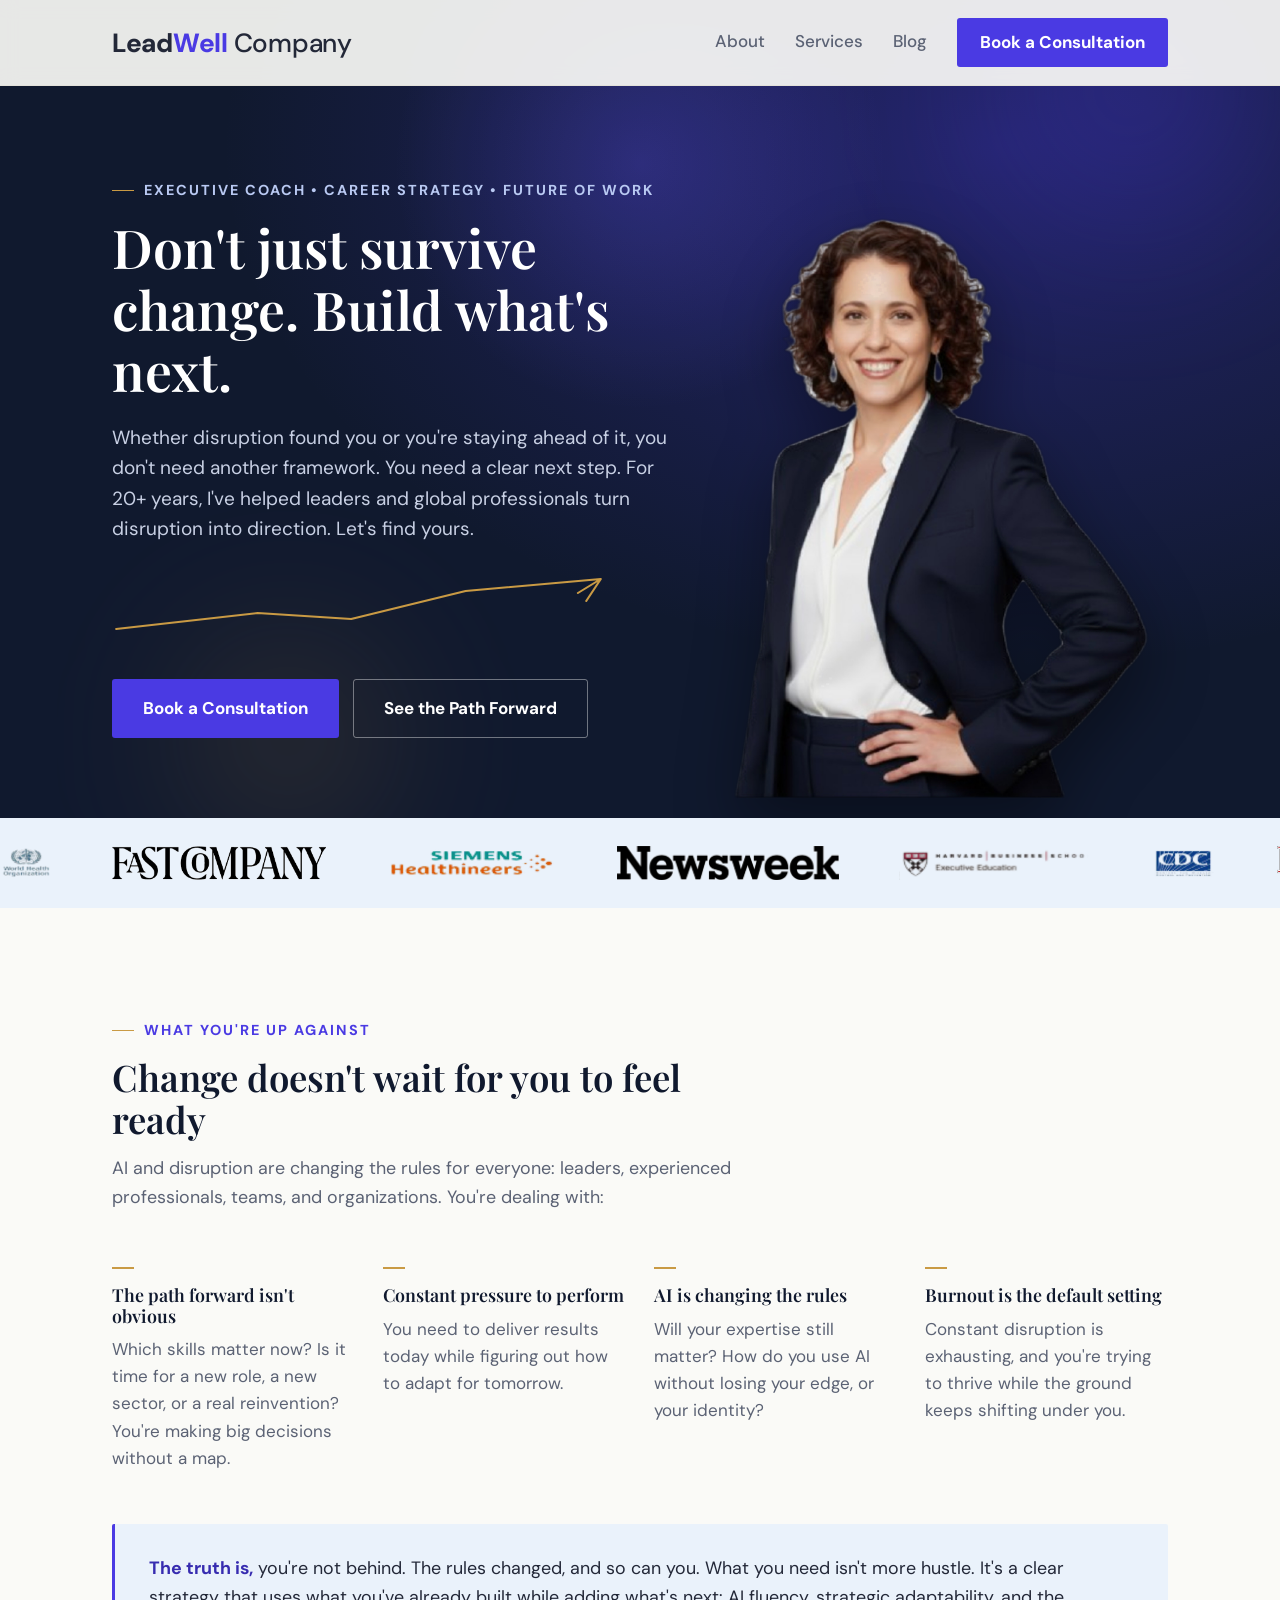
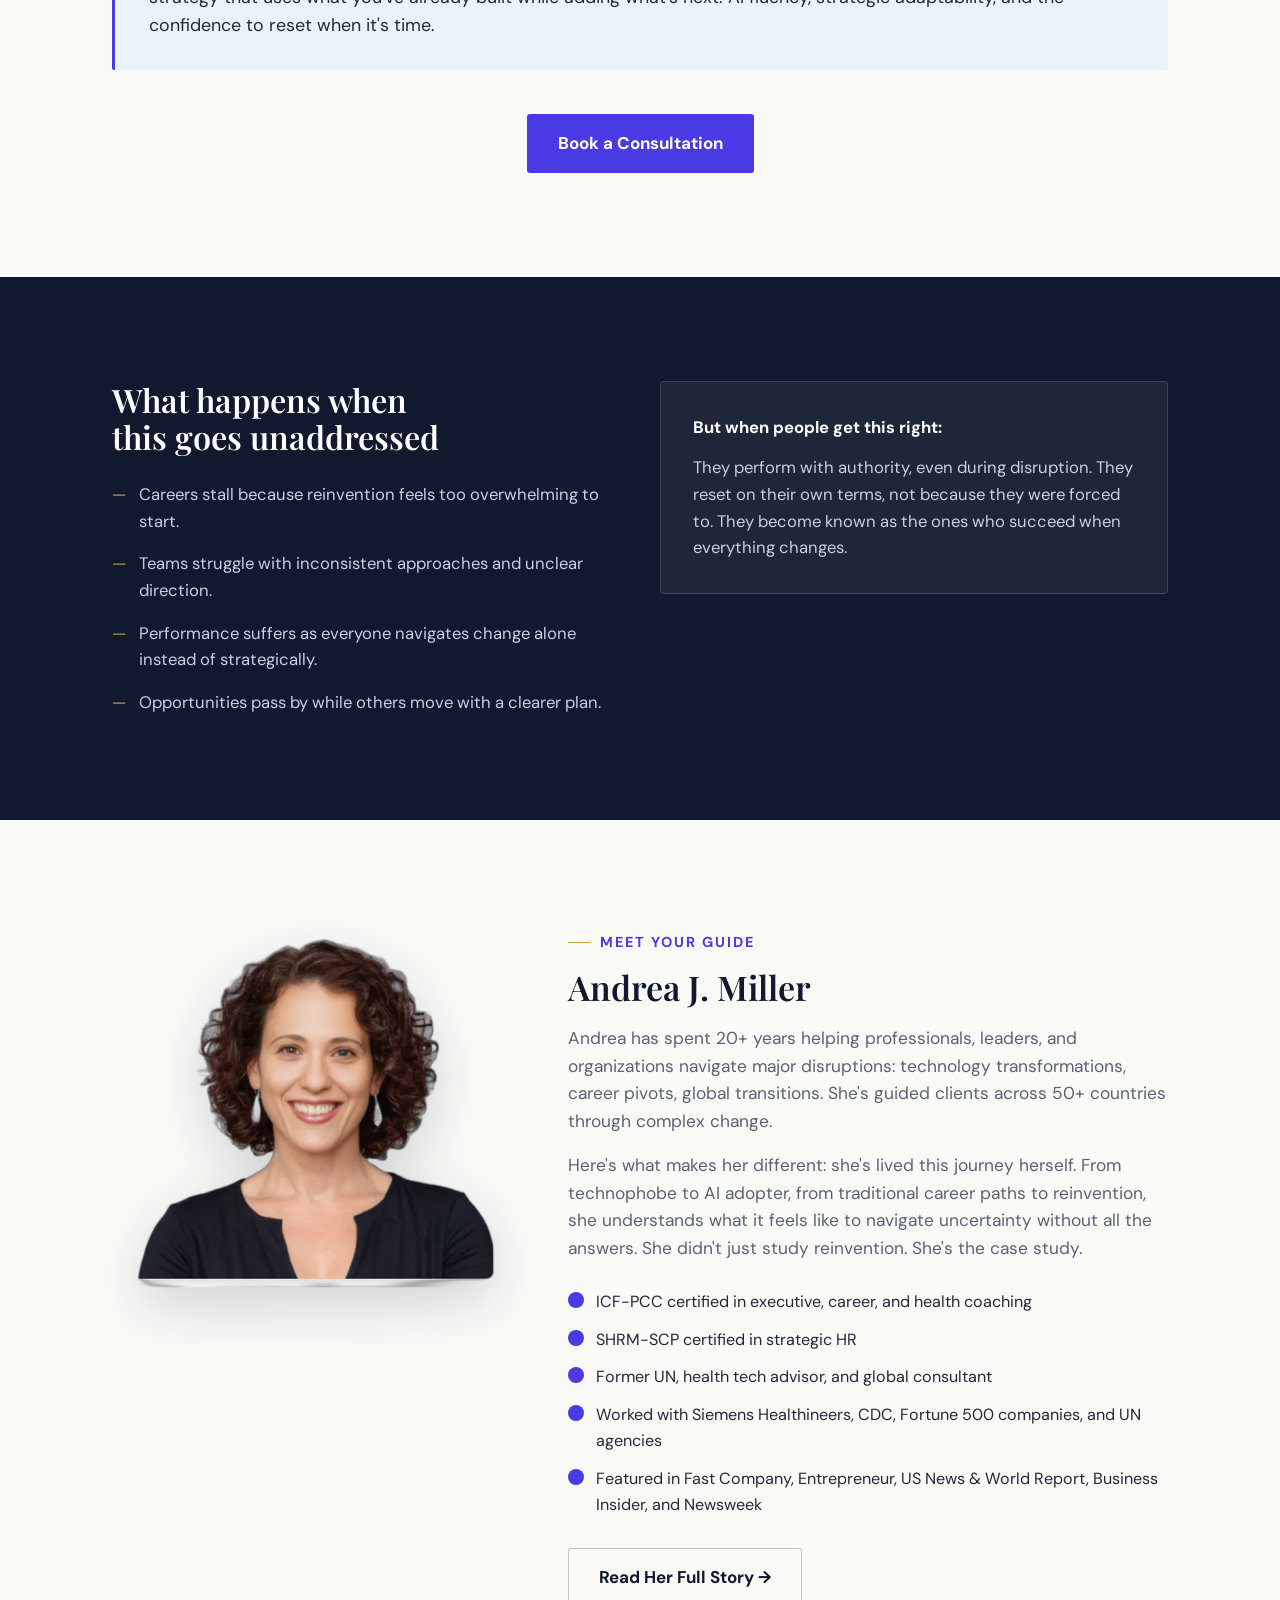
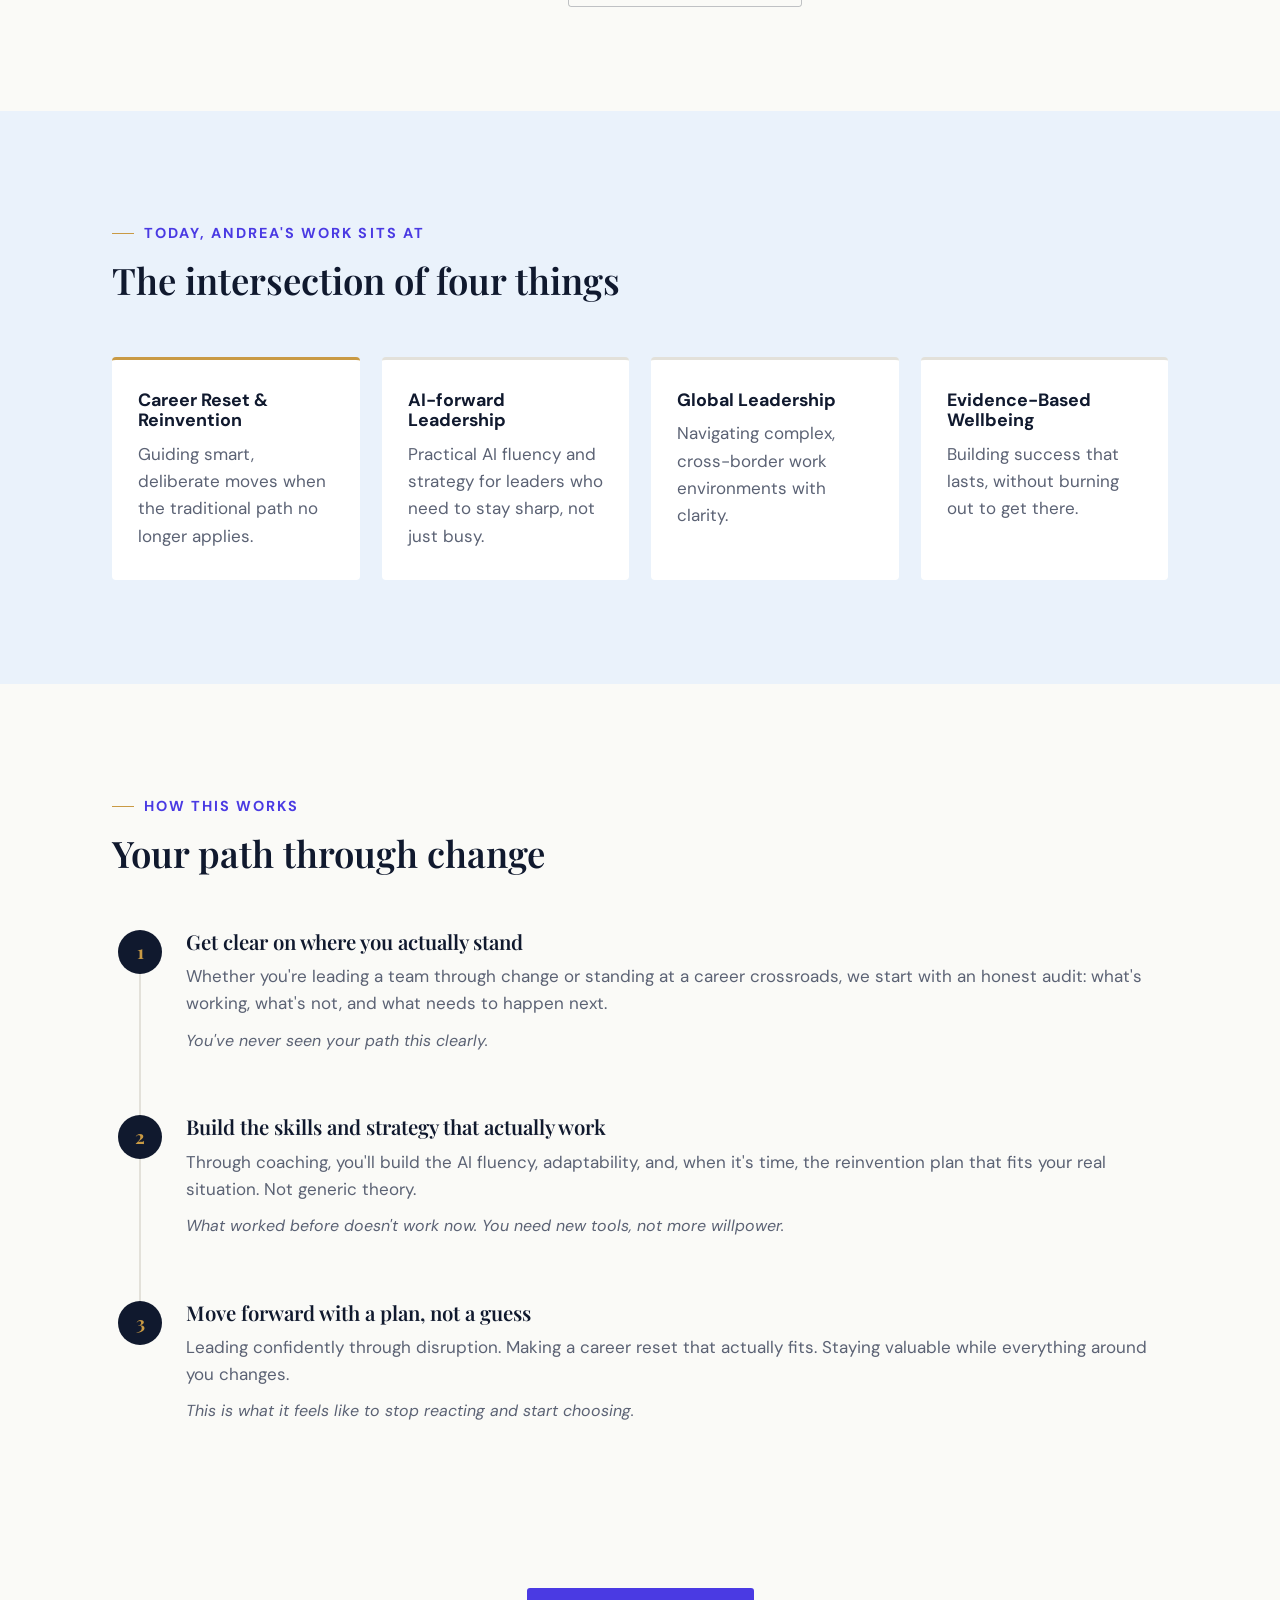
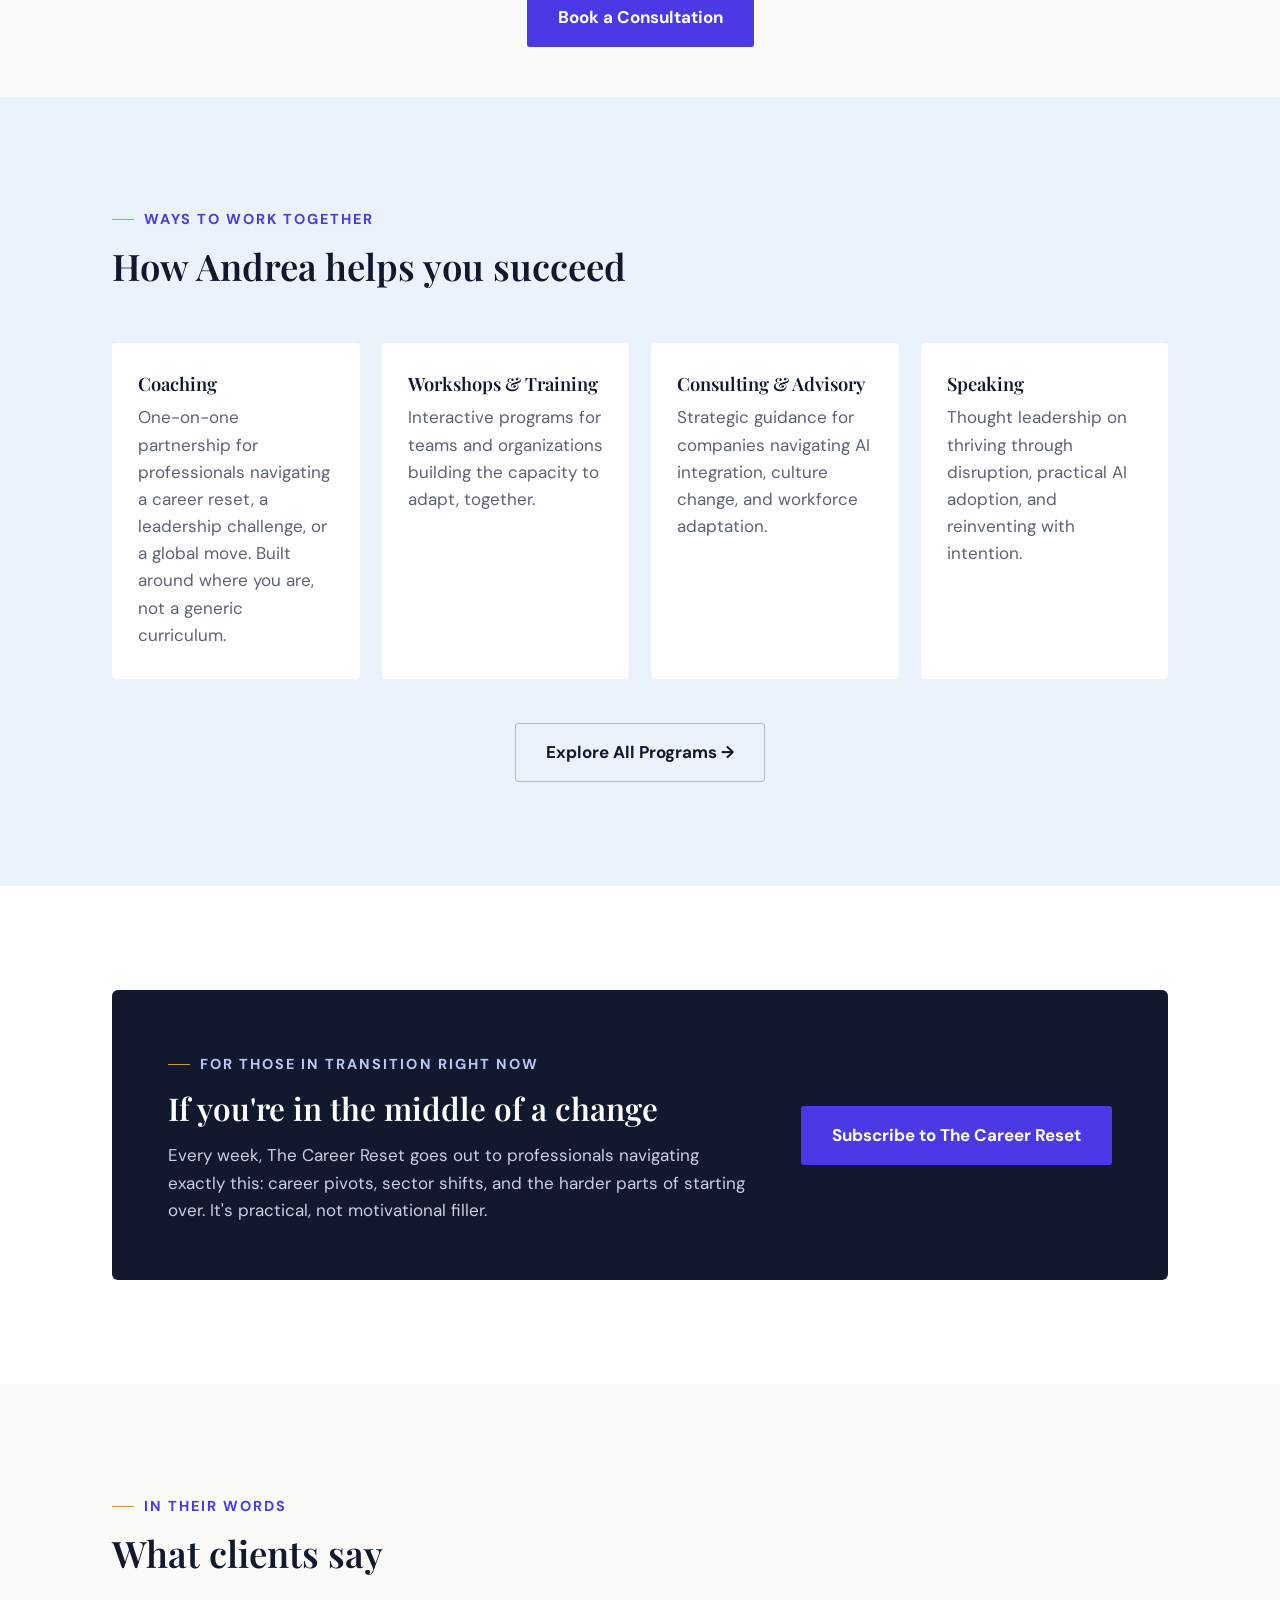
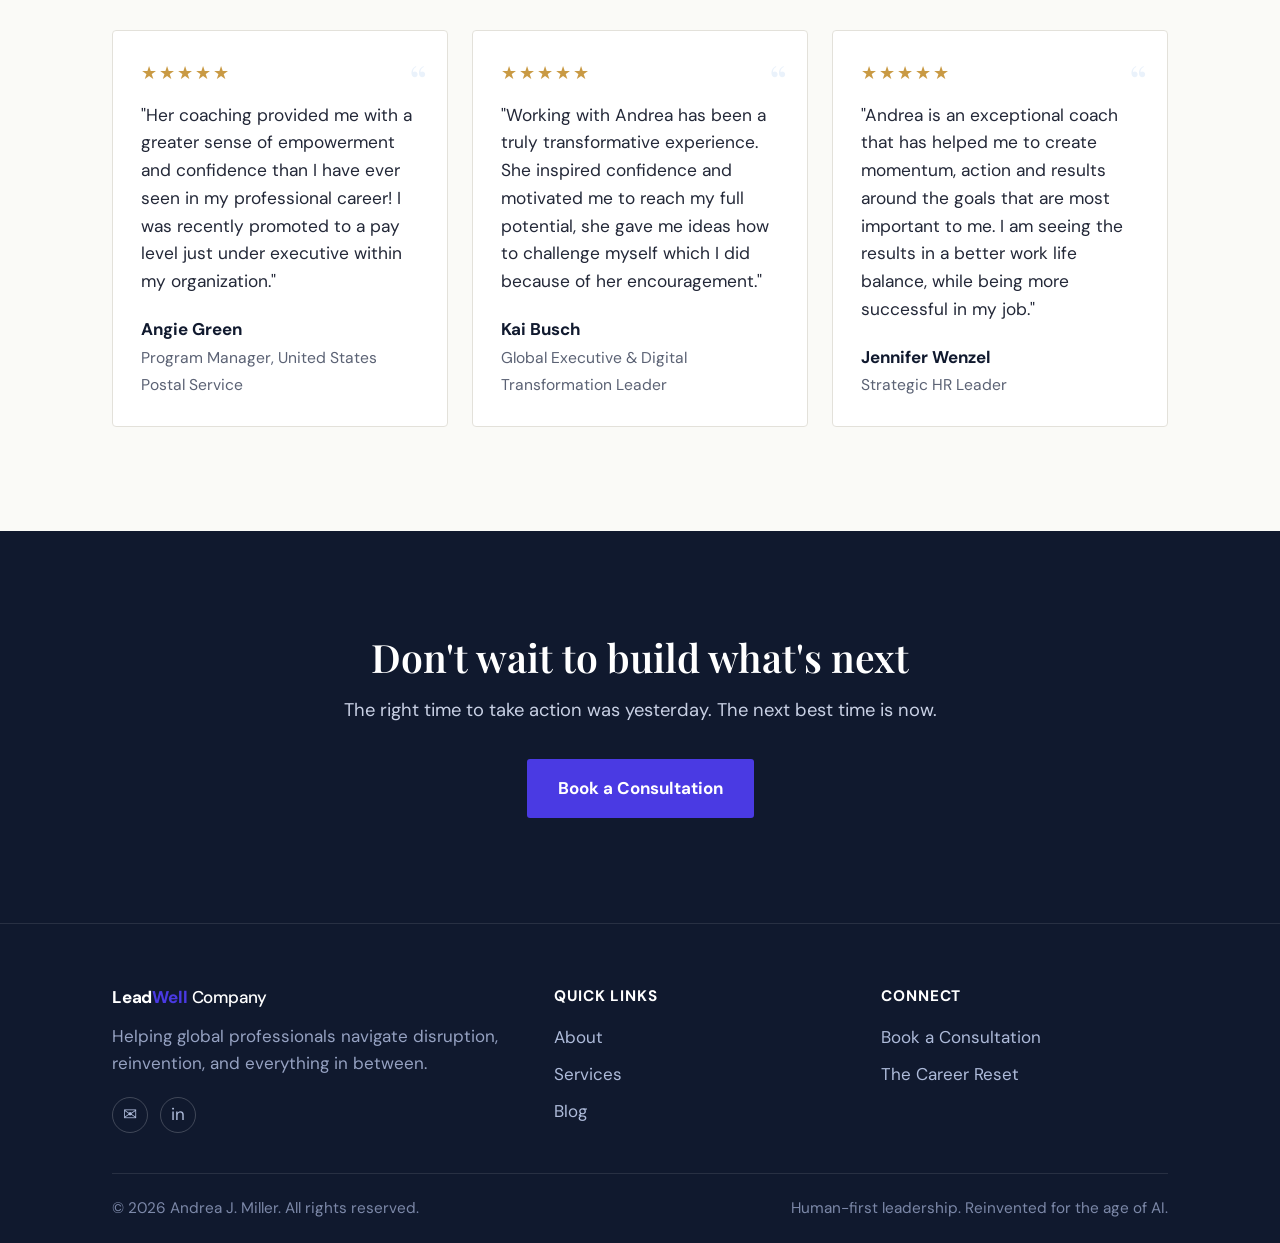
==== index.html @ d2130ddb "Redesign hero waypoint as upward arrow, bolder logo, reposition CTA, footer copy updates" ====
<!DOCTYPE html>
<html lang="en">
<head>
<meta charset="UTF-8">
<meta name="viewport" content="width=device-width, initial-scale=1.0">
<title>LeadWell Company | Executive Coaching, AI &amp; Leadership, Career Reinvention</title>
<link rel="preconnect" href="https://fonts.googleapis.com">
<link href="https://fonts.googleapis.com/css2?family=Playfair+Display:ital,wght@0,500;0,600;0,700;1,500&family=DM+Sans:wght@400;500;700;800&display=swap" rel="stylesheet">
<link rel="stylesheet" href="assets/style.css">
</head>
<body>

<header class="site-nav">
  <div class="nav-inner">
    <a href="index.html" class="wordmark"><span class="wm-lead">Lead</span><span class="wm-well">Well</span> <span class="wm-company">Company</span></a>
    <nav class="nav-links" id="navLinks">
      <a href="about.html">About</a>
      <a href="services.html">Services</a>
      <a href="blog.html">Blog</a>
      <a href="contact.html" class="btn btn-primary" style="padding:10px 22px;">Book a Consultation</a>
    </nav>
    <button class="nav-toggle" id="navToggle" aria-label="Toggle menu">&#9776;</button>
  </div>
</header>

<main id="top">

  <!-- HERO -->
  <section class="hero" id="heroSection" style="padding-bottom:0;">
    <div class="hero-blob hero-blob-a" aria-hidden="true"></div>
    <div class="hero-blob hero-blob-b" aria-hidden="true"></div>
    <div class="hero-spotlight" id="heroSpotlight" aria-hidden="true"></div>
    <div class="hero-grid">
      <div class="hero-copy">
        <span class="eyebrow">Executive Coach &bull; Career Strategy &bull; Future of Work</span>
        <h1>Don't just survive change. Build what's next.</h1>
        <p class="hero-sub">Whether disruption found you or you're staying ahead of it, you don't need another framework. You need a clear next step. For 20+ years, I've helped leaders and global professionals turn disruption into direction. Let's find yours.</p>
        <div class="waypoint" aria-hidden="true">
          <svg viewBox="0 0 500 60" preserveAspectRatio="none"><path pathLength="1" d="M4 56 L140 40 L230 46 L340 18 L470 6 L448 20 M470 6 L456 28"/></svg>
        </div>
        <div class="hero-ctas">
          <a href="contact.html" class="btn btn-primary">Book a Consultation</a>
          <a href="#approach" class="btn btn-outline-light">See the Path Forward</a>
        </div>
      </div>
      <div class="hero-photo">
        <div class="hero-photo-frame">
          <img src="assets/images/hero-photo.png" alt="Andrea J. Miller">
        </div>
      </div>
    </div>
  </section>

  <div class="trust">
    <div class="marquee-track">
      <img class="trust-logo" src="assets/images/logos/who.png" alt="World Health Organization">
      <img class="trust-logo" src="assets/images/logos/fast_company.png" alt="Fast Company">
      <img class="trust-logo" src="assets/images/logos/siemens.png" alt="Siemens Healthineers">
      <img class="trust-logo" src="assets/images/logos/newsweek.png" alt="Newsweek">
      <img class="trust-logo" src="assets/images/logos/harvard.png" alt="Harvard Business School Executive Education">
      <img class="trust-logo" src="assets/images/logos/cdc.png" alt="CDC">
      <img class="trust-logo" src="assets/images/logos/entrepreneur.png" alt="Entrepreneur">
      <img class="trust-logo" src="assets/images/logos/unicef.png" alt="UNICEF">
      <img class="trust-logo" src="assets/images/logos/business_insider.png" alt="Business Insider">
      <img class="trust-logo" src="assets/images/logos/who.png" alt="World Health Organization">
      <img class="trust-logo" src="assets/images/logos/fast_company.png" alt="Fast Company">
      <img class="trust-logo" src="assets/images/logos/siemens.png" alt="Siemens Healthineers">
      <img class="trust-logo" src="assets/images/logos/newsweek.png" alt="Newsweek">
      <img class="trust-logo" src="assets/images/logos/harvard.png" alt="Harvard Business School Executive Education">
      <img class="trust-logo" src="assets/images/logos/cdc.png" alt="CDC">
      <img class="trust-logo" src="assets/images/logos/entrepreneur.png" alt="Entrepreneur">
      <img class="trust-logo" src="assets/images/logos/unicef.png" alt="UNICEF">
      <img class="trust-logo" src="assets/images/logos/business_insider.png" alt="Business Insider">
    </div>
  </div>

  <!-- CHALLENGE -->
  <section id="challenge">
    <div class="wrap">
      <div class="section-head reveal">
        <span class="eyebrow">What You're Up Against</span>
        <h2>Change doesn't wait for you to feel ready</h2>
        <p>AI and disruption are changing the rules for everyone: leaders, experienced professionals, teams, and organizations. You're dealing with:</p>
      </div>
      <div class="challenge-grid stagger">
        <div class="pain-card reveal"><div class="pain-mark" aria-hidden="true"></div><h3>The path forward isn't obvious</h3><p>Which skills matter now? Is it time for a new role, a new sector, or a real reinvention? You're making big decisions without a map.</p></div>
        <div class="pain-card reveal"><div class="pain-mark" aria-hidden="true"></div><h3>Constant pressure to perform</h3><p>You need to deliver results today while figuring out how to adapt for tomorrow.</p></div>
        <div class="pain-card reveal"><div class="pain-mark" aria-hidden="true"></div><h3>AI is changing the rules</h3><p>Will your expertise still matter? How do you use AI without losing your edge, or your identity?</p></div>
        <div class="pain-card reveal"><div class="pain-mark" aria-hidden="true"></div><h3>Burnout is the default setting</h3><p>Constant disruption is exhausting, and you're trying to thrive while the ground keeps shifting under you.</p></div>
      </div>
      <div class="truth-box reveal">
        <p><strong>The truth is,</strong> you're not behind. The rules changed, and so can you. What you need isn't more hustle. It's a clear strategy that uses what you've already built while adding what's next: AI fluency, strategic adaptability, and the confidence to reset when it's time.</p>
      </div>
      <div style="padding-top:44px;text-align:center;">
        <a href="contact.html" class="btn btn-primary">Book a Consultation</a>
      </div>
    </div>
  </section>

  <!-- WHAT HAPPENS -->
  <section class="stakes">
    <div class="wrap stakes-grid">
      <div class="reveal">
        <h2>What happens when this goes unaddressed</h2>
        <ul class="stakes-list">
          <li>Careers stall because reinvention feels too overwhelming to start.</li>
          <li>Teams struggle with inconsistent approaches and unclear direction.</li>
          <li>Performance suffers as everyone navigates change alone instead of strategically.</li>
          <li>Opportunities pass by while others move with a clearer plan.</li>
        </ul>
      </div>
      <div class="benefits-card reveal">
        <p>But when people get this right:</p>
        <p>They perform with authority, even during disruption. They reset on their own terms, not because they were forced to. They become known as the ones who succeed when everything changes.</p>
      </div>
    </div>
  </section>

  <!-- BIO -->
  <section id="about">
    <div class="wrap bio-grid">
      <div class="bio-photo reveal">
        <img src="assets/images/bio-headshot.png" alt="Andrea J. Miller headshot">
      </div>
      <div class="bio reveal">
        <span class="eyebrow">Meet Your Guide</span>
        <h2>Andrea J. Miller</h2>
        <p>Andrea has spent 20+ years helping professionals, leaders, and organizations navigate major disruptions: technology transformations, career pivots, global transitions. She's guided clients across 50+ countries through complex change.</p>
        <p>Here's what makes her different: she's lived this journey herself. From technophobe to AI adopter, from traditional career paths to reinvention, she understands what it feels like to navigate uncertainty without all the answers. She didn't just study reinvention. She's the case study.</p>
        <ul class="cred-list">
          <li>ICF-PCC certified in executive, career, and health coaching</li>
          <li>SHRM-SCP certified in strategic HR</li>
          <li>Former UN, health tech advisor, and global consultant</li>
          <li>Worked with Siemens Healthineers, CDC, Fortune 500 companies, and UN agencies</li>
          <li>Featured in Fast Company, Entrepreneur, US News &amp; World Report, Business Insider, and Newsweek</li>
        </ul>
        <a href="about.html" class="btn btn-outline-dark">Read Her Full Story &rarr;</a>
      </div>
    </div>
  </section>

  <!-- PILLARS -->
  <section class="pillars">
    <div class="wrap">
      <div class="section-head reveal">
        <span class="eyebrow">Today, Andrea's Work Sits At</span>
        <h2>The intersection of four things</h2>
      </div>
      <div class="pillars-grid stagger">
        <div class="pillar-card lead reveal"><h3>Career Reset &amp; Reinvention</h3><p>Guiding smart, deliberate moves when the traditional path no longer applies.</p></div>
        <div class="pillar-card reveal"><h3>AI-forward Leadership</h3><p>Practical AI fluency and strategy for leaders who need to stay sharp, not just busy.</p></div>
        <div class="pillar-card reveal"><h3>Global Leadership</h3><p>Navigating complex, cross-border work environments with clarity.</p></div>
        <div class="pillar-card reveal"><h3>Evidence-Based Wellbeing</h3><p>Building success that lasts, without burning out to get there.</p></div>
      </div>
    </div>
  </section>

  <!-- PATH -->
  <section id="approach">
    <div class="wrap">
      <div class="section-head reveal">
        <span class="eyebrow">How This Works</span>
        <h2>Your path through change</h2>
      </div>
      <div class="path-list stagger">
        <div class="path-step reveal">
          <div class="path-node">1</div>
          <div><h3>Get clear on where you actually stand</h3><p>Whether you're leading a team through change or standing at a career crossroads, we start with an honest audit: what's working, what's not, and what needs to happen next.</p><p class="path-note">You've never seen your path this clearly.</p></div>
        </div>
        <div class="path-step reveal">
          <div class="path-node">2</div>
          <div><h3>Build the skills and strategy that actually work</h3><p>Through coaching, you'll build the AI fluency, adaptability, and, when it's time, the reinvention plan that fits your real situation. Not generic theory.</p><p class="path-note">What worked before doesn't work now. You need new tools, not more willpower.</p></div>
        </div>
        <div class="path-step reveal">
          <div class="path-node">3</div>
          <div><h3>Move forward with a plan, not a guess</h3><p>Leading confidently through disruption. Making a career reset that actually fits. Staying valuable while everything around you changes.</p><p class="path-note">This is what it feels like to stop reacting and start choosing.</p></div>
        </div>
      </div>
    </div>
  </section>

  <section style="padding:50px 0;text-align:center;">
    <a href="contact.html" class="btn btn-primary">Book a Consultation</a>
  </section>

  <!-- SERVICES -->
  <section class="services" id="programs">
    <div class="wrap">
      <div class="section-head reveal">
        <span class="eyebrow">Ways to Work Together</span>
        <h2>How Andrea helps you succeed</h2>
      </div>
      <div class="services-grid stagger">
        <div class="service-card reveal"><h3>Coaching</h3><p>One-on-one partnership for professionals navigating a career reset, a leadership challenge, or a global move. Built around where you are, not a generic curriculum.</p></div>
        <div class="service-card reveal"><h3>Workshops &amp; Training</h3><p>Interactive programs for teams and organizations building the capacity to adapt, together.</p></div>
        <div class="service-card reveal"><h3>Consulting &amp; Advisory</h3><p>Strategic guidance for companies navigating AI integration, culture change, and workforce adaptation.</p></div>
        <div class="service-card reveal"><h3>Speaking</h3><p>Thought leadership on thriving through disruption, practical AI adoption, and reinventing with intention.</p></div>
      </div>
      <div class="services-cta reveal"><a href="services.html" class="btn btn-outline-dark">Explore All Programs &rarr;</a></div>
    </div>
  </section>

  <!-- CAREER RESET BRIDGE -->
  <section class="bridge" id="career-reset">
    <div class="wrap">
      <div class="bridge-box reveal">
        <div>
          <span class="eyebrow">For Those In Transition Right Now</span>
          <h2>If you're in the middle of a change</h2>
          <p>Every week, The Career Reset goes out to professionals navigating exactly this: career pivots, sector shifts, and the harder parts of starting over. It's practical, not motivational filler.</p>
        </div>
        <div class="bridge-cta">
          <a href="https://careerreset.substack.com/" target="_blank" rel="noopener" class="btn btn-primary">Subscribe to The Career Reset</a>
        </div>
      </div>
    </div>
  </section>

  <!-- TESTIMONIALS -->
  <section>
    <div class="wrap">
      <div class="section-head reveal">
        <span class="eyebrow">In Their Words</span>
        <h2>What clients say</h2>
      </div>
      <div class="testi-grid stagger">
        <div class="testi-card reveal">
          <div class="stars">&#9733;&#9733;&#9733;&#9733;&#9733;</div>
          <p class="quote">"Her coaching provided me with a greater sense of empowerment and confidence than I have ever seen in my professional career! I was recently promoted to a pay level just under executive within my organization."</p>
          <div class="testi-who"><strong>Angie Green</strong><span>Program Manager, United States Postal Service</span></div>
        </div>
        <div class="testi-card reveal">
          <div class="stars">&#9733;&#9733;&#9733;&#9733;&#9733;</div>
          <p class="quote">"Working with Andrea has been a truly transformative experience. She inspired confidence and motivated me to reach my full potential, she gave me ideas how to challenge myself which I did because of her encouragement."</p>
          <div class="testi-who"><strong>Kai Busch</strong><span>Global Executive &amp; Digital Transformation Leader</span></div>
        </div>
        <div class="testi-card reveal">
          <div class="stars">&#9733;&#9733;&#9733;&#9733;&#9733;</div>
          <p class="quote">"Andrea is an exceptional coach that has helped me to create momentum, action and results around the goals that are most important to me. I am seeing the results in a better work life balance, while being more successful in my job."</p>
          <div class="testi-who"><strong>Jennifer Wenzel</strong><span>Strategic HR Leader</span></div>
        </div>
      </div>
    </div>
  </section>

  <!-- FINAL CTA -->
  <section class="final-cta" id="contact">
    <div class="wrap reveal">
      <h2>Don't wait to build what's next</h2>
      <p>The right time to take action was yesterday. The next best time is now.</p>
      <a href="contact.html" class="btn btn-primary">Book a Consultation</a>
    </div>
  </section>

</main>

<footer>
  <div class="wrap">
    <div class="footer-grid">
      <div>
        <a href="index.html" class="wordmark"><span class="wm-lead">Lead</span><span class="wm-well">Well</span> <span class="wm-company">Company</span></a>
        <p>Helping global professionals navigate disruption, reinvention, and everything in between.</p>
        <div class="footer-icons" style="margin-top:20px;">
          <a href="#" aria-label="Email">&#9993;</a>
          <a href="#" aria-label="LinkedIn">in</a>
        </div>
      </div>
      <div>
        <h4>Quick Links</h4>
        <ul>
          <li><a href="about.html">About</a></li>
          <li><a href="services.html">Services</a></li>
          <li><a href="blog.html">Blog</a></li>
        </ul>
      </div>
      <div>
        <h4>Connect</h4>
        <ul>
          <li><a href="contact.html">Book a Consultation</a></li>
          <li><a href="https://careerreset.substack.com/" target="_blank" rel="noopener">The Career Reset</a></li>
        </ul>
      </div>
    </div>
    <div class="footer-bottom">
      <span>&copy; 2026 Andrea J. Miller. All rights reserved.</span>
      <span>Human-first leadership. Reinvented for the age of AI.</span>
    </div>
  </div>
</footer>

<script src="assets/script.js" defer></script>
</body>
</html>
---- assets/style.css ----
:root{
  font-size:17px;
    --navy:#10192E;
    --navy-soft:#1B2740;
    --indigo:#4A3AE3;
    --indigo-deep:#372CB0;
    --icy:#EAF2FB;
    --paper:#FAFAF7;
    --ink:#232838;
    --ink-muted:#5B6274;
    --gold:#C99A44;
    --line:#E3E1DA;
    --white:#FFFFFF;
    --font-display:'Playfair Display', serif;
    --font-body:'DM Sans', sans-serif;
    --maxw:1120px;
  }
  *{margin:0;padding:0;box-sizing:border-box;}
  html{scroll-behavior:smooth;}
  body{font-family:var(--font-body);background:var(--paper);color:var(--ink);line-height:1.6;font-size:1rem;}
  img{max-width:100%;display:block;}
  a{color:inherit;}
  .wrap{max-width:var(--maxw);margin:0 auto;padding:0 32px;}
  section{padding:104px 0;}
  h1,h2,h3{font-family:var(--font-display);font-weight:600;line-height:1.15;color:var(--navy);}
  .eyebrow{font-family:var(--font-body);font-weight:700;font-size:0.85rem;letter-spacing:0.14em;text-transform:uppercase;color:var(--indigo);margin-bottom:14px;display:inline-flex;align-items:center;gap:10px;}
  .eyebrow::before{content:"";width:22px;height:1px;background:var(--gold);display:inline-block;}
  .section-head{max-width:640px;margin-bottom:56px;}
  .section-head h2{font-size:2.15rem;margin-bottom:14px;}
  .section-head p{color:var(--ink-muted);font-size:1.05rem;}
  .btn{display:inline-flex;align-items:center;gap:8px;font-family:var(--font-body);font-weight:700;font-size:1rem;padding:15px 30px;border-radius:3px;text-decoration:none;cursor:pointer;border:1.5px solid transparent;transition:transform .18s cubic-bezier(.2,.8,.2,1), background .18s ease, color .18s ease, border-color .18s ease, box-shadow .25s ease;will-change:transform;}
  .btn:hover{box-shadow:0 10px 26px -8px rgba(74,58,227,0.55);}
  .btn-outline-light:hover{box-shadow:0 10px 26px -10px rgba(0,0,0,0.35);}
  .btn-primary{background:var(--indigo);color:var(--white);}
  .btn-primary:hover{background:var(--indigo-deep);}
  .btn-outline-light{border-color:rgba(255,255,255,0.4);color:var(--white);}
  .btn-outline-light:hover{border-color:var(--white);background:rgba(255,255,255,0.08);}
  .btn-outline-dark{border-color:rgba(16,25,46,0.25);color:var(--navy);}
  .btn-outline-dark:hover{border-color:var(--navy);background:rgba(16,25,46,0.05);}
  :focus-visible{outline:2px solid var(--gold);outline-offset:3px;}

  /* NAV */
  header.site-nav{position:fixed;top:0;left:0;right:0;z-index:1000;background:rgba(250,250,247,0.92);backdrop-filter:blur(10px);border-bottom:1px solid var(--line);transition:box-shadow .3s ease, padding .3s ease;}
  header.site-nav.scrolled{box-shadow:0 6px 30px rgba(16,25,46,0.09);}
  header.site-nav.scrolled .nav-inner{padding-top:12px;padding-bottom:12px;}
  .nav-inner{max-width:var(--maxw);margin:0 auto;padding:18px 32px;display:flex;align-items:center;justify-content:space-between;transition:padding .3s ease;}
  .wordmark{font-family:var(--font-body);font-weight:800;font-size:1.55rem;color:var(--navy);text-decoration:none;letter-spacing:-0.01em;}
  .nav-links{display:flex;align-items:center;gap:30px;}
  .nav-links a:not(.btn){font-size:1rem;font-weight:500;color:var(--ink-muted);text-decoration:none;position:relative;padding-bottom:3px;}
  .nav-links a:not(.btn)::after{content:"";position:absolute;left:0;bottom:0;width:0;height:1.5px;background:var(--indigo);transition:width .25s ease;}
  .nav-links a:not(.btn):hover{color:var(--indigo);}
  .nav-links a:not(.btn):hover::after{width:100%;}
  .nav-toggle{display:none;background:none;border:0;font-size:1.4rem;cursor:pointer;color:var(--navy);}
  @media (max-width:860px){
    .nav-links{position:fixed;top:64px;left:0;right:0;background:var(--paper);flex-direction:column;align-items:flex-start;padding:22px 32px 30px;gap:18px;border-bottom:1px solid var(--line);transform:translateY(-130%);transition:transform .28s ease;}
    .nav-links.open{transform:translateY(0);}
    .nav-toggle{display:block;}
  }

  /* HERO */
  .hero{background:var(--navy);position:relative;overflow:hidden;padding:172px 0 0;}
  .hero::before{content:"";position:absolute;inset:0;background:radial-gradient(ellipse at 78% 18%, rgba(74,58,227,0.35), transparent 55%);pointer-events:none;}
  .hero-blob{position:absolute;border-radius:50%;filter:blur(70px);pointer-events:none;opacity:0.55;}
  .hero-blob-a{width:420px;height:420px;background:radial-gradient(circle, rgba(74,58,227,0.55), transparent 70%);top:-120px;right:-60px;animation:drift-a 16s ease-in-out infinite;}
  .hero-blob-b{width:320px;height:320px;background:radial-gradient(circle, rgba(201,154,68,0.35), transparent 70%);bottom:-80px;left:10%;animation:drift-b 20s ease-in-out infinite;}
  @keyframes drift-a{0%,100%{transform:translate(0,0) scale(1);}50%{transform:translate(-36px,26px) scale(1.12);}}
  @keyframes drift-b{0%,100%{transform:translate(0,0) scale(1);}50%{transform:translate(28px,-22px) scale(1.08);}}
  .hero-spotlight{position:absolute;inset:0;pointer-events:none;background:radial-gradient(340px circle at var(--mx,50%) var(--my,20%), rgba(74,58,227,0.28), transparent 72%);mix-blend-mode:screen;transition:background .05s linear;}
  .hero-grid{max-width:var(--maxw);margin:0 auto;padding:0 32px;display:grid;grid-template-columns:1.05fr 0.85fr;gap:40px;align-items:end;position:relative;}
  .hero-copy{padding-bottom:80px;}
  .hero .eyebrow{color:#B9C9F2;}
  .hero .eyebrow::before{background:var(--gold);}
  .hero h1{color:var(--white);font-size:3.15rem;max-width:9.5em;margin-bottom:22px;}
  .hero-sub{color:#C8D0E4;font-size:1.12rem;max-width:34em;margin-bottom:28px;}
  .hero-sub strong{color:var(--white);font-weight:600;}
  .waypoint{margin:28px 0 46px;}
  .waypoint svg{display:block;width:100%;max-width:520px;height:60px;overflow:visible;}
  .waypoint path{stroke:var(--gold);stroke-width:2;stroke-linejoin:round;stroke-linecap:round;fill:none;stroke-dasharray:1;stroke-dashoffset:1;animation:draw 1.6s ease forwards .4s;}
  @keyframes draw{to{stroke-dashoffset:0;}}
  .hero-ctas{display:flex;gap:14px;flex-wrap:wrap;}
  .hero-photo{position:relative;z-index:1;}
  .hero-photo-frame{position:relative;}
  .hero-photo img{width:100%;height:auto;display:block;filter:drop-shadow(0 26px 32px rgba(0,0,0,0.4));}
  @media (max-width:880px){
    .hero-grid{grid-template-columns:1fr;}
    .hero-photo{max-width:320px;margin:0 auto;}
    .hero h1{font-size:2.3rem;}
    .hero-copy{padding-bottom:48px;}
  }

  /* TRUST BADGES MARQUEE */
  .trust{background:var(--icy);overflow:hidden;padding:28px 0;}
  .marquee-track{display:flex;width:max-content;gap:60px;align-items:center;animation:marquee 26s linear infinite;}
  .trust:hover .marquee-track{animation-play-state:paused;}
  @keyframes marquee{from{transform:translateX(0);}to{transform:translateX(-50%);}}
  .trust span{color:var(--ink-muted);font-size:0.92rem;font-weight:600;letter-spacing:0.04em;text-transform:uppercase;white-space:nowrap;display:inline-flex;align-items:center;gap:10px;}
  .trust span::before{content:"";width:5px;height:5px;border-radius:50%;background:var(--indigo);}
  .trust-logo{height:34px;width:auto;display:block;flex-shrink:0;}

  /* CHALLENGE */
  .challenge-grid{display:grid;grid-template-columns:repeat(4,1fr);gap:28px;}
  .pain-card{padding:18px;margin:-18px;border-radius:6px;transition:transform .3s ease, box-shadow .3s ease, background .3s ease;}
  .pain-card:hover{transform:translateY(-4px);box-shadow:0 18px 40px -22px rgba(16,25,46,0.35);background:var(--white);}
  .pain-mark{width:22px;height:2px;background:var(--gold);margin-bottom:16px;}
  .pain-card h3{font-size:1.05rem;margin-bottom:10px;color:var(--navy);}
  .pain-card p{color:var(--ink-muted);font-size:1rem;}
  .truth-box{margin-top:52px;background:var(--icy);border-left:3px solid var(--indigo);padding:30px 34px;border-radius:2px;}
  .truth-box p{font-size:1.05rem;color:var(--ink);}
  .truth-box strong{color:var(--indigo-deep);}
  @media (max-width:880px){.challenge-grid{grid-template-columns:1fr 1fr;}}
  @media (max-width:560px){.challenge-grid{grid-template-columns:1fr;}}

  /* WHAT HAPPENS */
  .stakes{background:var(--navy);color:var(--white);}
  .stakes-grid{display:grid;grid-template-columns:1fr 1fr;gap:40px;}
  .stakes h2{color:var(--white);font-size:1.9rem;margin-bottom:26px;max-width:11em;}
  .stakes-list{list-style:none;display:flex;flex-direction:column;gap:16px;}
  .stakes-list li{display:flex;gap:12px;color:#C8D0E4;font-size:0.98rem;}
  .stakes-list li::before{content:"—";color:var(--gold);flex-shrink:0;}
  .benefits-card{background:rgba(255,255,255,0.06);border:1px solid rgba(255,255,255,0.14);padding:32px;border-radius:4px;align-self:start;}
  .benefits-card p:first-child{font-weight:700;margin-bottom:14px;color:var(--white);}
  .benefits-card p{color:#C8D0E4;font-size:0.98rem;}
  @media (max-width:880px){.stakes-grid{grid-template-columns:1fr;}}

  /* BIO */
  .bio-grid{display:grid;grid-template-columns:0.8fr 1.2fr;gap:56px;align-items:start;}
  .bio-photo img{filter:drop-shadow(0 18px 28px rgba(16,25,46,0.18));}
  .bio h2{font-size:2rem;margin-bottom:18px;}
  .bio p{color:var(--ink-muted);margin-bottom:16px;font-size:1.02rem;}
  .cred-list{list-style:none;margin:26px 0 30px;display:flex;flex-direction:column;gap:12px;}
  .cred-list li{display:flex;gap:12px;font-size:0.95rem;color:var(--ink);}
  .cred-list li::before{content:"";width:16px;height:16px;border-radius:50%;background:var(--indigo);flex-shrink:0;margin-top:3px;}
  @media (max-width:880px){.bio-grid{grid-template-columns:1fr;}.bio-photo{max-width:280px;}}

  /* PILLARS */
  .pillars{background:var(--icy);}
  .pillars-grid{display:grid;grid-template-columns:repeat(4,1fr);gap:22px;}
  .pillar-card{background:var(--white);padding:30px 26px;border-radius:4px;border-top:3px solid var(--line);transition:transform .3s ease, box-shadow .3s ease, border-color .3s ease;}
  .pillar-card:hover{transform:translateY(-5px);box-shadow:0 20px 44px -24px rgba(16,25,46,0.3);border-top-color:var(--indigo);}
  .pillar-card.lead{border-top-color:var(--gold);}
  .pillar-card.lead:hover{border-top-color:var(--gold);}
  .pillar-card h3{font-size:1.05rem;margin-bottom:10px;font-family:var(--font-body);font-weight:700;color:var(--navy);}
  .pillar-card p{color:var(--ink-muted);font-size:1rem;}
  @media (max-width:880px){.pillars-grid{grid-template-columns:1fr 1fr;}}
  @media (max-width:560px){.pillars-grid{grid-template-columns:1fr;}}

  /* PATH */
  .path-list{display:flex;flex-direction:column;gap:0;position:relative;margin-left:6px;}
  .path-step{display:grid;grid-template-columns:44px 1fr;gap:24px;padding-bottom:52px;position:relative;}
  .path-step:last-child{padding-bottom:0;}
  .path-node{width:44px;height:44px;border-radius:50%;background:var(--navy);color:var(--gold);font-family:var(--font-display);font-weight:700;display:flex;align-items:center;justify-content:center;font-size:1.1rem;position:relative;z-index:1;}
  .path-step:not(:last-child)::before{content:"";position:absolute;left:21px;top:44px;bottom:0;width:1.5px;background:var(--line);}
  .path-step h3{font-size:1.2rem;margin-bottom:10px;}
  .path-step p{color:var(--ink-muted);margin-bottom:10px;}
  .path-note{font-style:italic;color:var(--indigo-deep);font-size:0.94rem;}

  /* SERVICES */
  .services{background:var(--icy);}
  .services-grid{display:grid;grid-template-columns:repeat(4,1fr);gap:22px;margin-bottom:44px;}
  .service-card{background:var(--white);padding:30px 26px;border-radius:4px;transition:transform .3s ease, box-shadow .3s ease;}
  .service-card:hover{transform:translateY(-5px);box-shadow:0 20px 44px -24px rgba(16,25,46,0.3);}
  .service-card h3{font-size:1.08rem;margin-bottom:10px;color:var(--navy);}
  .service-card p{color:var(--ink-muted);font-size:1rem;}
  .services-cta{text-align:center;}
  @media (max-width:880px){.services-grid{grid-template-columns:1fr 1fr;}}
  @media (max-width:560px){.services-grid{grid-template-columns:1fr;}}

  /* CAREER RESET BRIDGE */
  .bridge{background:var(--white);}
  .bridge-box{background:var(--navy);border-radius:6px;padding:56px;display:grid;grid-template-columns:1.3fr 0.7fr;gap:40px;align-items:center;}
  .bridge-box .eyebrow{color:#B9C9F2;}
  .bridge-box h2{color:var(--white);font-size:1.85rem;margin-bottom:16px;}
  .bridge-box p{color:#C8D0E4;font-size:1rem;}
  .bridge-cta{text-align:right;}
  @media (max-width:760px){.bridge-box{grid-template-columns:1fr;padding:40px 28px;}.bridge-cta{text-align:left;}}

  /* TESTIMONIALS */
  .testi-grid{display:grid;grid-template-columns:repeat(3,1fr);gap:24px;}
  .testi-card{background:var(--white);border:1px solid var(--line);padding:28px;border-radius:4px;display:flex;flex-direction:column;position:relative;transition:transform .3s ease, box-shadow .3s ease, border-color .3s ease;}
  .testi-card:hover{transform:translateY(-5px);box-shadow:0 20px 44px -24px rgba(16,25,46,0.3);border-color:transparent;}
  .testi-card::before{content:"\201C";position:absolute;top:14px;right:20px;font-family:var(--font-display);font-size:2.6rem;color:var(--icy);z-index:0;}
  .testi-card .quote{position:relative;z-index:1;}
  .stars{color:var(--gold);letter-spacing:2px;margin-bottom:14px;font-size:1.05rem;}
  .testi-card p.quote{color:var(--ink);font-size:1.02rem;margin-bottom:20px;flex-grow:1;}
  .testi-who strong{display:block;font-size:1rem;color:var(--navy);}
  .testi-who span{font-size:0.92rem;color:var(--ink-muted);}
  @media (max-width:880px){.testi-grid{grid-template-columns:1fr;}}

  /* FINAL CTA */
  .final-cta{background:var(--navy);text-align:center;}
  .final-cta h2{color:var(--white);font-size:2.3rem;margin-bottom:16px;}
  .final-cta p{color:#C8D0E4;font-size:1.08rem;margin-bottom:34px;}

  /* FOOTER */
  footer{background:var(--navy);border-top:1px solid rgba(255,255,255,0.1);padding-top:60px;}
  .footer-grid{display:grid;grid-template-columns:1.4fr 1fr 1fr;gap:40px;padding-bottom:40px;}
  .footer-grid .wordmark{color:var(--white);}
  .footer-grid p{color:#96A2C2;font-size:1rem;margin-top:12px;max-width:26em;}
  .footer-grid h4{color:var(--white);font-size:0.9rem;letter-spacing:0.06em;text-transform:uppercase;margin-bottom:16px;}
  .footer-grid ul{list-style:none;display:flex;flex-direction:column;gap:10px;}
  .footer-grid a{color:#AEBBDA;text-decoration:none;font-size:1rem;}
  .footer-grid a:hover{color:var(--white);}
  .footer-icons{display:flex;gap:12px;margin-top:4px;}
  .footer-icons a{width:36px;height:36px;border:1px solid rgba(255,255,255,0.2);border-radius:50%;display:flex;align-items:center;justify-content:center;}
  .footer-bottom{border-top:1px solid rgba(255,255,255,0.1);padding:22px 0;display:flex;justify-content:space-between;flex-wrap:wrap;gap:10px;color:#7C88A8;font-size:0.9rem;}
  @media (max-width:760px){.footer-grid{grid-template-columns:1fr;}}

  /* SCROLL REVEAL */
  .reveal{opacity:0;transform:translateY(18px);transition:opacity .6s ease, transform .6s ease;}
  .reveal.in{opacity:1;transform:translateY(0);}
  @media (prefers-reduced-motion: reduce){
    .reveal{opacity:1;transform:none;transition:none;}
    .waypoint path,.waypoint circle{animation:none;stroke-dashoffset:0;opacity:1;}
    .hero-blob-a,.hero-blob-b{animation:none;}
    .marquee-track{animation:none;}
    .hero-spotlight{display:none;}
  }

/* PAGE HEADER (interior pages) */
.page-header{background:var(--navy);position:relative;overflow:hidden;padding:172px 0 84px;}
.page-header::before{content:"";position:absolute;inset:0;background:radial-gradient(ellipse at 80% 20%, rgba(74,58,227,0.32), transparent 55%);pointer-events:none;}
.page-header .wrap{position:relative;}
.page-header .eyebrow{color:#B9C9F2;}
.page-header .eyebrow::before{background:var(--gold);}
.page-header h1{color:var(--white);font-size:2.6rem;max-width:15em;margin-bottom:16px;}
.page-header p{color:#C8D0E4;font-size:1.08rem;max-width:38em;}

/* JOURNEY (About page) */
.journey-item{display:grid;grid-template-columns:140px 1fr;gap:32px;padding:32px 0;border-bottom:1px solid var(--line);}
.journey-item:last-child{border-bottom:none;}
.journey-years{font-family:var(--font-display);color:var(--indigo);font-weight:600;font-size:1rem;padding-top:2px;}
.journey-item h3{font-size:1.15rem;margin-bottom:6px;}
.journey-role{color:var(--gold);font-weight:700;font-size:0.88rem;text-transform:uppercase;letter-spacing:0.05em;margin-bottom:10px;display:block;}
.journey-item p{color:var(--ink-muted);font-size:1.02rem;margin-bottom:8px;}
.journey-item ul{margin:10px 0 0;padding-left:18px;color:var(--ink-muted);font-size:1rem;}
.journey-item li{margin-bottom:6px;}
@media (max-width:700px){.journey-item{grid-template-columns:1fr;gap:8px;}}

/* CREDENTIAL COLUMNS (About page) */
.cred-columns{display:grid;grid-template-columns:1fr 1fr;gap:48px;}
.cred-block h3{font-size:1.1rem;margin-bottom:16px;}
.cred-block ul{list-style:none;display:flex;flex-direction:column;gap:10px;}
.cred-block li{font-size:1rem;color:var(--ink-muted);padding-left:18px;position:relative;}
.cred-block li::before{content:"";position:absolute;left:0;top:8px;width:6px;height:6px;border-radius:50%;background:var(--indigo);}
@media (max-width:700px){.cred-columns{grid-template-columns:1fr;}}

/* SERVICE DETAIL BLOCKS (Services page) */
.service-block{padding:44px 0;border-bottom:1px solid var(--line);display:grid;grid-template-columns:1fr 1.6fr;gap:40px;}
.service-block:last-child{border-bottom:none;}
.service-block h3{font-size:1.5rem;margin-bottom:8px;}
.service-tag{color:var(--gold);text-transform:uppercase;letter-spacing:0.06em;font-size:0.88rem;font-weight:700;}
.service-block p{color:var(--ink-muted);margin-bottom:14px;}
.service-block ul{color:var(--ink-muted);font-size:1rem;padding-left:18px;margin-bottom:14px;}
.service-block li{margin-bottom:6px;}
.framework-steps{display:flex;flex-wrap:wrap;gap:10px;margin-top:16px;}
.framework-step{background:var(--icy);color:var(--indigo-deep);font-size:0.9rem;font-weight:600;padding:8px 16px;border-radius:20px;}
@media (max-width:760px){.service-block{grid-template-columns:1fr;}}

/* CONTACT PAGE */
.contact-grid{display:grid;grid-template-columns:1fr 1fr;gap:56px;align-items:start;}
.contact-form{display:flex;flex-direction:column;gap:18px;}
.form-group{display:flex;flex-direction:column;gap:8px;}
.form-group label{font-size:0.95rem;font-weight:600;color:var(--navy);}
.form-group input,.form-group select,.form-group textarea{font-family:var(--font-body);font-size:1rem;padding:13px 16px;border:1.5px solid var(--line);border-radius:4px;background:var(--white);color:var(--ink);transition:border-color .2s ease;width:100%;}
.form-group input:focus,.form-group select:focus,.form-group textarea:focus{outline:none;border-color:var(--indigo);}
.form-group textarea{resize:vertical;min-height:120px;font-family:var(--font-body);}
.form-note{font-size:0.92rem;color:var(--ink-muted);}
.contact-info{background:var(--icy);padding:36px;border-radius:6px;}
.contact-info h3{font-size:1.1rem;margin-bottom:18px;}
.contact-info-item{display:flex;flex-direction:column;gap:4px;margin-bottom:22px;}
.contact-info-item:last-child{margin-bottom:0;}
.contact-info-item span:first-child{font-size:0.88rem;text-transform:uppercase;letter-spacing:0.05em;color:var(--ink-muted);font-weight:600;}
.contact-info-item a,.contact-info-item span.value{font-size:1rem;color:var(--navy);text-decoration:none;}
.contact-info-item a:hover{color:var(--indigo);}
@media (max-width:800px){.contact-grid{grid-template-columns:1fr;}}

/* BLOG PAGE */
.blog-grid{display:grid;grid-template-columns:repeat(3,1fr);gap:28px;}
.blog-card{background:var(--white);border:1px solid var(--line);border-radius:4px;overflow:hidden;display:flex;flex-direction:column;transition:transform .3s ease, box-shadow .3s ease;}
.blog-card:hover{transform:translateY(-5px);box-shadow:0 20px 44px -24px rgba(16,25,46,0.3);}
.blog-card-tag{display:inline-block;background:var(--icy);color:var(--indigo-deep);font-size:0.85rem;font-weight:700;text-transform:uppercase;letter-spacing:0.04em;padding:5px 12px;border-radius:20px;margin:20px 20px 0;align-self:flex-start;}
.blog-card h3{font-size:1.1rem;padding:14px 20px 0;line-height:1.3;}
.blog-card p{color:var(--ink-muted);font-size:1rem;padding:10px 20px 20px;flex-grow:1;}
.blog-card a.read-more{padding:0 20px 22px;font-size:0.98rem;font-weight:700;color:var(--indigo);text-decoration:none;display:block;}
.blog-cta-box{background:var(--navy);border-radius:6px;padding:48px;text-align:center;margin-top:60px;}
.blog-cta-box h3{color:var(--white);font-size:1.5rem;margin-bottom:12px;}
.blog-cta-box p{color:#C8D0E4;margin-bottom:24px;}
@media (max-width:880px){.blog-grid{grid-template-columns:1fr 1fr;}}
@media (max-width:560px){.blog-grid{grid-template-columns:1fr;}}

/* NAV ACTIVE STATE */
.nav-links a.active:not(.btn){color:var(--indigo);}
.nav-links a.active:not(.btn)::after{width:100%;}

/* 2-up testimonial grid variant (About page) */
.testi-grid-2{grid-template-columns:1fr 1fr;}
@media (max-width:700px){.testi-grid-2{grid-template-columns:1fr;}}

/* BLOG CARD VISUAL (abstract, on-brand header instead of stock photos) */
.blog-card-visual{height:150px;position:relative;overflow:hidden;background:linear-gradient(135deg, var(--navy), var(--indigo-deep));}
.blog-card-visual::before{content:"";position:absolute;inset:0;background:radial-gradient(circle at 30% 30%, rgba(255,255,255,0.14), transparent 60%);}
.blog-card-visual::after{content:"";position:absolute;width:10px;height:10px;border-radius:50%;background:var(--gold);bottom:18px;right:22px;box-shadow:-22px -6px 0 0 rgba(255,255,255,0.5), -44px 4px 0 0 rgba(255,255,255,0.25);}
.blog-card:nth-child(2n) .blog-card-visual{background:linear-gradient(135deg, var(--indigo), var(--navy-soft));}
.blog-card:nth-child(3n) .blog-card-visual{background:linear-gradient(135deg, var(--navy-soft), var(--indigo-deep));}
.blog-card-meta{padding:16px 20px 0;font-size:0.88rem;color:var(--ink-muted);display:flex;align-items:center;gap:6px;}

/* SERVICE ROWS (real alternating photo/text layout) */
.service-row{display:grid;grid-template-columns:1fr 1fr;gap:48px;align-items:center;padding:56px 0;border-bottom:1px solid var(--line);}
.service-row:last-child{border-bottom:none;}
.service-row.reverse .service-photo{order:2;}
.service-row img{border-radius:6px;width:100%;height:auto;display:block;}
.service-copy .service-tag{color:var(--indigo);font-weight:600;font-size:1.02rem;display:block;margin-bottom:8px;}
.service-copy h3{font-size:1.7rem;margin-bottom:12px;}
.service-copy > p{color:var(--ink-muted);margin-bottom:18px;}
.service-copy ul{list-style:none;display:flex;flex-direction:column;gap:10px;margin:0 0 26px;}
.service-copy li{display:flex;gap:10px;color:var(--ink-muted);font-size:1.02rem;}
.service-copy li::before{content:"";width:6px;height:6px;border-radius:50%;background:var(--gold);flex-shrink:0;margin-top:8px;}
@media (max-width:800px){
  .service-row{grid-template-columns:1fr;padding:36px 0;}
  .service-row.reverse .service-photo{order:0;}
}

/* CONTACT PAGE (real layout: photo + talk panel) */
.contact-hero-grid{display:grid;grid-template-columns:1fr 1fr;gap:48px;align-items:start;}
.contact-photo img{border-radius:6px;filter:drop-shadow(0 20px 30px rgba(16,25,46,0.2));}
.talk-panel{background:var(--navy);border-radius:6px;padding:44px;position:relative;overflow:hidden;}
.talk-panel::before{content:"";position:absolute;inset:0;background:radial-gradient(ellipse at 85% 10%, rgba(74,58,227,0.3), transparent 55%);pointer-events:none;}
.talk-panel > *{position:relative;}
.talk-panel h1{color:var(--white);font-size:2.2rem;margin-bottom:8px;}
.talk-panel .subhead{color:#C8D0E4;font-style:italic;font-size:1.05rem;margin-bottom:24px;}
.talk-checklist{list-style:none;display:flex;flex-direction:column;gap:12px;margin-bottom:26px;}
.talk-checklist li{display:flex;gap:10px;color:#C8D0E4;font-style:italic;font-size:1.05rem;}
.talk-checklist li::before{content:"\2713";color:var(--gold);font-weight:700;flex-shrink:0;}
.talk-panel .talk-note{color:var(--white);font-weight:600;font-size:1.08rem;margin-bottom:28px;line-height:1.5;}
.talk-panel .form-group label{color:#C8D0E4;}
.talk-panel .form-group input,.talk-panel .form-group textarea{background:rgba(255,255,255,0.08);border-color:rgba(255,255,255,0.2);color:var(--white);}
.talk-panel .form-group input::placeholder,.talk-panel .form-group textarea::placeholder{color:#8A93AC;}
.talk-panel .form-group input:focus,.talk-panel .form-group textarea:focus{border-color:var(--gold);}
.talk-panel .form-note{color:#AEBBDA;text-align:center;margin-top:14px;}
.talk-panel .form-note a{color:var(--gold);}
@media (max-width:800px){.contact-hero-grid{grid-template-columns:1fr;}.talk-panel{padding:32px 24px;}}

/* TWO-TONE WORDMARK */
.wordmark .wm-lead{color:var(--ink);}
.wordmark .wm-well{color:var(--indigo);}
.wordmark .wm-company{color:var(--ink);font-weight:500;}
.footer-grid .wordmark .wm-lead{color:var(--white);}
.footer-grid .wordmark .wm-well{color:var(--indigo);}
.footer-grid .wordmark .wm-company{color:var(--white);font-weight:500;}

/* ARTICLE / BLOG POST PAGES */
.article-header{background:var(--navy);position:relative;overflow:hidden;padding:172px 0 70px;}
.article-header::before{content:"";position:absolute;inset:0;background:radial-gradient(ellipse at 80% 15%, rgba(74,58,227,0.32), transparent 55%);pointer-events:none;}
.article-header .wrap{position:relative;max-width:760px;}
.article-header .eyebrow{color:#B9C9F2;}
.article-header .eyebrow::before{background:var(--gold);}
.article-header h1{color:var(--white);font-size:2.3rem;line-height:1.25;margin-bottom:20px;}
.article-meta{color:#AEBBDA;font-size:0.92rem;}
.article-body{max-width:720px;margin:0 auto;padding:64px 32px 20px;}
.article-body p{margin-bottom:24px;font-size:1.1rem;line-height:1.8;color:var(--ink);}
.article-body h2,.article-body h3{font-family:var(--font-display);color:var(--navy);margin:46px 0 18px;font-size:1.45rem;line-height:1.35;}
.article-body ul,.article-body ol{margin:0 0 24px 22px;color:var(--ink);}
.article-body li{margin-bottom:12px;line-height:1.75;font-size:1.08rem;}
.article-body strong{color:var(--navy);}
.article-body blockquote{border-left:3px solid var(--indigo);padding:6px 26px;margin:36px 0;font-style:italic;color:var(--ink-muted);font-size:1.2rem;line-height:1.6;}
.article-signoff{margin-top:10px;padding-top:34px;border-top:1px solid var(--line);color:var(--ink-muted);font-style:italic;font-size:1.05rem;}
.article-cta{max-width:720px;margin:20px auto 0;padding:0 32px 80px;}
.article-cta-box{background:var(--navy);border-radius:6px;padding:44px;text-align:center;}
.article-cta-box h3{color:var(--white);font-size:1.4rem;margin-bottom:12px;font-family:var(--font-display);}
.article-cta-box p{color:#C8D0E4;margin-bottom:24px;font-size:1rem;}
@media (max-width:600px){.article-header h1{font-size:1.7rem;}.article-body{padding:44px 22px 10px;}.article-cta{padding:0 22px 60px;}}
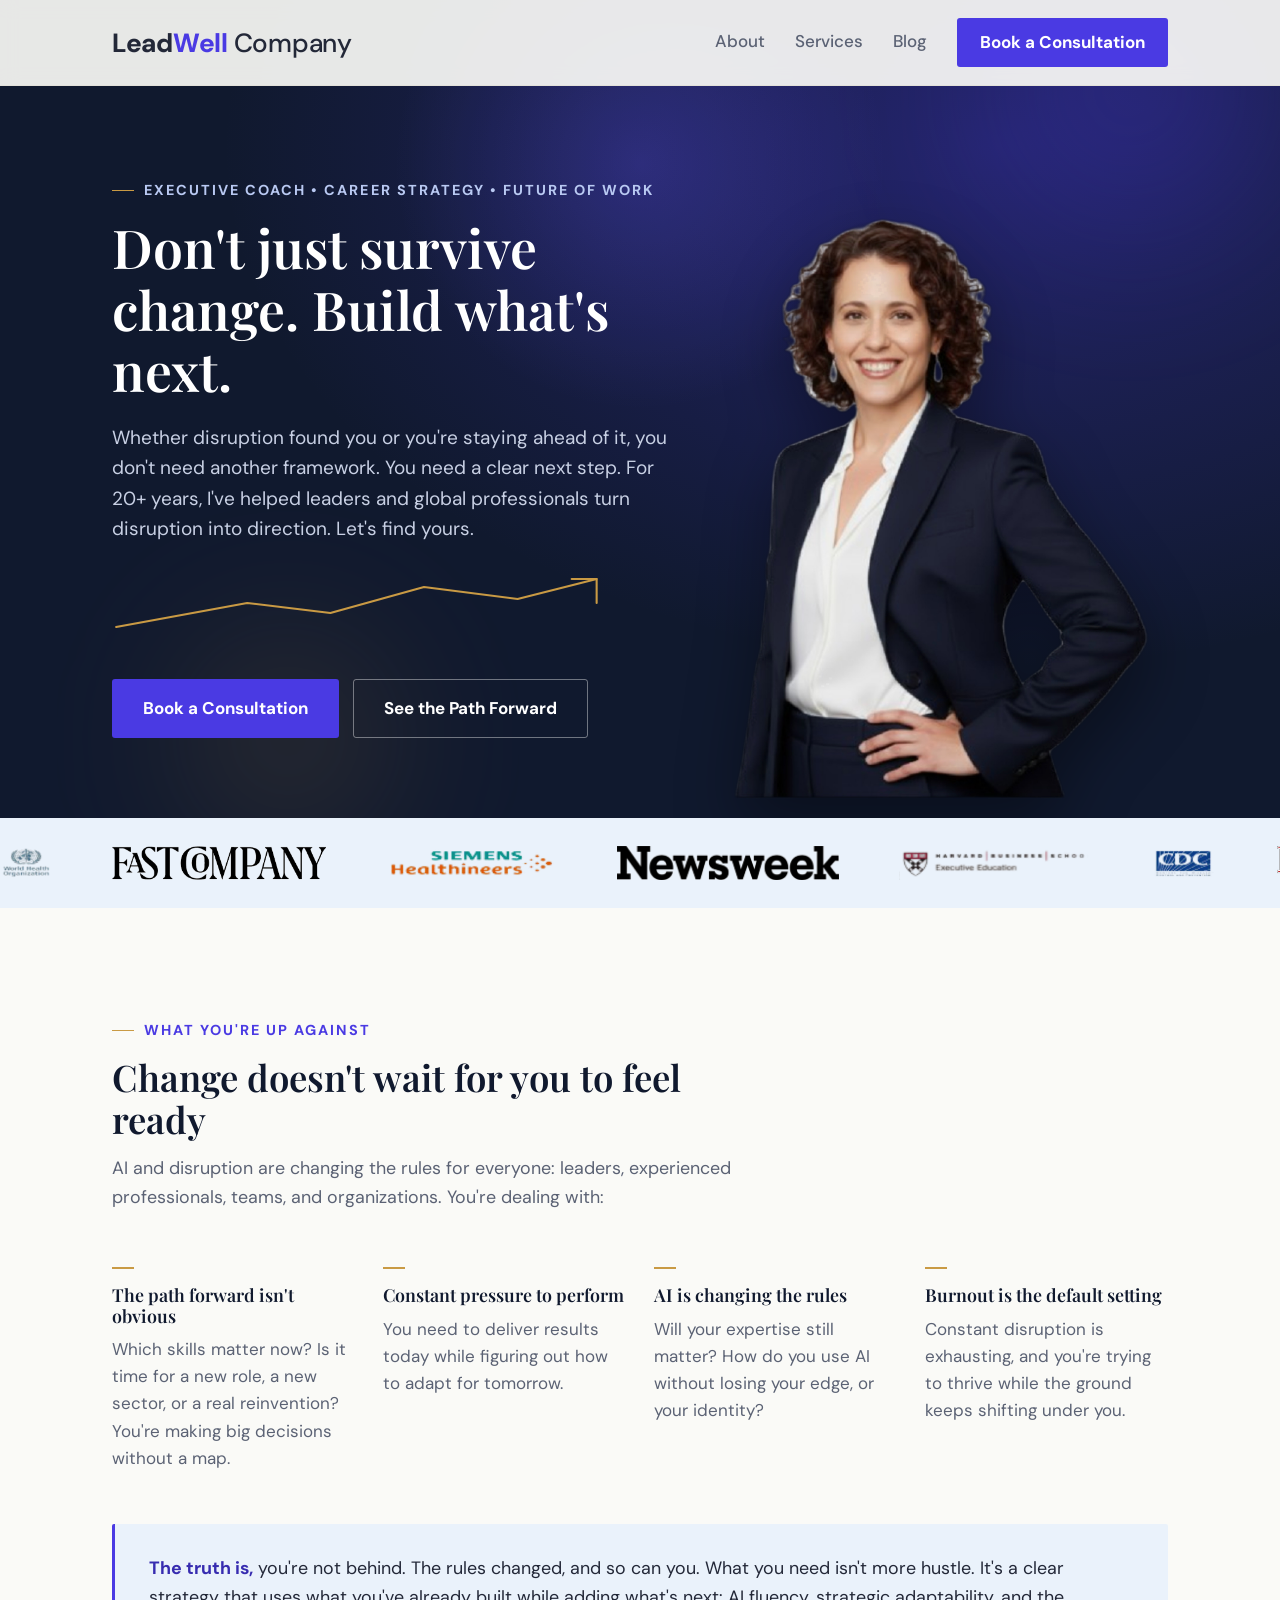
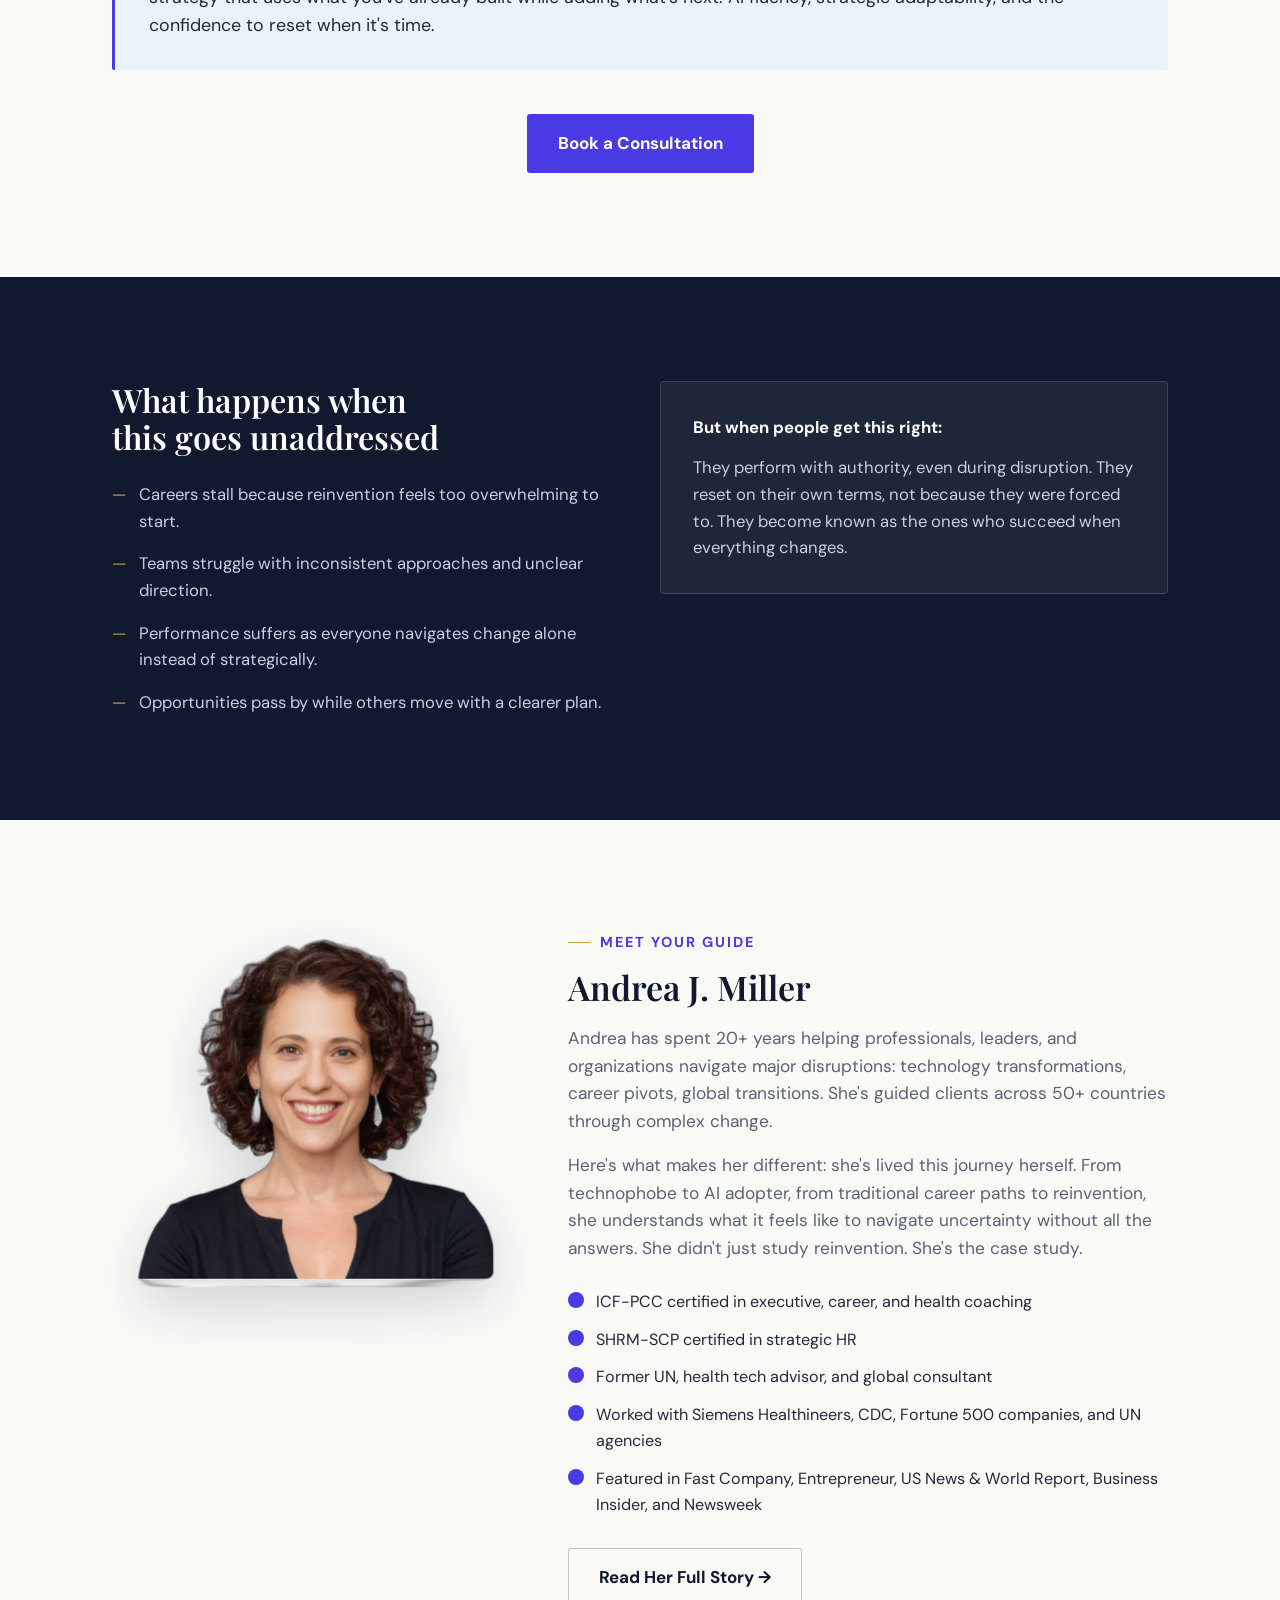
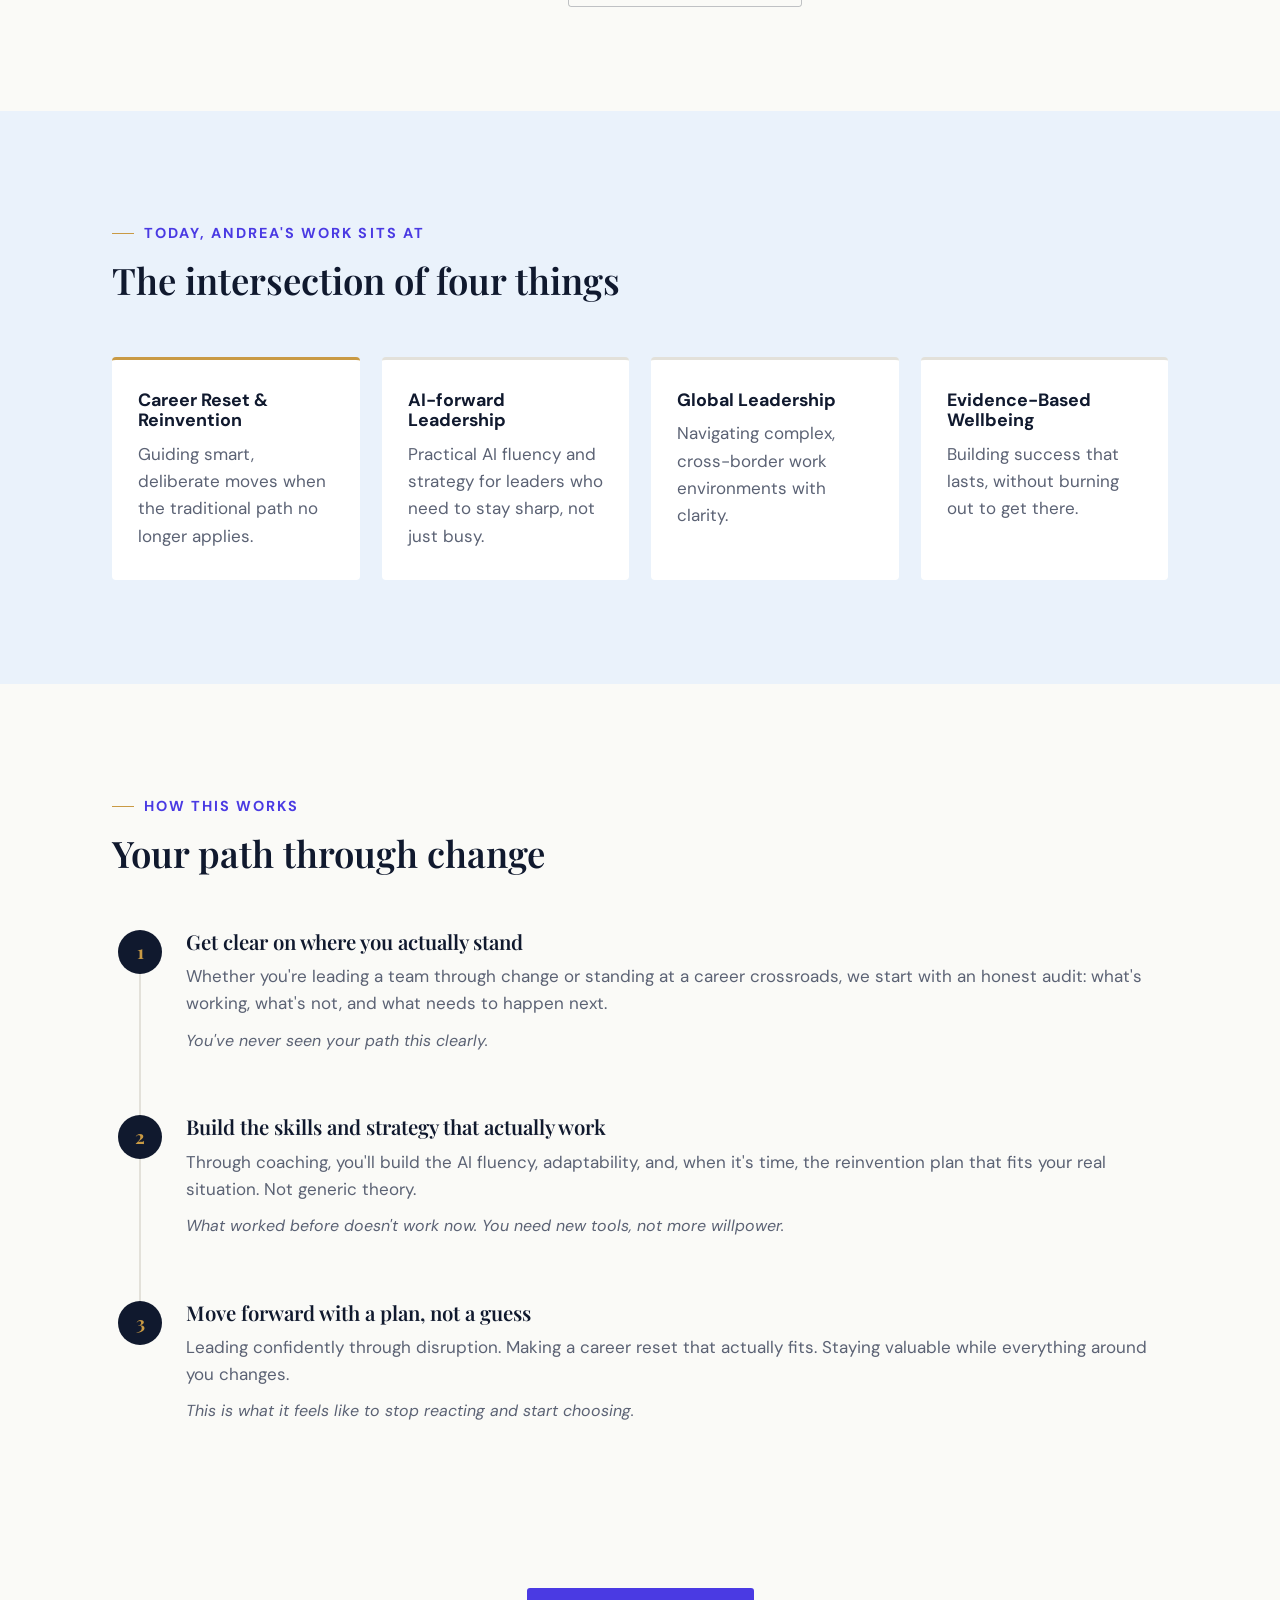
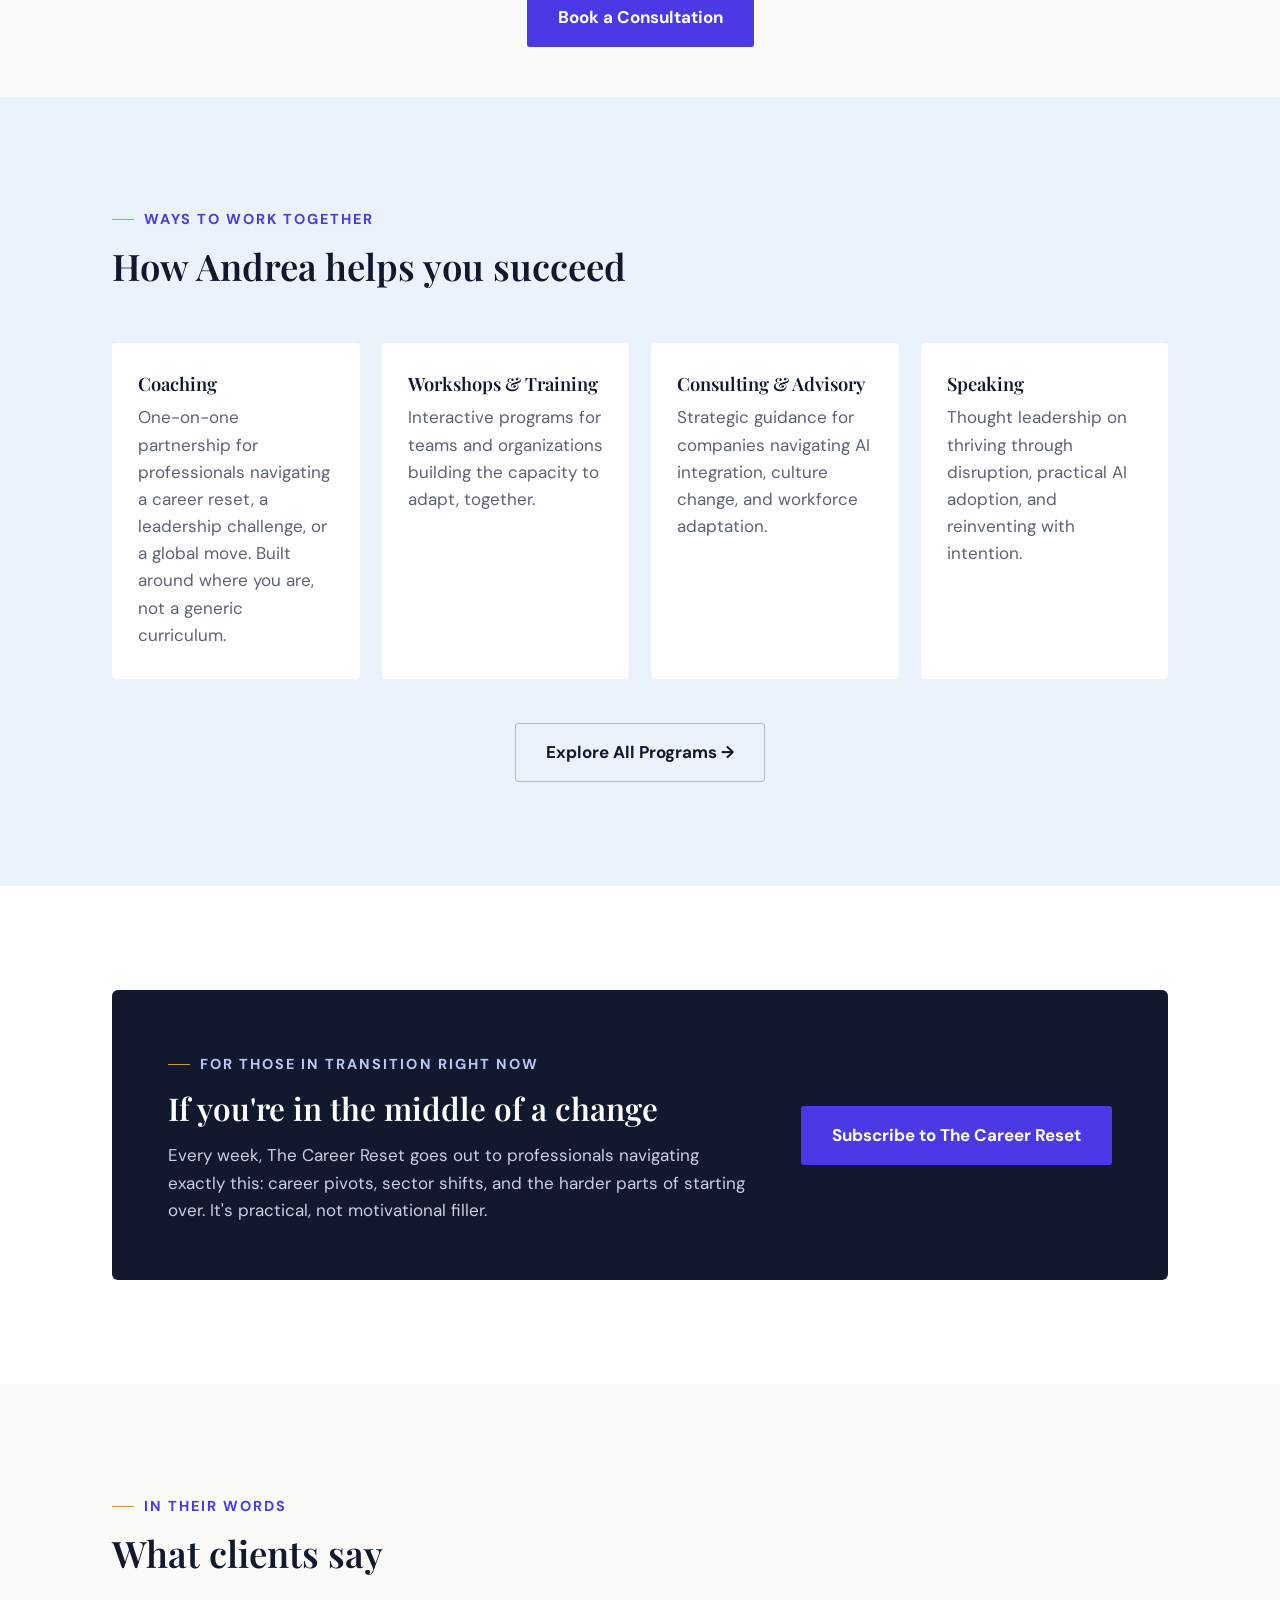
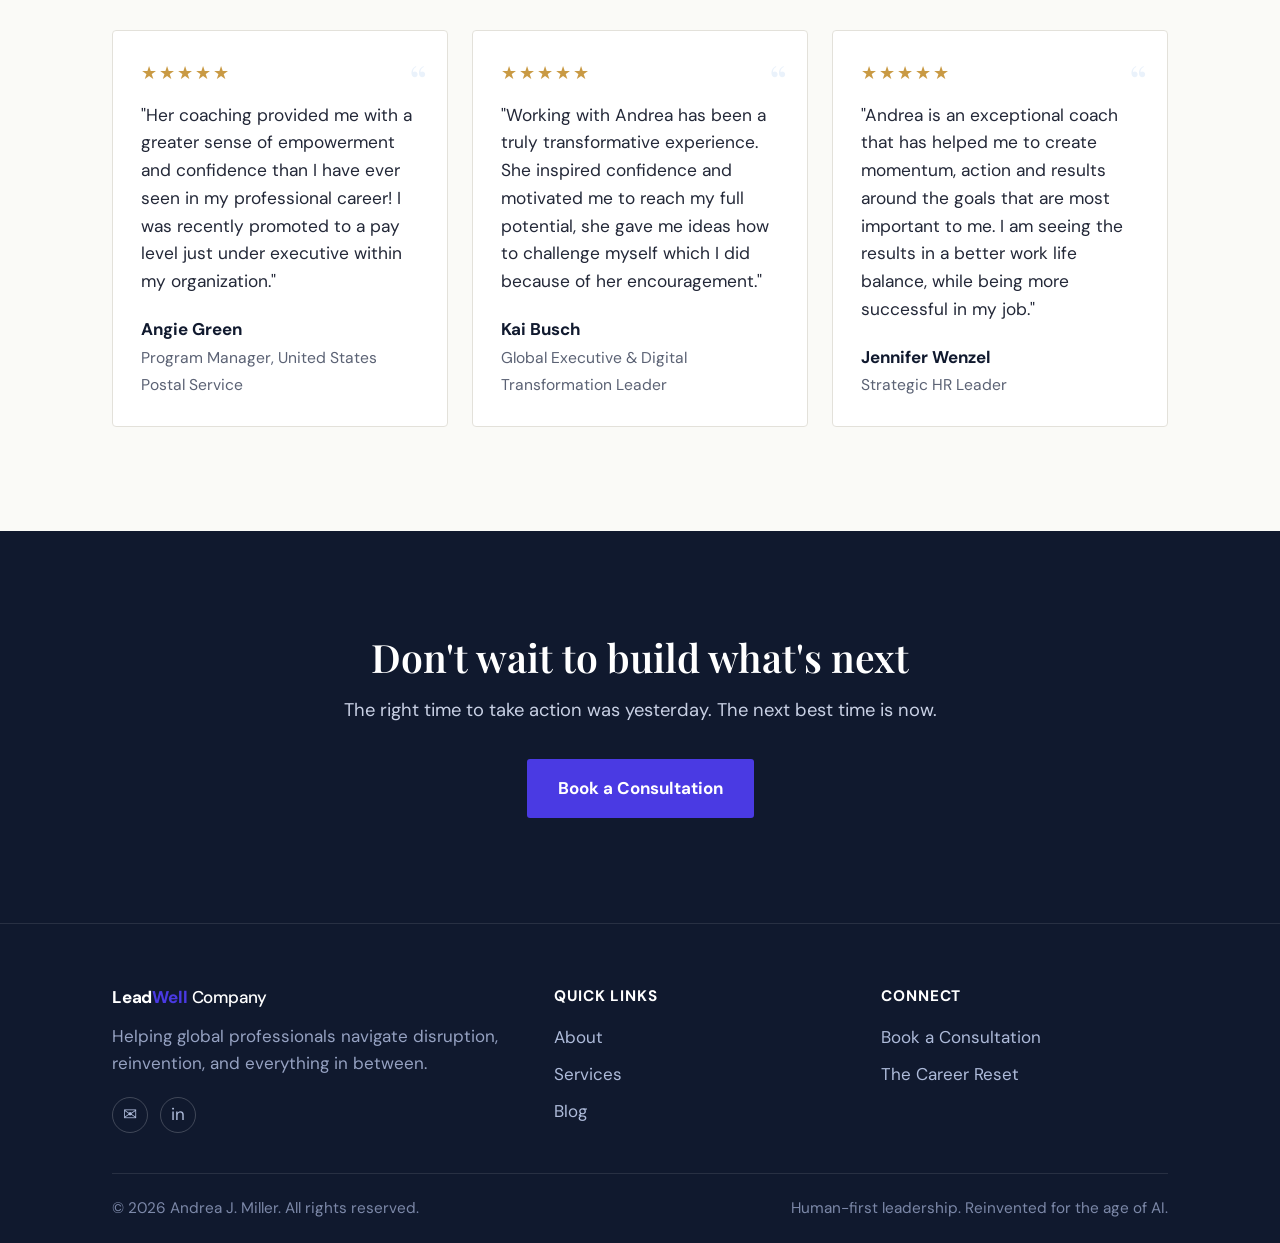
==== commit 112910c1: "Rebuild hero arrow with a more robust two-part construction (shaft + arrowhead bracket)" ====
--- a/index.html
+++ b/index.html
@@ -36,7 +36,10 @@
         <h1>Don't just survive change. Build what's next.</h1>
         <p class="hero-sub">Whether disruption found you or you're staying ahead of it, you don't need another framework. You need a clear next step. For 20+ years, I've helped leaders and global professionals turn disruption into direction. Let's find yours.</p>
         <div class="waypoint" aria-hidden="true">
-          <svg viewBox="0 0 500 60" preserveAspectRatio="none"><path pathLength="1" d="M4 56 L140 40 L230 46 L340 18 L470 6 L448 20 M470 6 L456 28"/></svg>
+          <svg viewBox="0 0 500 60" preserveAspectRatio="none">
+            <path class="arrow-shaft" pathLength="1" d="M4 54 L130 30 L210 40 L300 14 L390 26 L466 6"/>
+            <path class="arrow-head" pathLength="1" d="M442 6 L466 6 L466 30"/>
+          </svg>
         </div>
         <div class="hero-ctas">
           <a href="contact.html" class="btn btn-primary">Book a Consultation</a>
--- a/assets/style.css
+++ b/assets/style.css
@@ -75,7 +75,9 @@
   .hero-sub strong{color:var(--white);font-weight:600;}
   .waypoint{margin:28px 0 46px;}
   .waypoint svg{display:block;width:100%;max-width:520px;height:60px;overflow:visible;}
-  .waypoint path{stroke:var(--gold);stroke-width:2;stroke-linejoin:round;stroke-linecap:round;fill:none;stroke-dasharray:1;stroke-dashoffset:1;animation:draw 1.6s ease forwards .4s;}
+  .waypoint path{stroke:var(--gold);stroke-width:2;stroke-linejoin:round;stroke-linecap:round;fill:none;stroke-dasharray:1;stroke-dashoffset:1;}
+  .waypoint .arrow-shaft{animation:draw 1.5s ease forwards .4s;}
+  .waypoint .arrow-head{animation:draw .4s ease forwards 1.85s;}
   @keyframes draw{to{stroke-dashoffset:0;}}
   .hero-ctas{display:flex;gap:14px;flex-wrap:wrap;}
   .hero-photo{position:relative;z-index:1;}
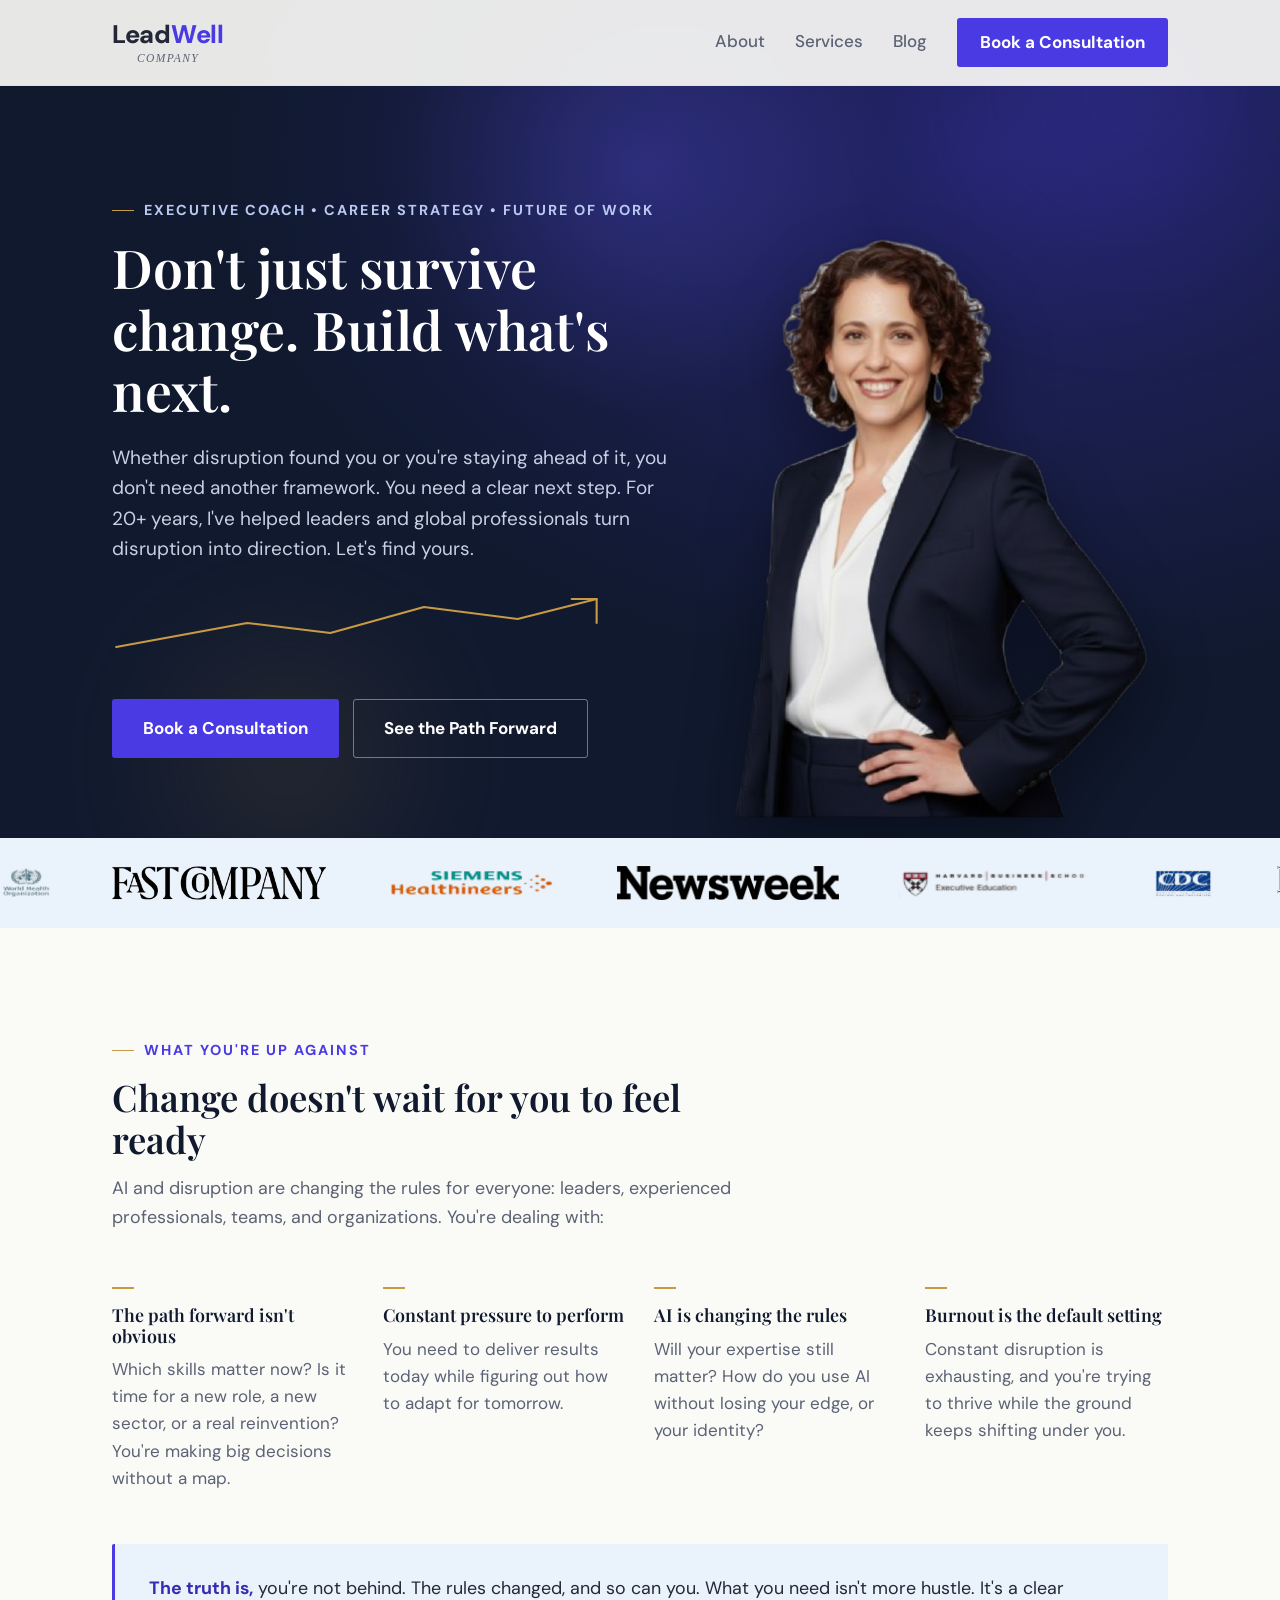
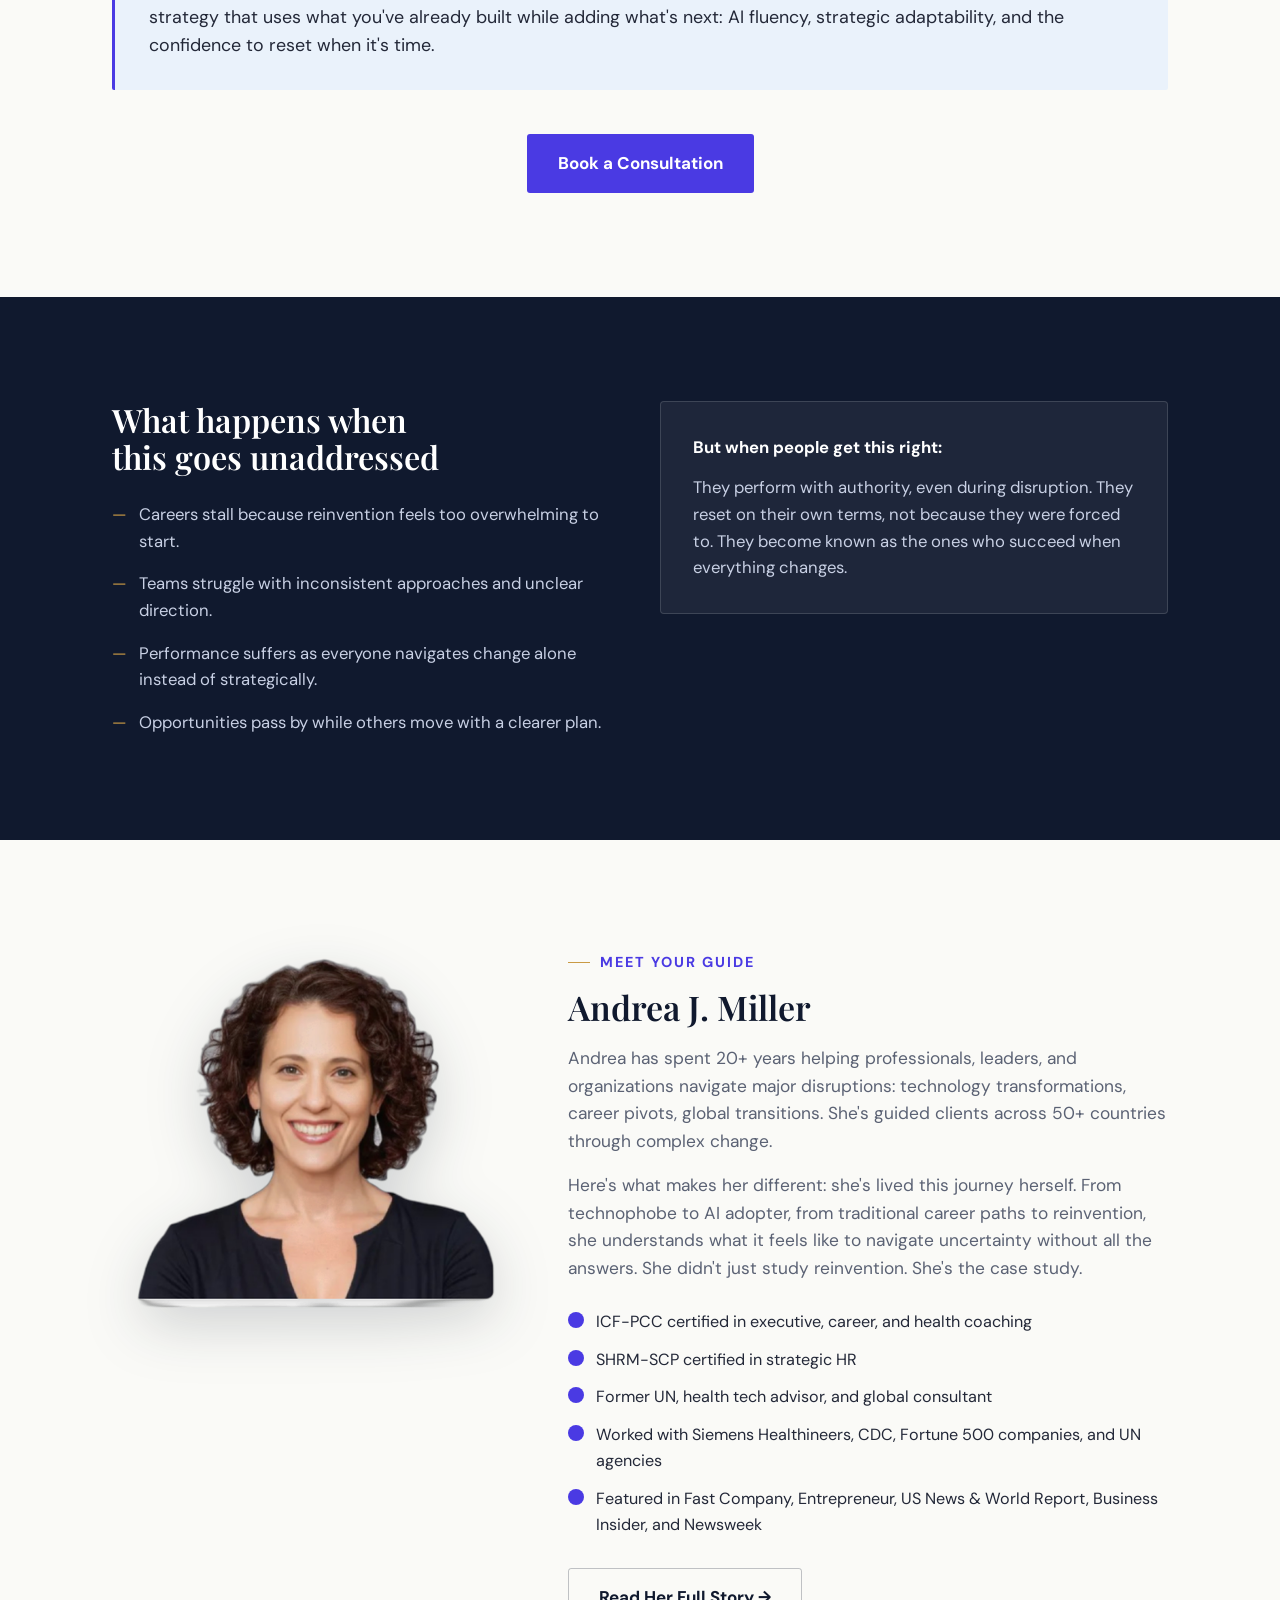
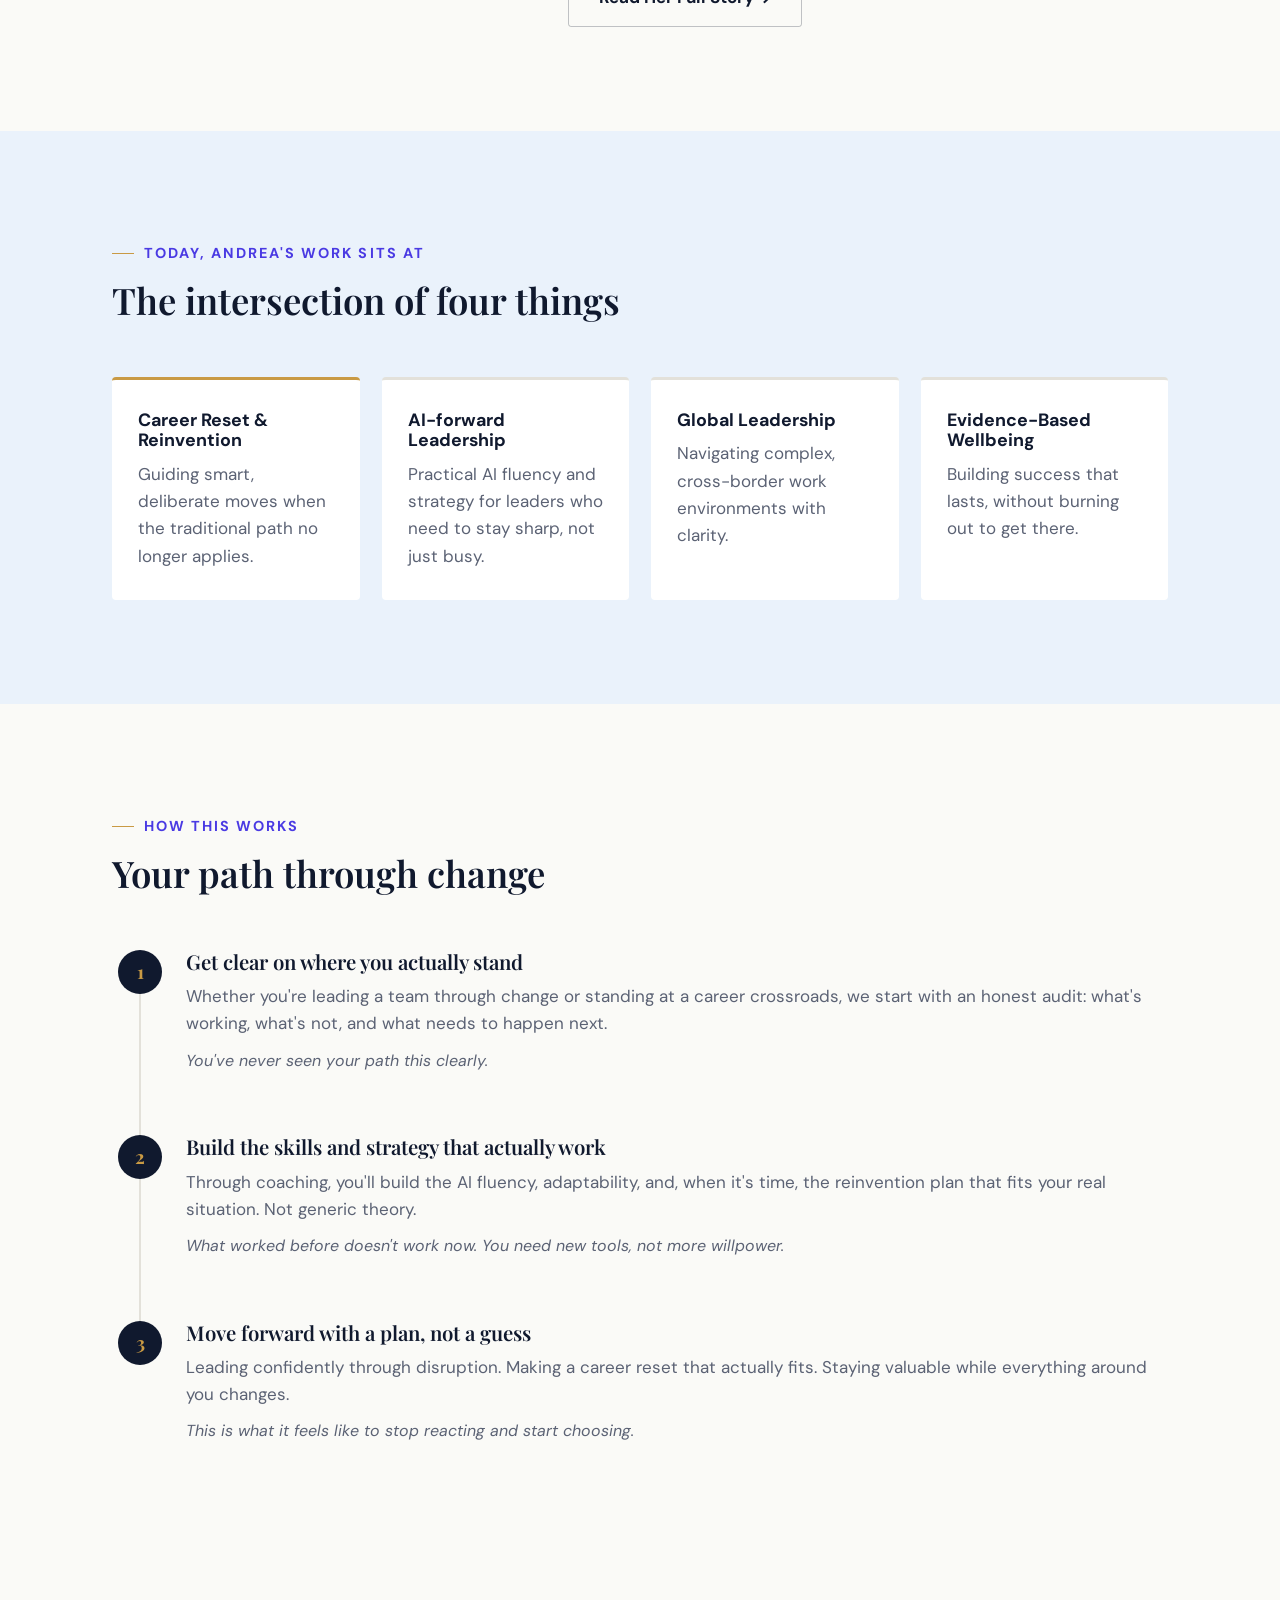
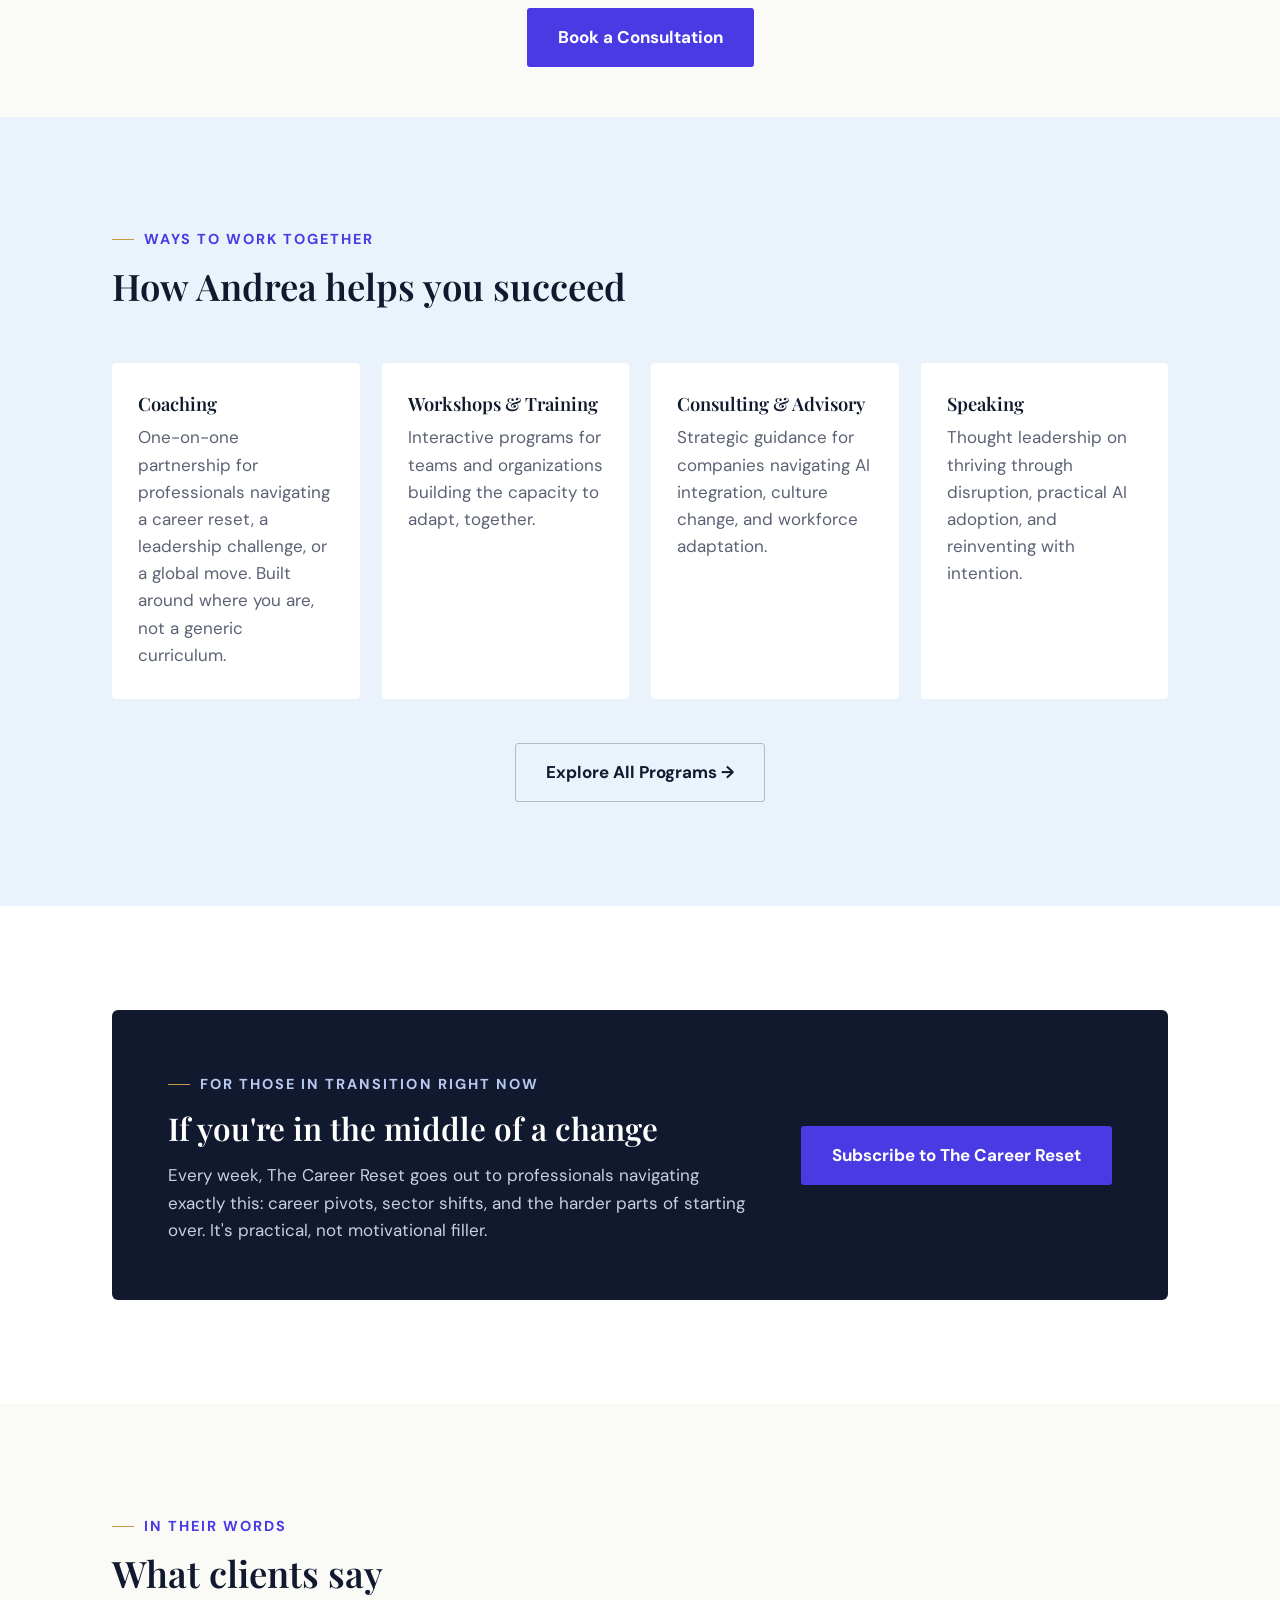
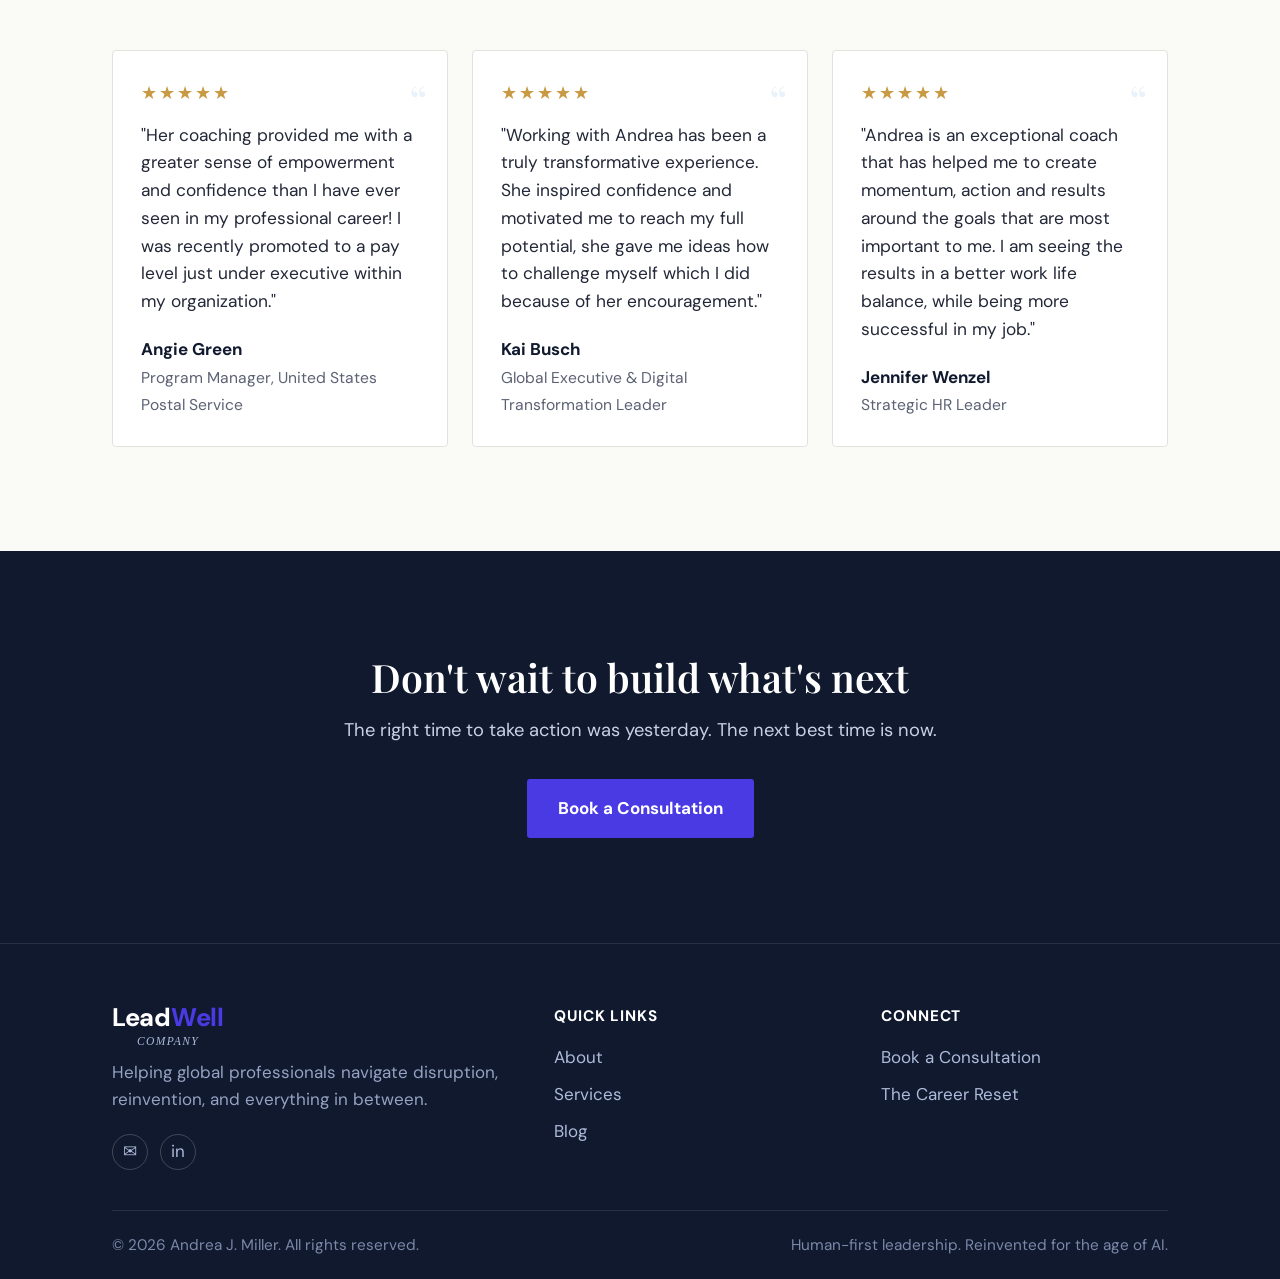
==== commit 1f133cfa: "Redesign logo as stacked two-line mark: bold LeadWell over italic Company tagline" ====
--- a/index.html
+++ b/index.html
@@ -12,7 +12,7 @@
 
 <header class="site-nav">
   <div class="nav-inner">
-    <a href="index.html" class="wordmark"><span class="wm-lead">Lead</span><span class="wm-well">Well</span> <span class="wm-company">Company</span></a>
+    <a href="index.html" class="wordmark"><span class="wm-top"><span class="wm-lead">Lead</span><span class="wm-well">Well</span></span><span class="wm-company">Company</span></a>
     <nav class="nav-links" id="navLinks">
       <a href="about.html">About</a>
       <a href="services.html">Services</a>
@@ -261,7 +261,7 @@
   <div class="wrap">
     <div class="footer-grid">
       <div>
-        <a href="index.html" class="wordmark"><span class="wm-lead">Lead</span><span class="wm-well">Well</span> <span class="wm-company">Company</span></a>
+        <a href="index.html" class="wordmark"><span class="wm-top"><span class="wm-lead">Lead</span><span class="wm-well">Well</span></span><span class="wm-company">Company</span></a>
         <p>Helping global professionals navigate disruption, reinvention, and everything in between.</p>
         <div class="footer-icons" style="margin-top:20px;">
           <a href="#" aria-label="Email">&#9993;</a>
--- a/assets/style.css
+++ b/assets/style.css
@@ -44,7 +44,9 @@
   header.site-nav.scrolled{box-shadow:0 6px 30px rgba(16,25,46,0.09);}
   header.site-nav.scrolled .nav-inner{padding-top:12px;padding-bottom:12px;}
   .nav-inner{max-width:var(--maxw);margin:0 auto;padding:18px 32px;display:flex;align-items:center;justify-content:space-between;transition:padding .3s ease;}
-  .wordmark{font-family:var(--font-body);font-weight:800;font-size:1.55rem;color:var(--navy);text-decoration:none;letter-spacing:-0.01em;}
+  .wordmark{display:inline-flex;flex-direction:column;align-items:center;text-decoration:none;line-height:1;}
+  .wordmark .wm-top{font-family:var(--font-body);font-weight:800;font-size:1.5rem;letter-spacing:-0.01em;line-height:1.1;}
+  .wordmark .wm-company{display:block;font-family:var(--font-display);font-style:italic;font-weight:500;font-size:0.68rem;letter-spacing:0.12em;text-transform:uppercase;margin-top:4px;color:var(--ink-muted);}
   .nav-links{display:flex;align-items:center;gap:30px;}
   .nav-links a:not(.btn){font-size:1rem;font-weight:500;color:var(--ink-muted);text-decoration:none;position:relative;padding-bottom:3px;}
   .nav-links a:not(.btn)::after{content:"";position:absolute;left:0;bottom:0;width:0;height:1.5px;background:var(--indigo);transition:width .25s ease;}
@@ -52,13 +54,13 @@
   .nav-links a:not(.btn):hover::after{width:100%;}
   .nav-toggle{display:none;background:none;border:0;font-size:1.4rem;cursor:pointer;color:var(--navy);}
   @media (max-width:860px){
-    .nav-links{position:fixed;top:64px;left:0;right:0;background:var(--paper);flex-direction:column;align-items:flex-start;padding:22px 32px 30px;gap:18px;border-bottom:1px solid var(--line);transform:translateY(-130%);transition:transform .28s ease;}
+    .nav-links{position:fixed;top:86px;left:0;right:0;background:var(--paper);flex-direction:column;align-items:flex-start;padding:22px 32px 30px;gap:18px;border-bottom:1px solid var(--line);transform:translateY(-130%);transition:transform .28s ease;}
     .nav-links.open{transform:translateY(0);}
     .nav-toggle{display:block;}
   }
 
   /* HERO */
-  .hero{background:var(--navy);position:relative;overflow:hidden;padding:172px 0 0;}
+  .hero{background:var(--navy);position:relative;overflow:hidden;padding:192px 0 0;}
   .hero::before{content:"";position:absolute;inset:0;background:radial-gradient(ellipse at 78% 18%, rgba(74,58,227,0.35), transparent 55%);pointer-events:none;}
   .hero-blob{position:absolute;border-radius:50%;filter:blur(70px);pointer-events:none;opacity:0.55;}
   .hero-blob-a{width:420px;height:420px;background:radial-gradient(circle, rgba(74,58,227,0.55), transparent 70%);top:-120px;right:-60px;animation:drift-a 16s ease-in-out infinite;}
@@ -219,7 +221,7 @@
   }
 
 /* PAGE HEADER (interior pages) */
-.page-header{background:var(--navy);position:relative;overflow:hidden;padding:172px 0 84px;}
+.page-header{background:var(--navy);position:relative;overflow:hidden;padding:192px 0 84px;}
 .page-header::before{content:"";position:absolute;inset:0;background:radial-gradient(ellipse at 80% 20%, rgba(74,58,227,0.32), transparent 55%);pointer-events:none;}
 .page-header .wrap{position:relative;}
 .page-header .eyebrow{color:#B9C9F2;}
@@ -345,13 +347,12 @@
 /* TWO-TONE WORDMARK */
 .wordmark .wm-lead{color:var(--ink);}
 .wordmark .wm-well{color:var(--indigo);}
-.wordmark .wm-company{color:var(--ink);font-weight:500;}
 .footer-grid .wordmark .wm-lead{color:var(--white);}
 .footer-grid .wordmark .wm-well{color:var(--indigo);}
-.footer-grid .wordmark .wm-company{color:var(--white);font-weight:500;}
+.footer-grid .wordmark .wm-company{color:#AEBBDA;}
 
 /* ARTICLE / BLOG POST PAGES */
-.article-header{background:var(--navy);position:relative;overflow:hidden;padding:172px 0 70px;}
+.article-header{background:var(--navy);position:relative;overflow:hidden;padding:192px 0 70px;}
 .article-header::before{content:"";position:absolute;inset:0;background:radial-gradient(ellipse at 80% 15%, rgba(74,58,227,0.32), transparent 55%);pointer-events:none;}
 .article-header .wrap{position:relative;max-width:760px;}
 .article-header .eyebrow{color:#B9C9F2;}
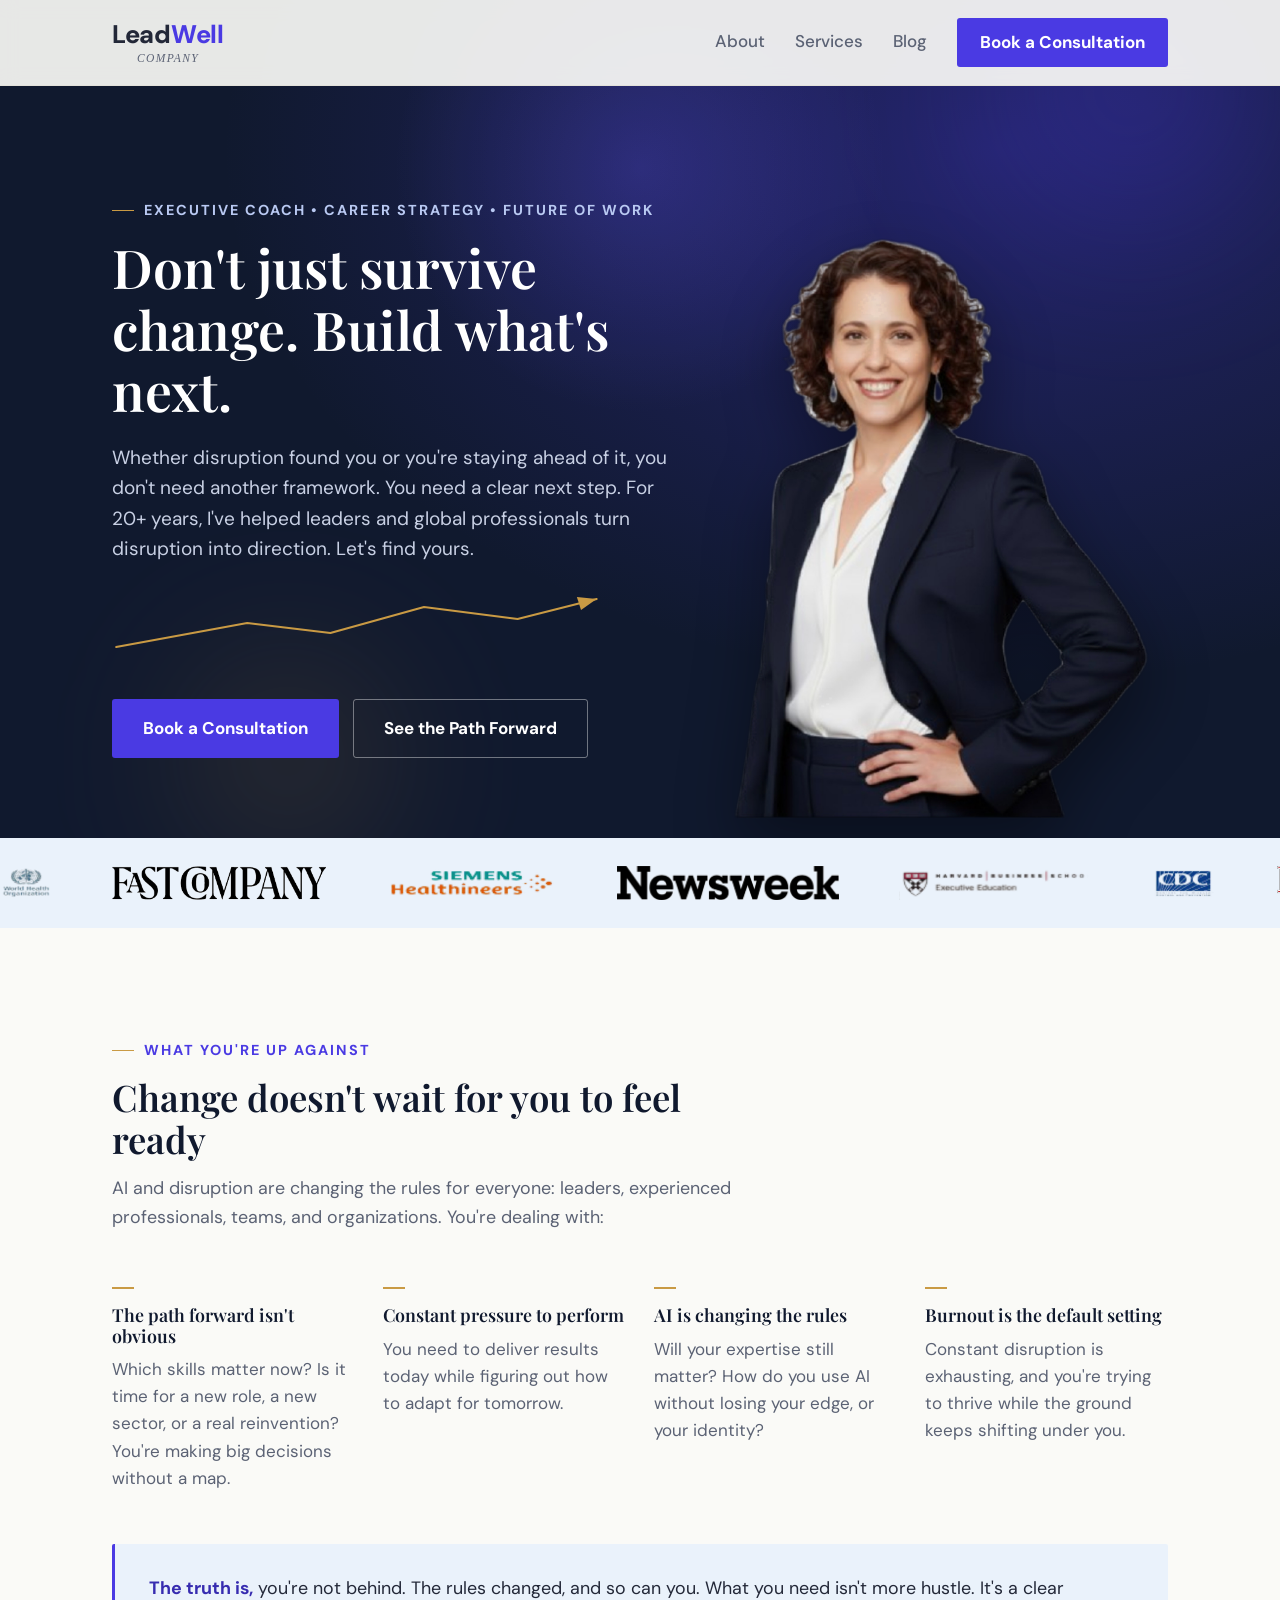
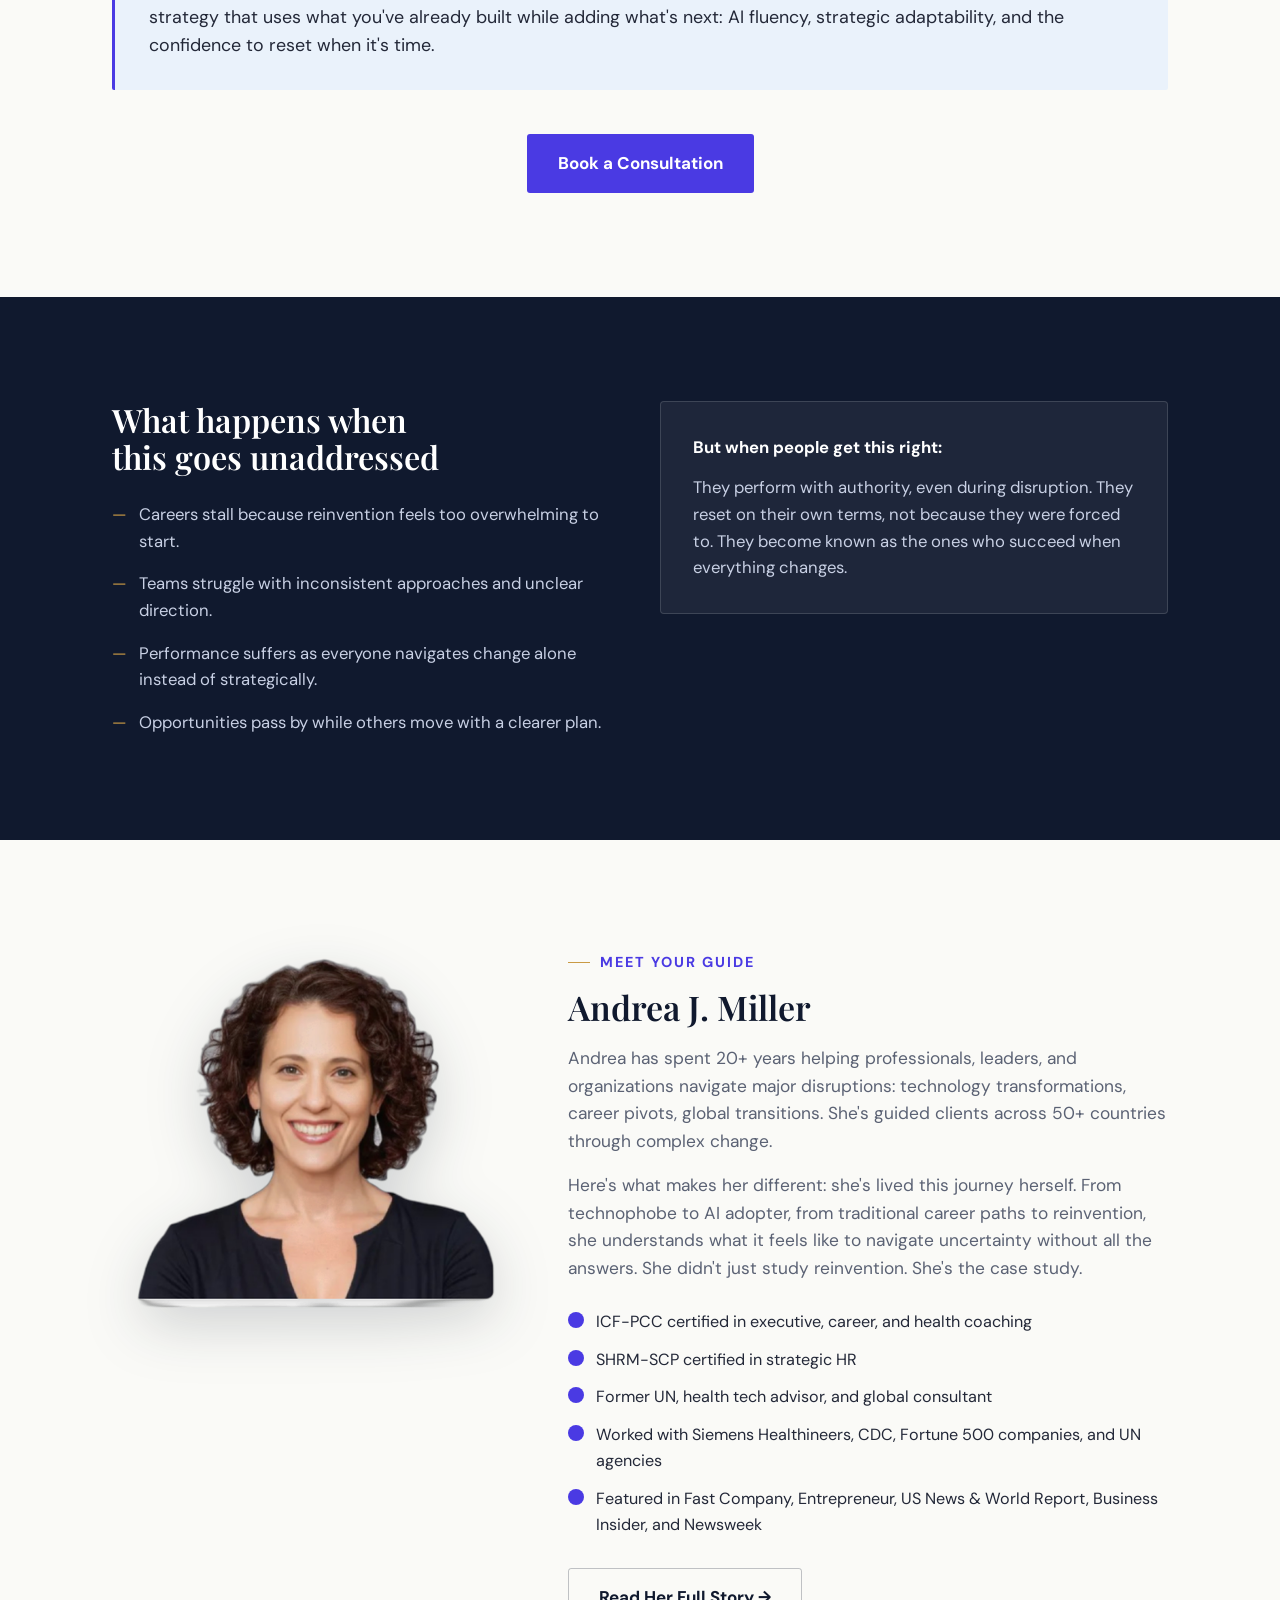
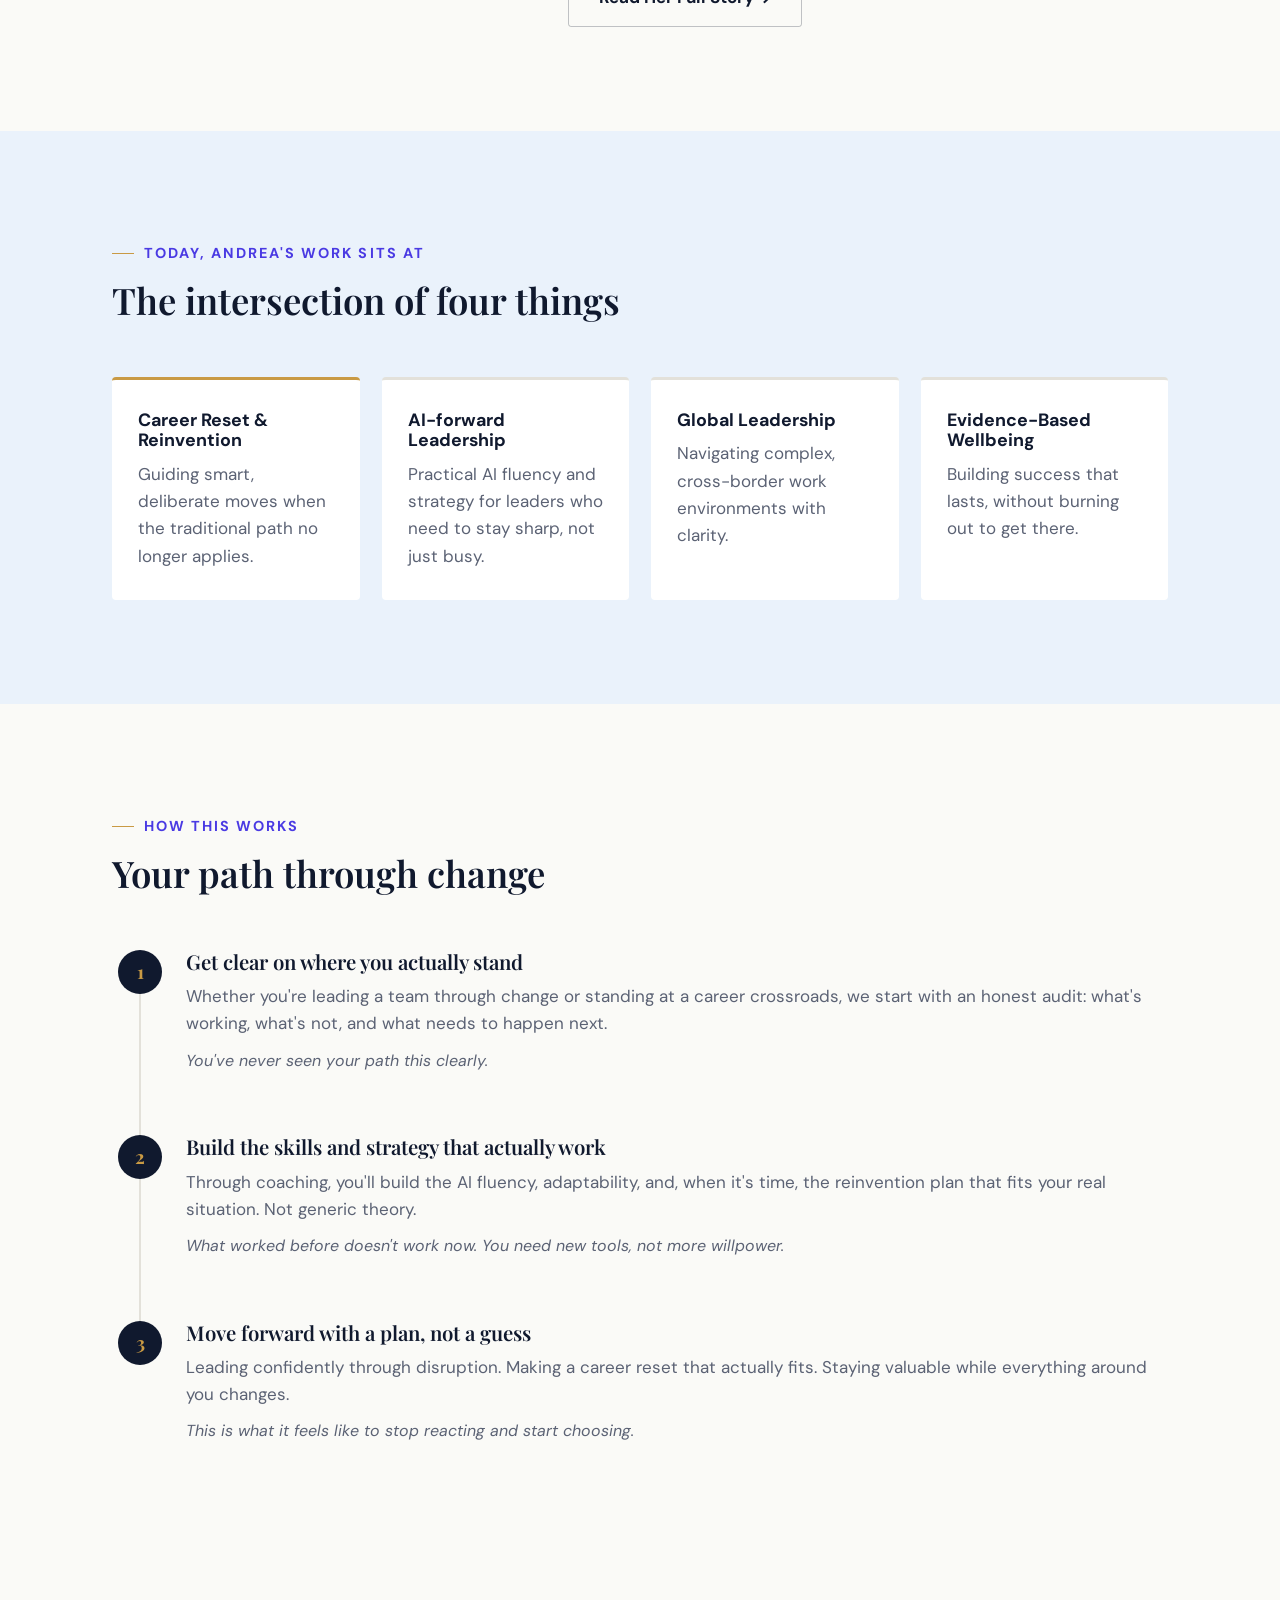
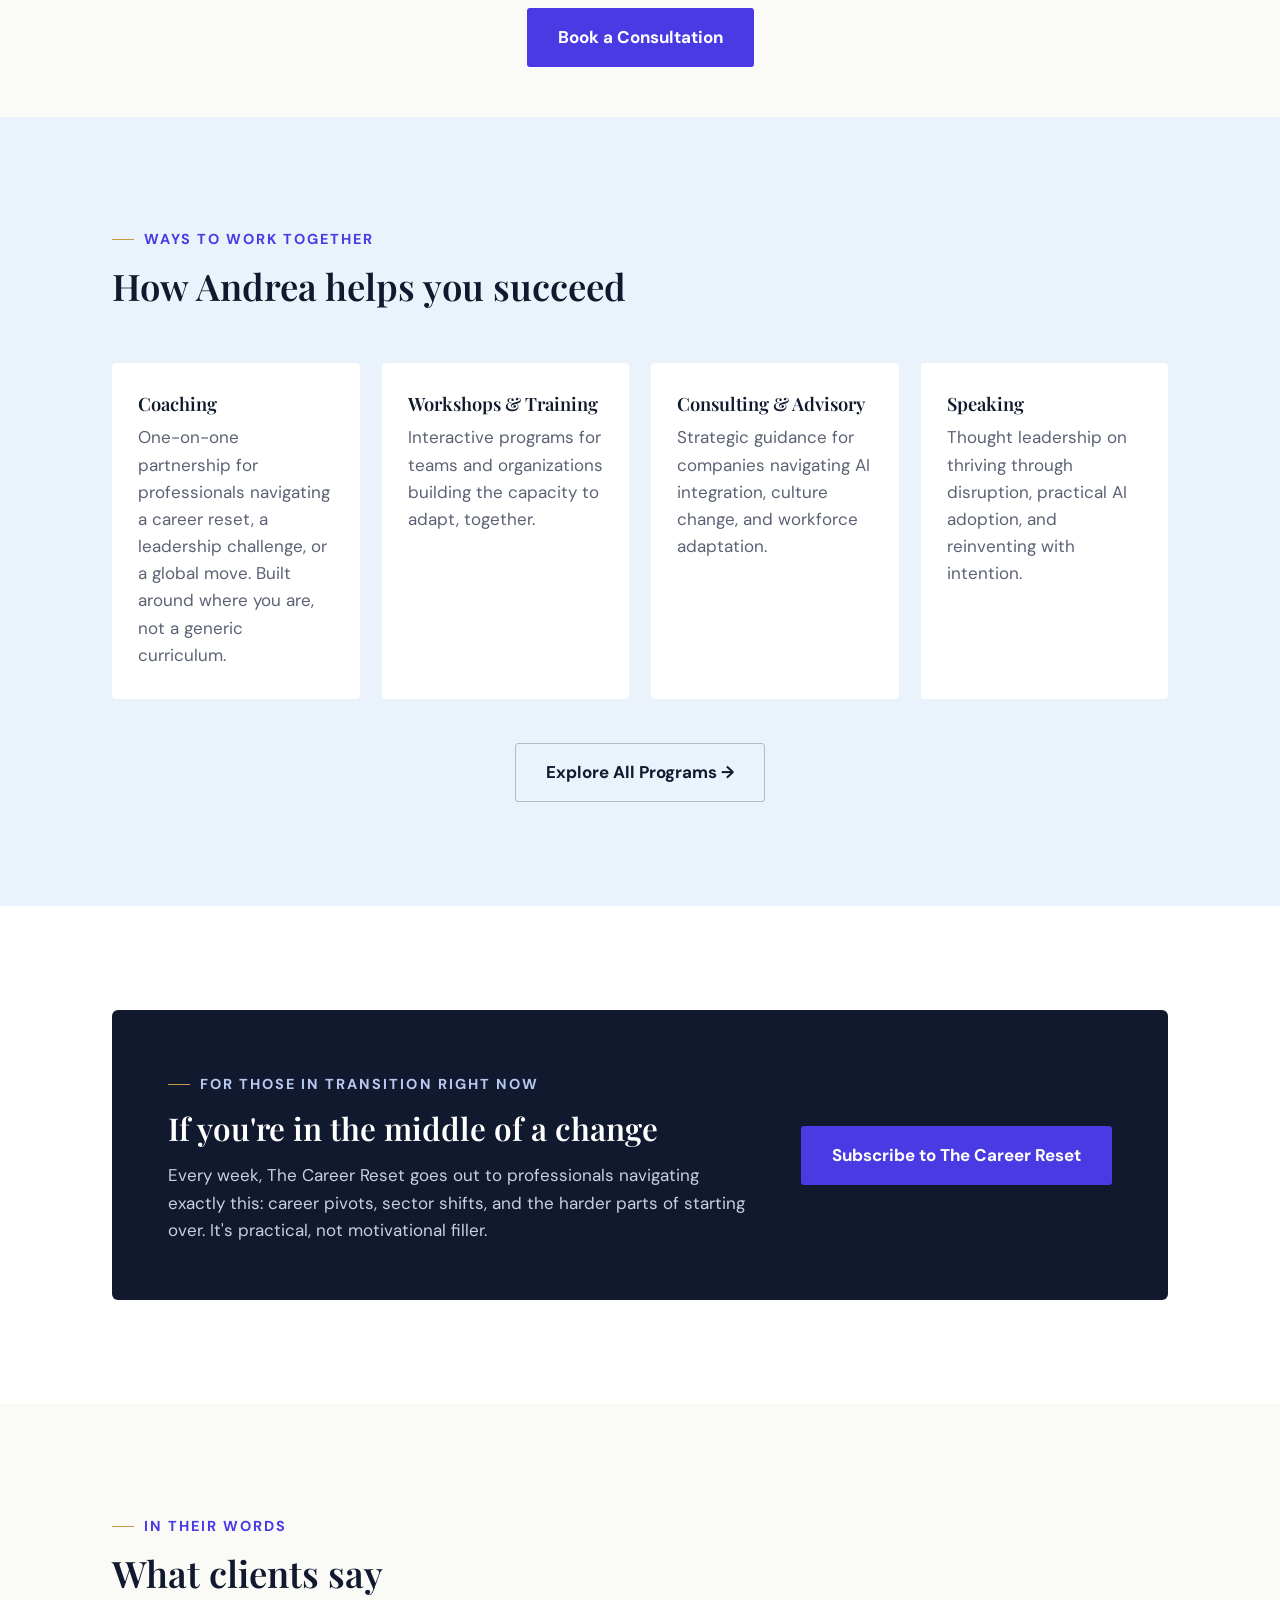
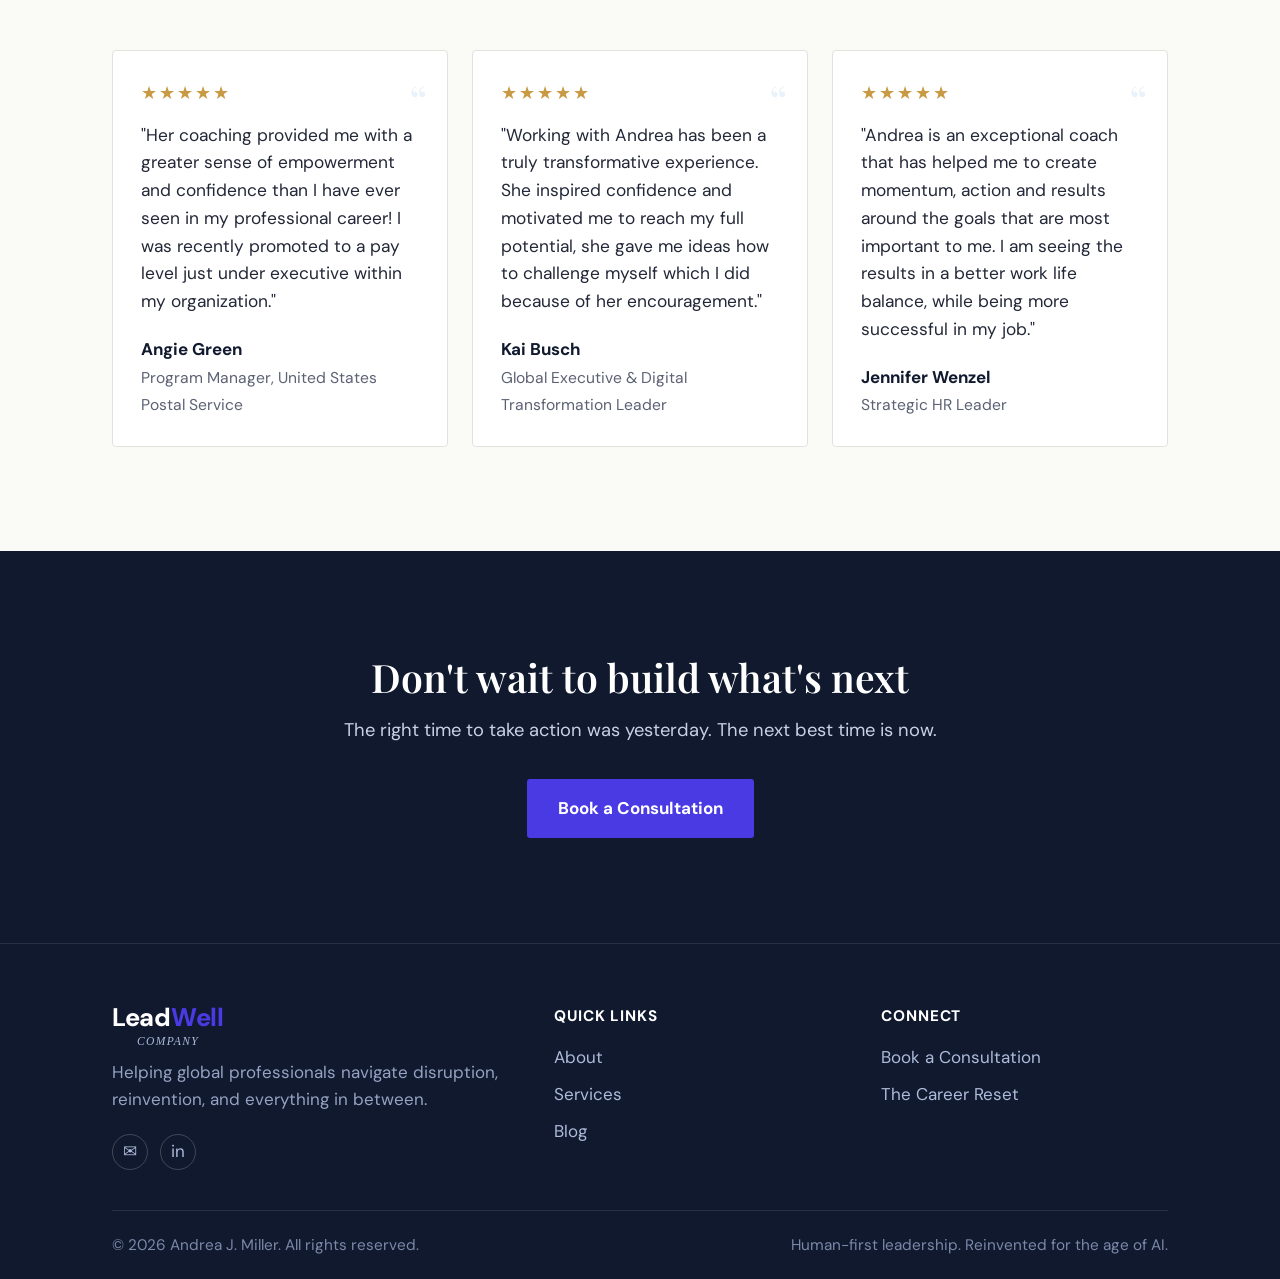
==== commit de11299e: "Simplify hero arrow: static polyline + filled arrowhead with a fade-rise entrance, dropping the stro" ====
--- a/index.html
+++ b/index.html
@@ -37,8 +37,8 @@
         <p class="hero-sub">Whether disruption found you or you're staying ahead of it, you don't need another framework. You need a clear next step. For 20+ years, I've helped leaders and global professionals turn disruption into direction. Let's find yours.</p>
         <div class="waypoint" aria-hidden="true">
           <svg viewBox="0 0 500 60" preserveAspectRatio="none">
-            <path class="arrow-shaft" pathLength="1" d="M4 54 L130 30 L210 40 L300 14 L390 26 L466 6"/>
-            <path class="arrow-head" pathLength="1" d="M442 6 L466 6 L466 30"/>
+            <polyline points="4,54 130,30 210,40 300,14 390,26 466,6"/>
+            <polygon points="466,6 451,17 447,4"/>
           </svg>
         </div>
         <div class="hero-ctas">
--- a/assets/style.css
+++ b/assets/style.css
@@ -75,12 +75,11 @@
   .hero h1{color:var(--white);font-size:3.15rem;max-width:9.5em;margin-bottom:22px;}
   .hero-sub{color:#C8D0E4;font-size:1.12rem;max-width:34em;margin-bottom:28px;}
   .hero-sub strong{color:var(--white);font-weight:600;}
-  .waypoint{margin:28px 0 46px;}
+  .waypoint{margin:28px 0 46px;opacity:0;transform:translateY(10px);animation:wp-rise .7s ease forwards .5s;}
   .waypoint svg{display:block;width:100%;max-width:520px;height:60px;overflow:visible;}
-  .waypoint path{stroke:var(--gold);stroke-width:2;stroke-linejoin:round;stroke-linecap:round;fill:none;stroke-dasharray:1;stroke-dashoffset:1;}
-  .waypoint .arrow-shaft{animation:draw 1.5s ease forwards .4s;}
-  .waypoint .arrow-head{animation:draw .4s ease forwards 1.85s;}
-  @keyframes draw{to{stroke-dashoffset:0;}}
+  .waypoint polyline{stroke:var(--gold);stroke-width:2;stroke-linejoin:round;stroke-linecap:round;fill:none;}
+  .waypoint polygon{fill:var(--gold);}
+  @keyframes wp-rise{to{opacity:1;transform:translateY(0);}}
   .hero-ctas{display:flex;gap:14px;flex-wrap:wrap;}
   .hero-photo{position:relative;z-index:1;}
   .hero-photo-frame{position:relative;}
@@ -214,7 +213,7 @@
   .reveal.in{opacity:1;transform:translateY(0);}
   @media (prefers-reduced-motion: reduce){
     .reveal{opacity:1;transform:none;transition:none;}
-    .waypoint path,.waypoint circle{animation:none;stroke-dashoffset:0;opacity:1;}
+    .waypoint{animation:none;opacity:1;transform:none;}
     .hero-blob-a,.hero-blob-b{animation:none;}
     .marquee-track{animation:none;}
     .hero-spotlight{display:none;}
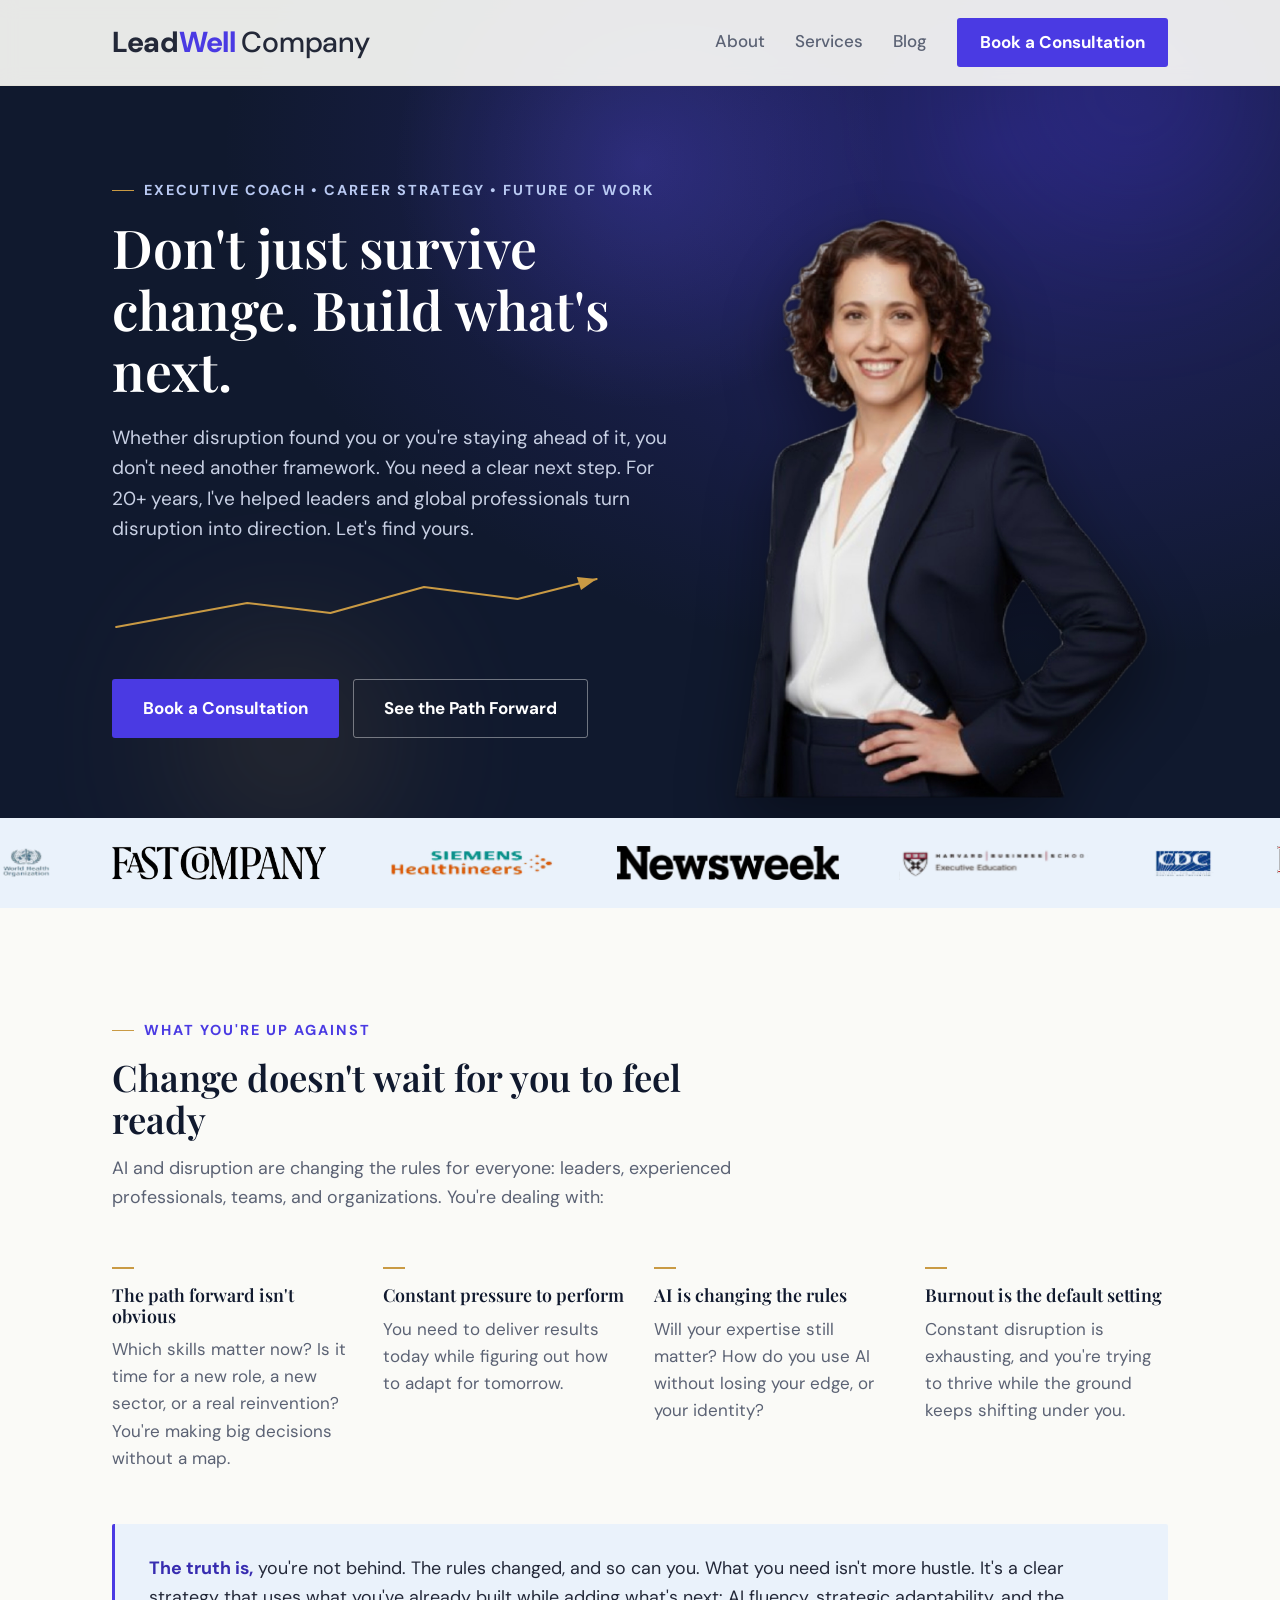
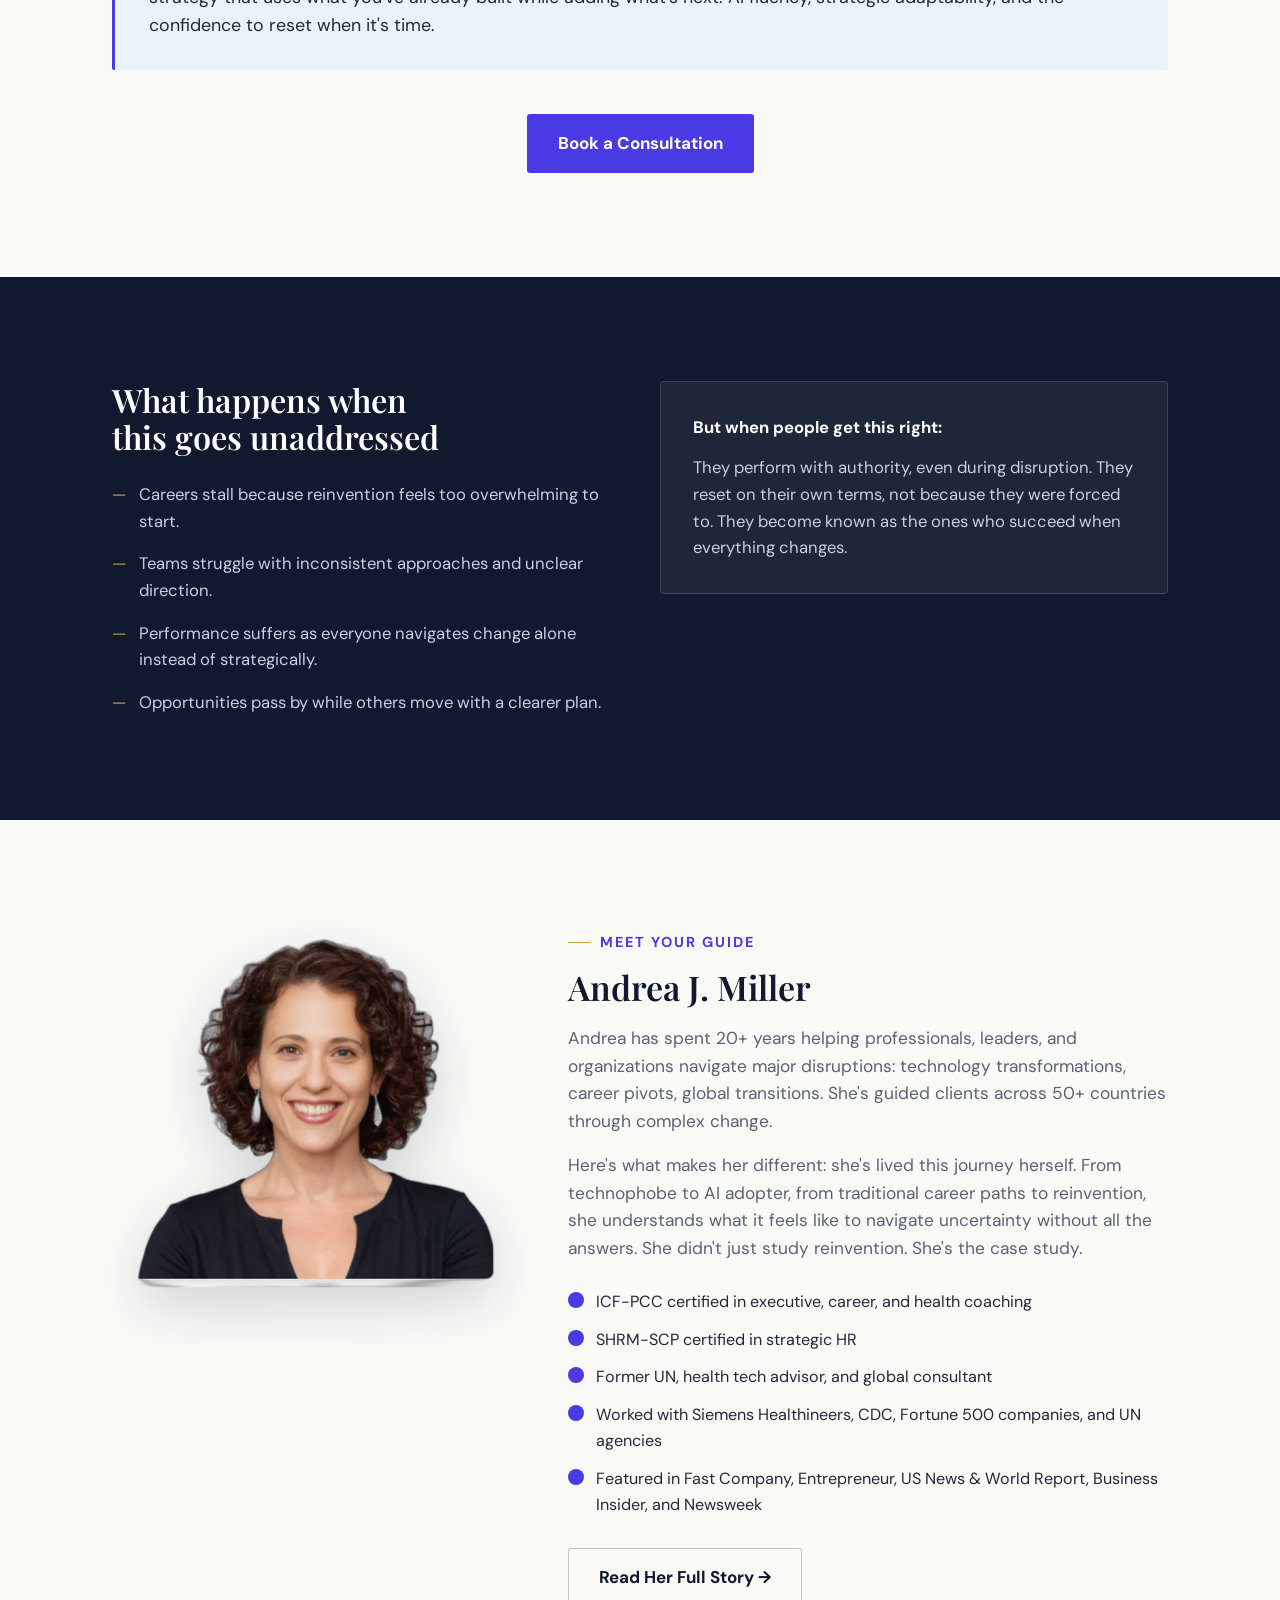
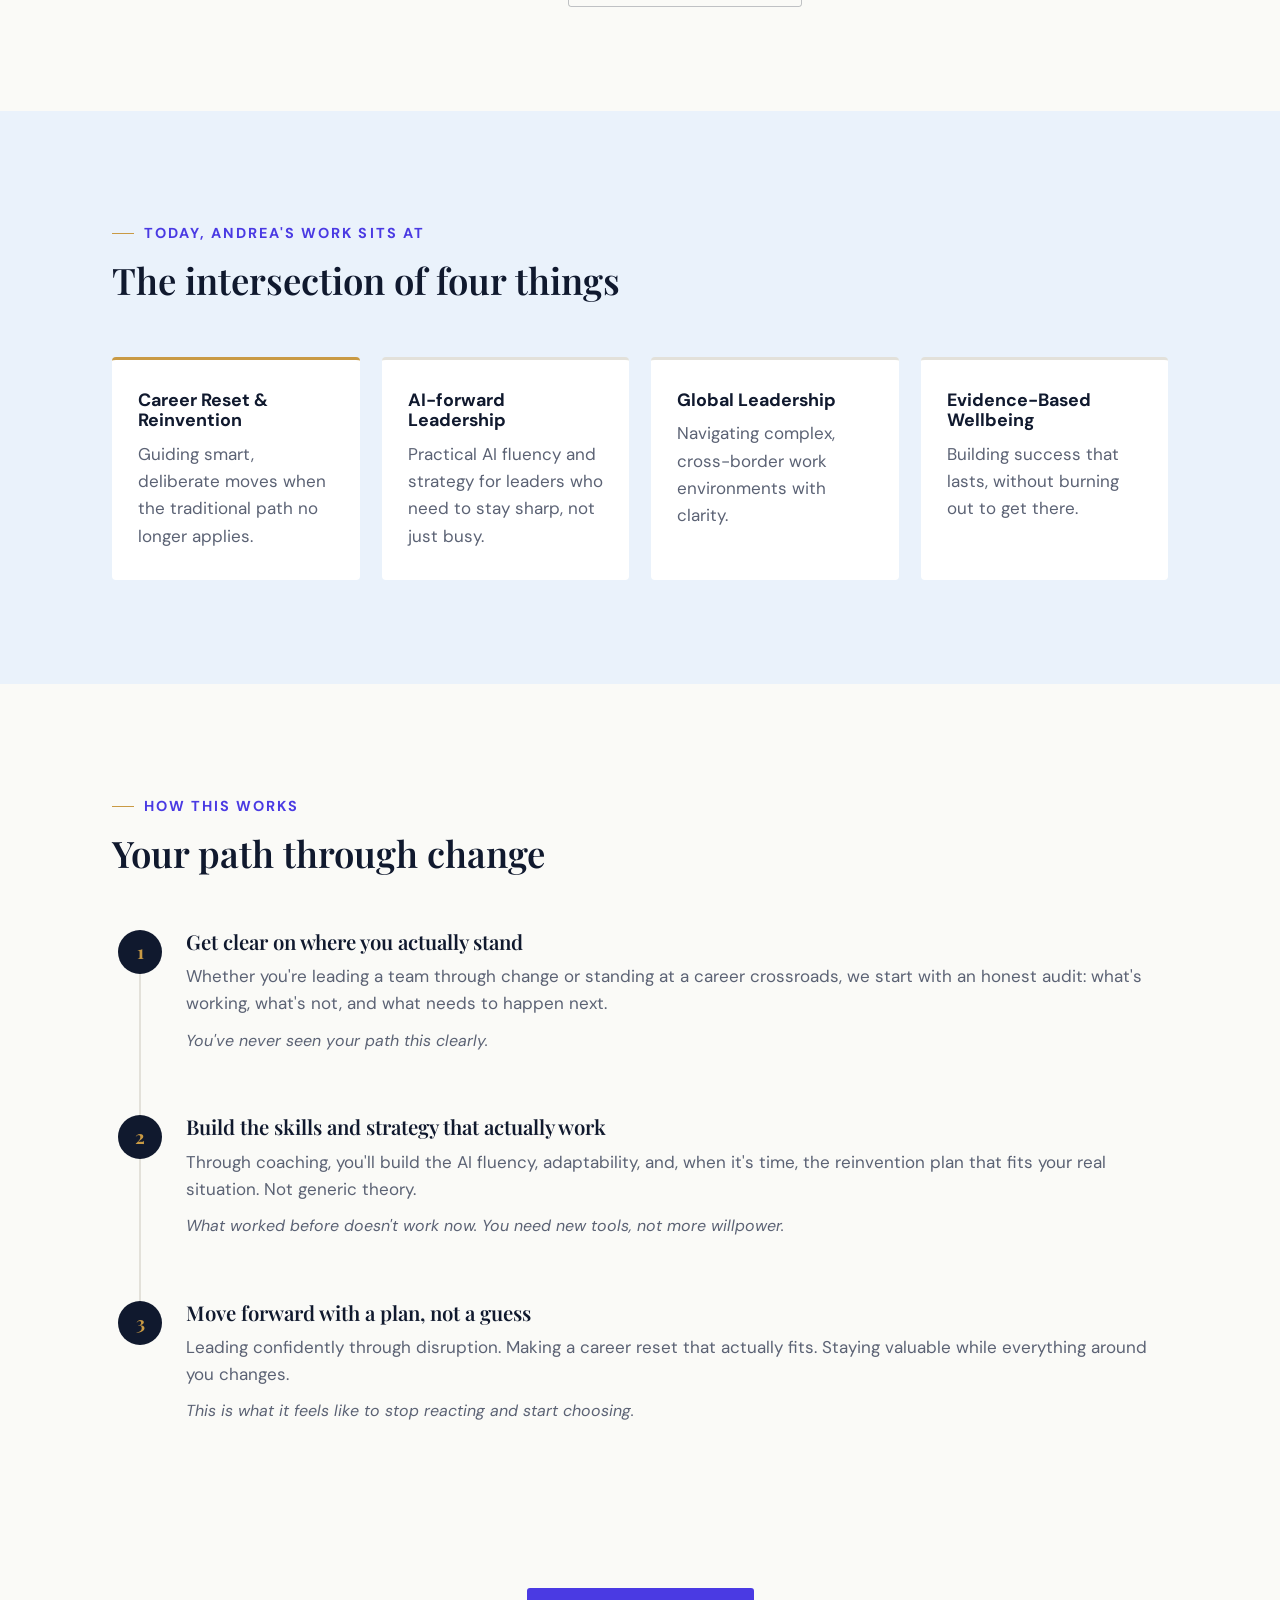
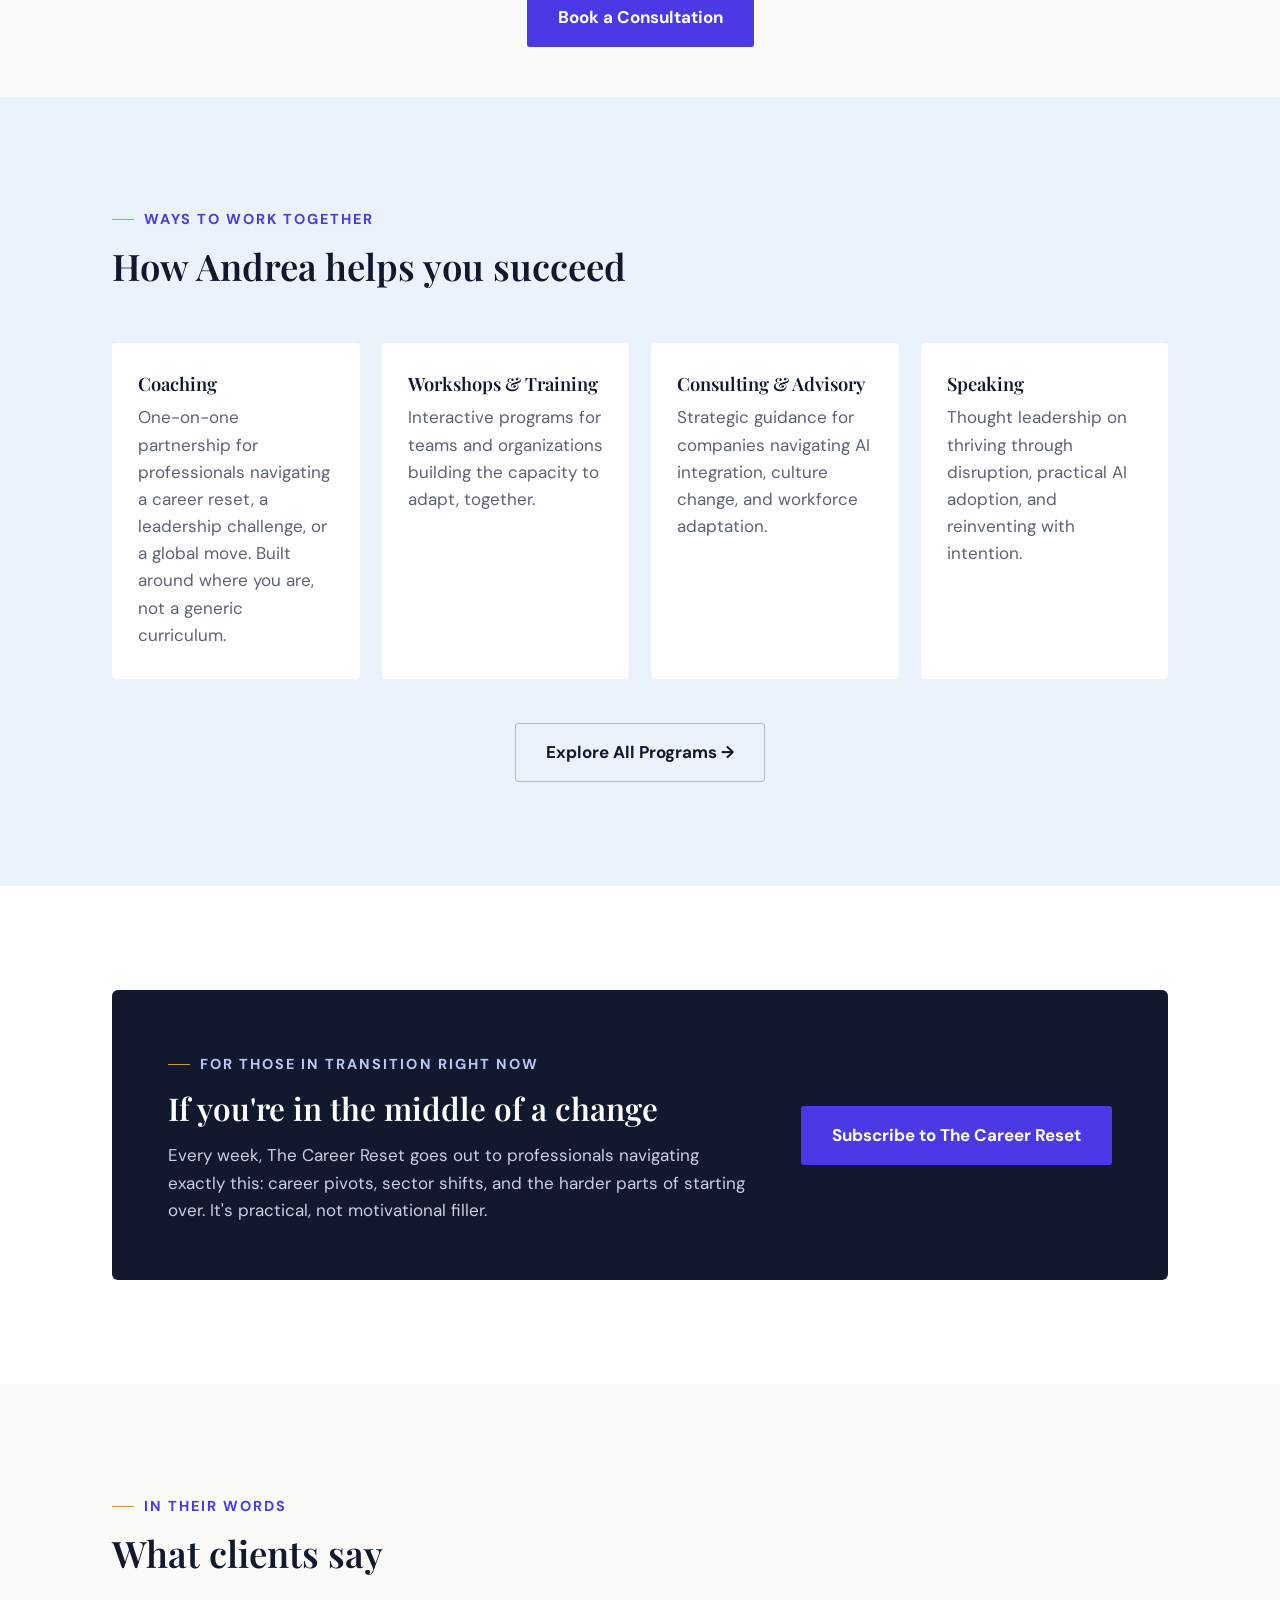
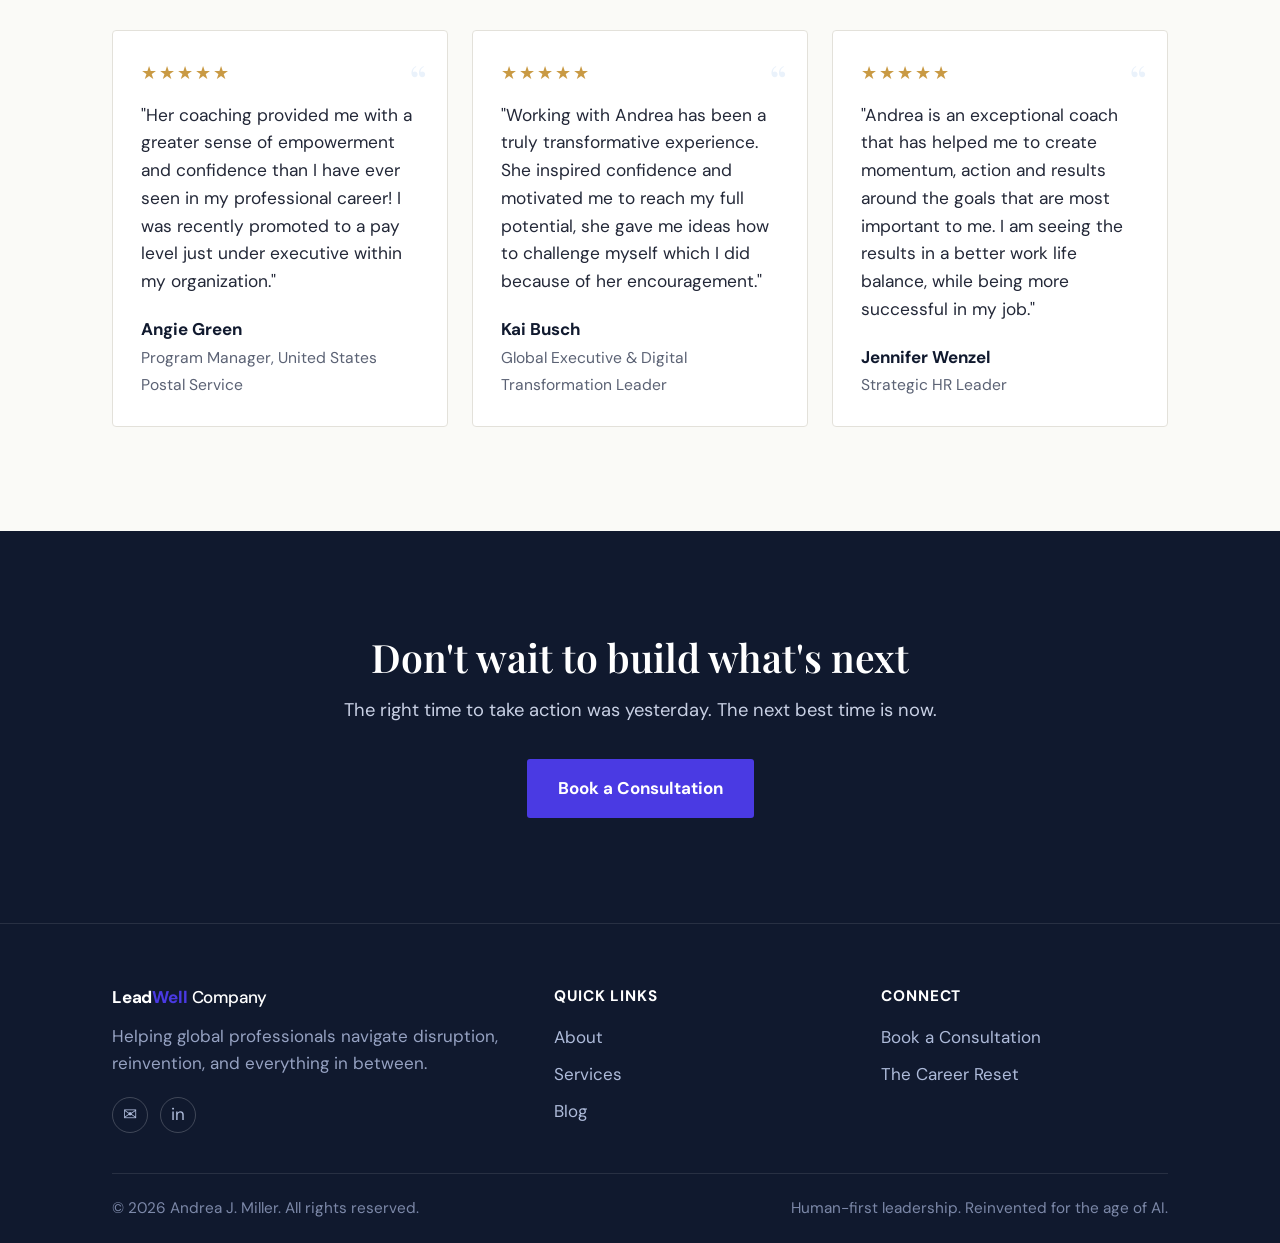
==== commit 44643f27: "Revert logo to single-line (larger, bolder), replace one-shot arrow fade with a continuous infinite " ====
--- a/index.html
+++ b/index.html
@@ -12,7 +12,7 @@
 
 <header class="site-nav">
   <div class="nav-inner">
-    <a href="index.html" class="wordmark"><span class="wm-top"><span class="wm-lead">Lead</span><span class="wm-well">Well</span></span><span class="wm-company">Company</span></a>
+    <a href="index.html" class="wordmark"><span class="wm-lead">Lead</span><span class="wm-well">Well</span> <span class="wm-company">Company</span></a>
     <nav class="nav-links" id="navLinks">
       <a href="about.html">About</a>
       <a href="services.html">Services</a>
@@ -261,7 +261,7 @@
   <div class="wrap">
     <div class="footer-grid">
       <div>
-        <a href="index.html" class="wordmark"><span class="wm-top"><span class="wm-lead">Lead</span><span class="wm-well">Well</span></span><span class="wm-company">Company</span></a>
+        <a href="index.html" class="wordmark"><span class="wm-lead">Lead</span><span class="wm-well">Well</span> <span class="wm-company">Company</span></a>
         <p>Helping global professionals navigate disruption, reinvention, and everything in between.</p>
         <div class="footer-icons" style="margin-top:20px;">
           <a href="#" aria-label="Email">&#9993;</a>
--- a/assets/style.css
+++ b/assets/style.css
@@ -44,9 +44,7 @@
   header.site-nav.scrolled{box-shadow:0 6px 30px rgba(16,25,46,0.09);}
   header.site-nav.scrolled .nav-inner{padding-top:12px;padding-bottom:12px;}
   .nav-inner{max-width:var(--maxw);margin:0 auto;padding:18px 32px;display:flex;align-items:center;justify-content:space-between;transition:padding .3s ease;}
-  .wordmark{display:inline-flex;flex-direction:column;align-items:center;text-decoration:none;line-height:1;}
-  .wordmark .wm-top{font-family:var(--font-body);font-weight:800;font-size:1.5rem;letter-spacing:-0.01em;line-height:1.1;}
-  .wordmark .wm-company{display:block;font-family:var(--font-display);font-style:italic;font-weight:500;font-size:0.68rem;letter-spacing:0.12em;text-transform:uppercase;margin-top:4px;color:var(--ink-muted);}
+  .wordmark{font-family:var(--font-body);font-weight:800;font-size:1.7rem;color:var(--navy);text-decoration:none;letter-spacing:-0.01em;}
   .nav-links{display:flex;align-items:center;gap:30px;}
   .nav-links a:not(.btn){font-size:1rem;font-weight:500;color:var(--ink-muted);text-decoration:none;position:relative;padding-bottom:3px;}
   .nav-links a:not(.btn)::after{content:"";position:absolute;left:0;bottom:0;width:0;height:1.5px;background:var(--indigo);transition:width .25s ease;}
@@ -54,13 +52,13 @@
   .nav-links a:not(.btn):hover::after{width:100%;}
   .nav-toggle{display:none;background:none;border:0;font-size:1.4rem;cursor:pointer;color:var(--navy);}
   @media (max-width:860px){
-    .nav-links{position:fixed;top:86px;left:0;right:0;background:var(--paper);flex-direction:column;align-items:flex-start;padding:22px 32px 30px;gap:18px;border-bottom:1px solid var(--line);transform:translateY(-130%);transition:transform .28s ease;}
+    .nav-links{position:fixed;top:64px;left:0;right:0;background:var(--paper);flex-direction:column;align-items:flex-start;padding:22px 32px 30px;gap:18px;border-bottom:1px solid var(--line);transform:translateY(-130%);transition:transform .28s ease;}
     .nav-links.open{transform:translateY(0);}
     .nav-toggle{display:block;}
   }
 
   /* HERO */
-  .hero{background:var(--navy);position:relative;overflow:hidden;padding:192px 0 0;}
+  .hero{background:var(--navy);position:relative;overflow:hidden;padding:172px 0 0;}
   .hero::before{content:"";position:absolute;inset:0;background:radial-gradient(ellipse at 78% 18%, rgba(74,58,227,0.35), transparent 55%);pointer-events:none;}
   .hero-blob{position:absolute;border-radius:50%;filter:blur(70px);pointer-events:none;opacity:0.55;}
   .hero-blob-a{width:420px;height:420px;background:radial-gradient(circle, rgba(74,58,227,0.55), transparent 70%);top:-120px;right:-60px;animation:drift-a 16s ease-in-out infinite;}
@@ -75,11 +73,11 @@
   .hero h1{color:var(--white);font-size:3.15rem;max-width:9.5em;margin-bottom:22px;}
   .hero-sub{color:#C8D0E4;font-size:1.12rem;max-width:34em;margin-bottom:28px;}
   .hero-sub strong{color:var(--white);font-weight:600;}
-  .waypoint{margin:28px 0 46px;opacity:0;transform:translateY(10px);animation:wp-rise .7s ease forwards .5s;}
+  .waypoint{margin:28px 0 46px;animation:wp-bob 2.6s ease-in-out infinite;}
   .waypoint svg{display:block;width:100%;max-width:520px;height:60px;overflow:visible;}
   .waypoint polyline{stroke:var(--gold);stroke-width:2;stroke-linejoin:round;stroke-linecap:round;fill:none;}
   .waypoint polygon{fill:var(--gold);}
-  @keyframes wp-rise{to{opacity:1;transform:translateY(0);}}
+  @keyframes wp-bob{0%,100%{transform:translateY(0);}50%{transform:translateY(-7px);}}
   .hero-ctas{display:flex;gap:14px;flex-wrap:wrap;}
   .hero-photo{position:relative;z-index:1;}
   .hero-photo-frame{position:relative;}
@@ -213,14 +211,14 @@
   .reveal.in{opacity:1;transform:translateY(0);}
   @media (prefers-reduced-motion: reduce){
     .reveal{opacity:1;transform:none;transition:none;}
-    .waypoint{animation:none;opacity:1;transform:none;}
+    .waypoint{animation:none;}
     .hero-blob-a,.hero-blob-b{animation:none;}
     .marquee-track{animation:none;}
     .hero-spotlight{display:none;}
   }
 
 /* PAGE HEADER (interior pages) */
-.page-header{background:var(--navy);position:relative;overflow:hidden;padding:192px 0 84px;}
+.page-header{background:var(--navy);position:relative;overflow:hidden;padding:172px 0 84px;}
 .page-header::before{content:"";position:absolute;inset:0;background:radial-gradient(ellipse at 80% 20%, rgba(74,58,227,0.32), transparent 55%);pointer-events:none;}
 .page-header .wrap{position:relative;}
 .page-header .eyebrow{color:#B9C9F2;}
@@ -346,12 +344,13 @@
 /* TWO-TONE WORDMARK */
 .wordmark .wm-lead{color:var(--ink);}
 .wordmark .wm-well{color:var(--indigo);}
+.wordmark .wm-company{color:var(--ink);font-weight:500;}
 .footer-grid .wordmark .wm-lead{color:var(--white);}
 .footer-grid .wordmark .wm-well{color:var(--indigo);}
-.footer-grid .wordmark .wm-company{color:#AEBBDA;}
+.footer-grid .wordmark .wm-company{color:var(--white);font-weight:500;}
 
 /* ARTICLE / BLOG POST PAGES */
-.article-header{background:var(--navy);position:relative;overflow:hidden;padding:192px 0 70px;}
+.article-header{background:var(--navy);position:relative;overflow:hidden;padding:172px 0 70px;}
 .article-header::before{content:"";position:absolute;inset:0;background:radial-gradient(ellipse at 80% 15%, rgba(74,58,227,0.32), transparent 55%);pointer-events:none;}
 .article-header .wrap{position:relative;max-width:760px;}
 .article-header .eyebrow{color:#B9C9F2;}
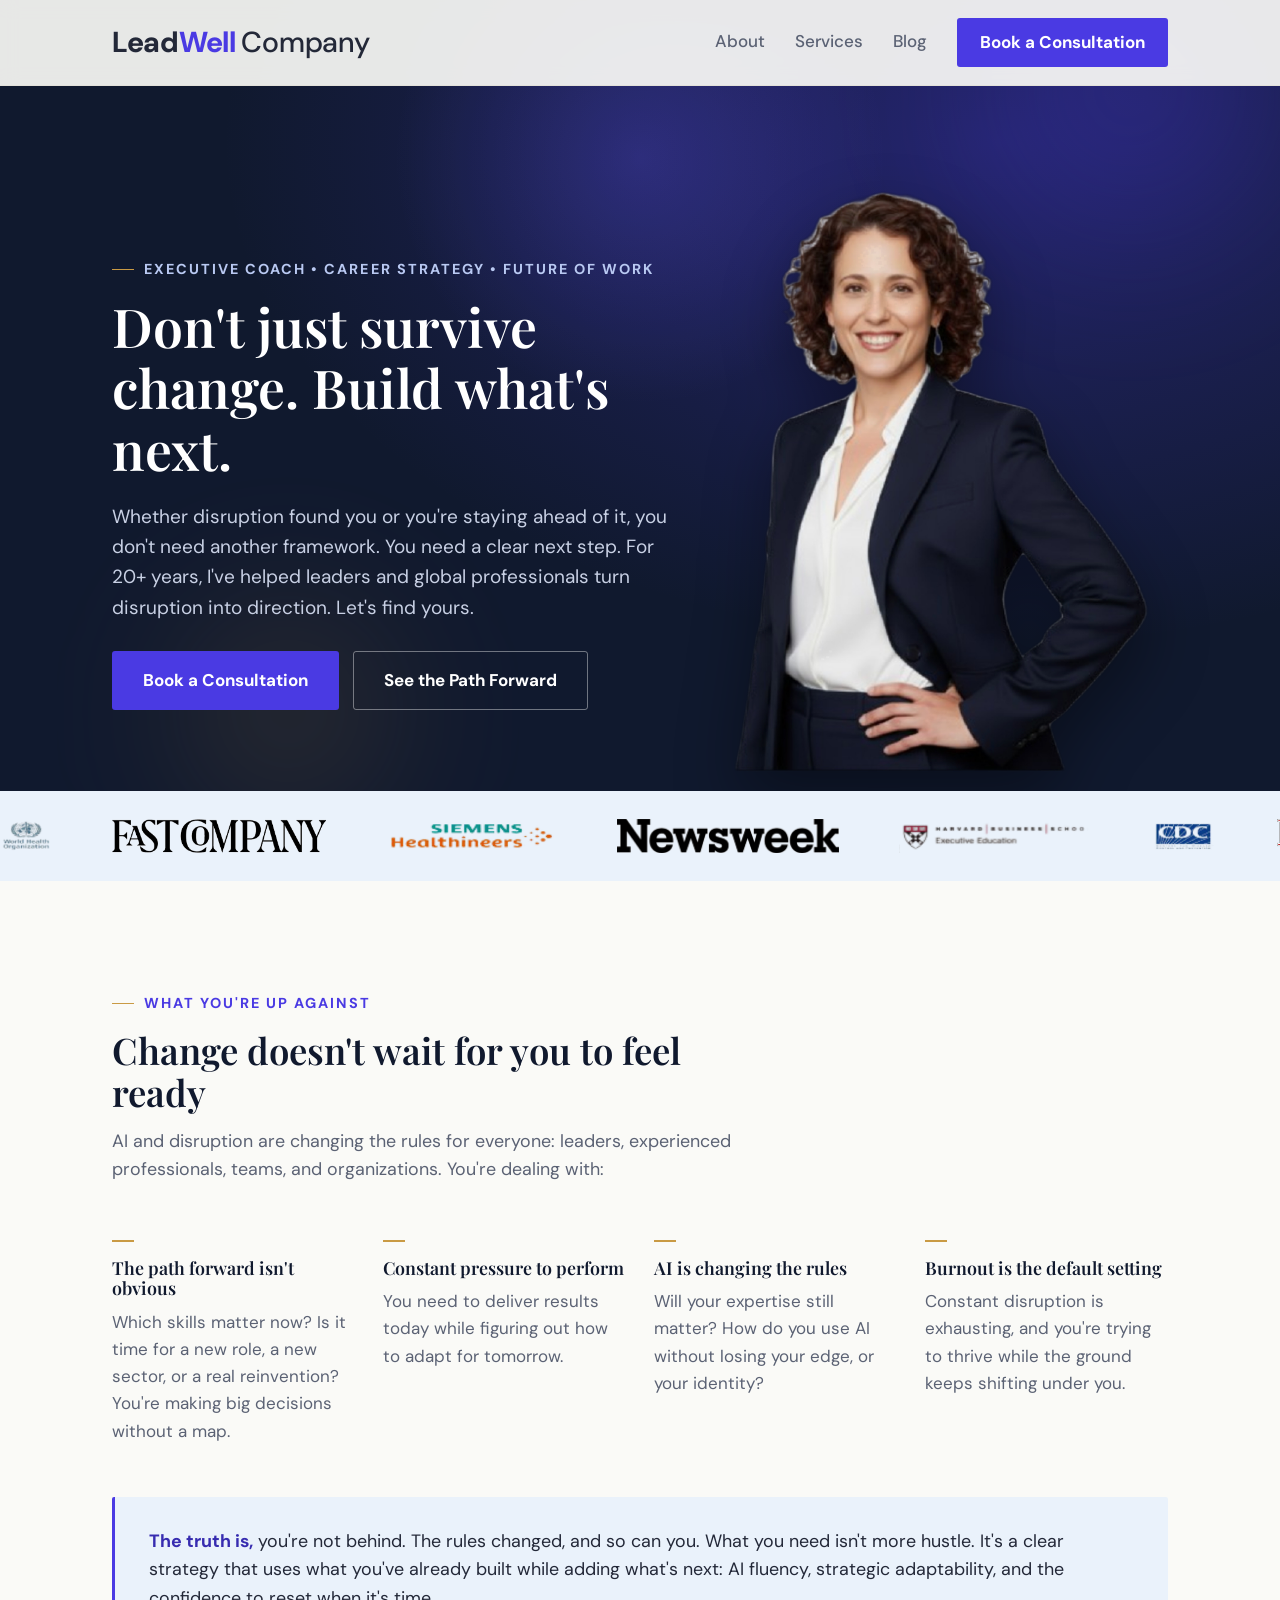
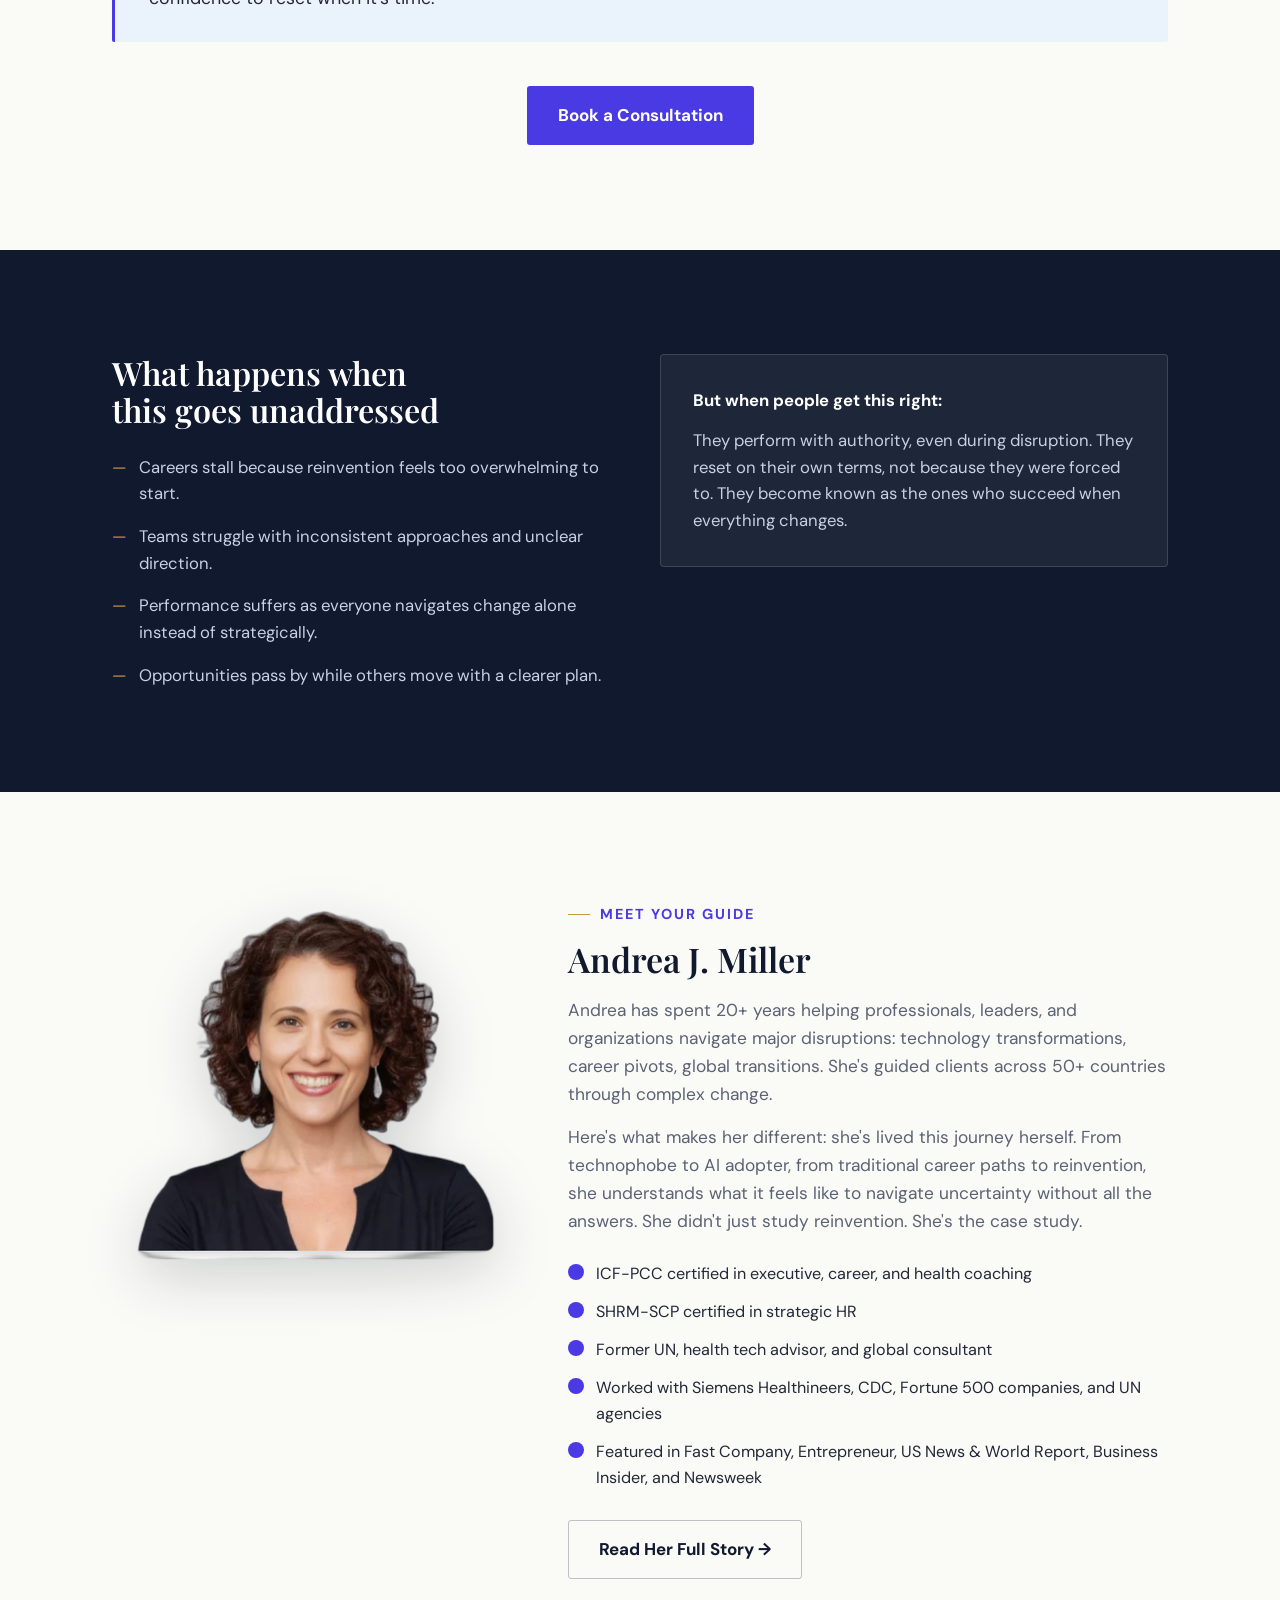
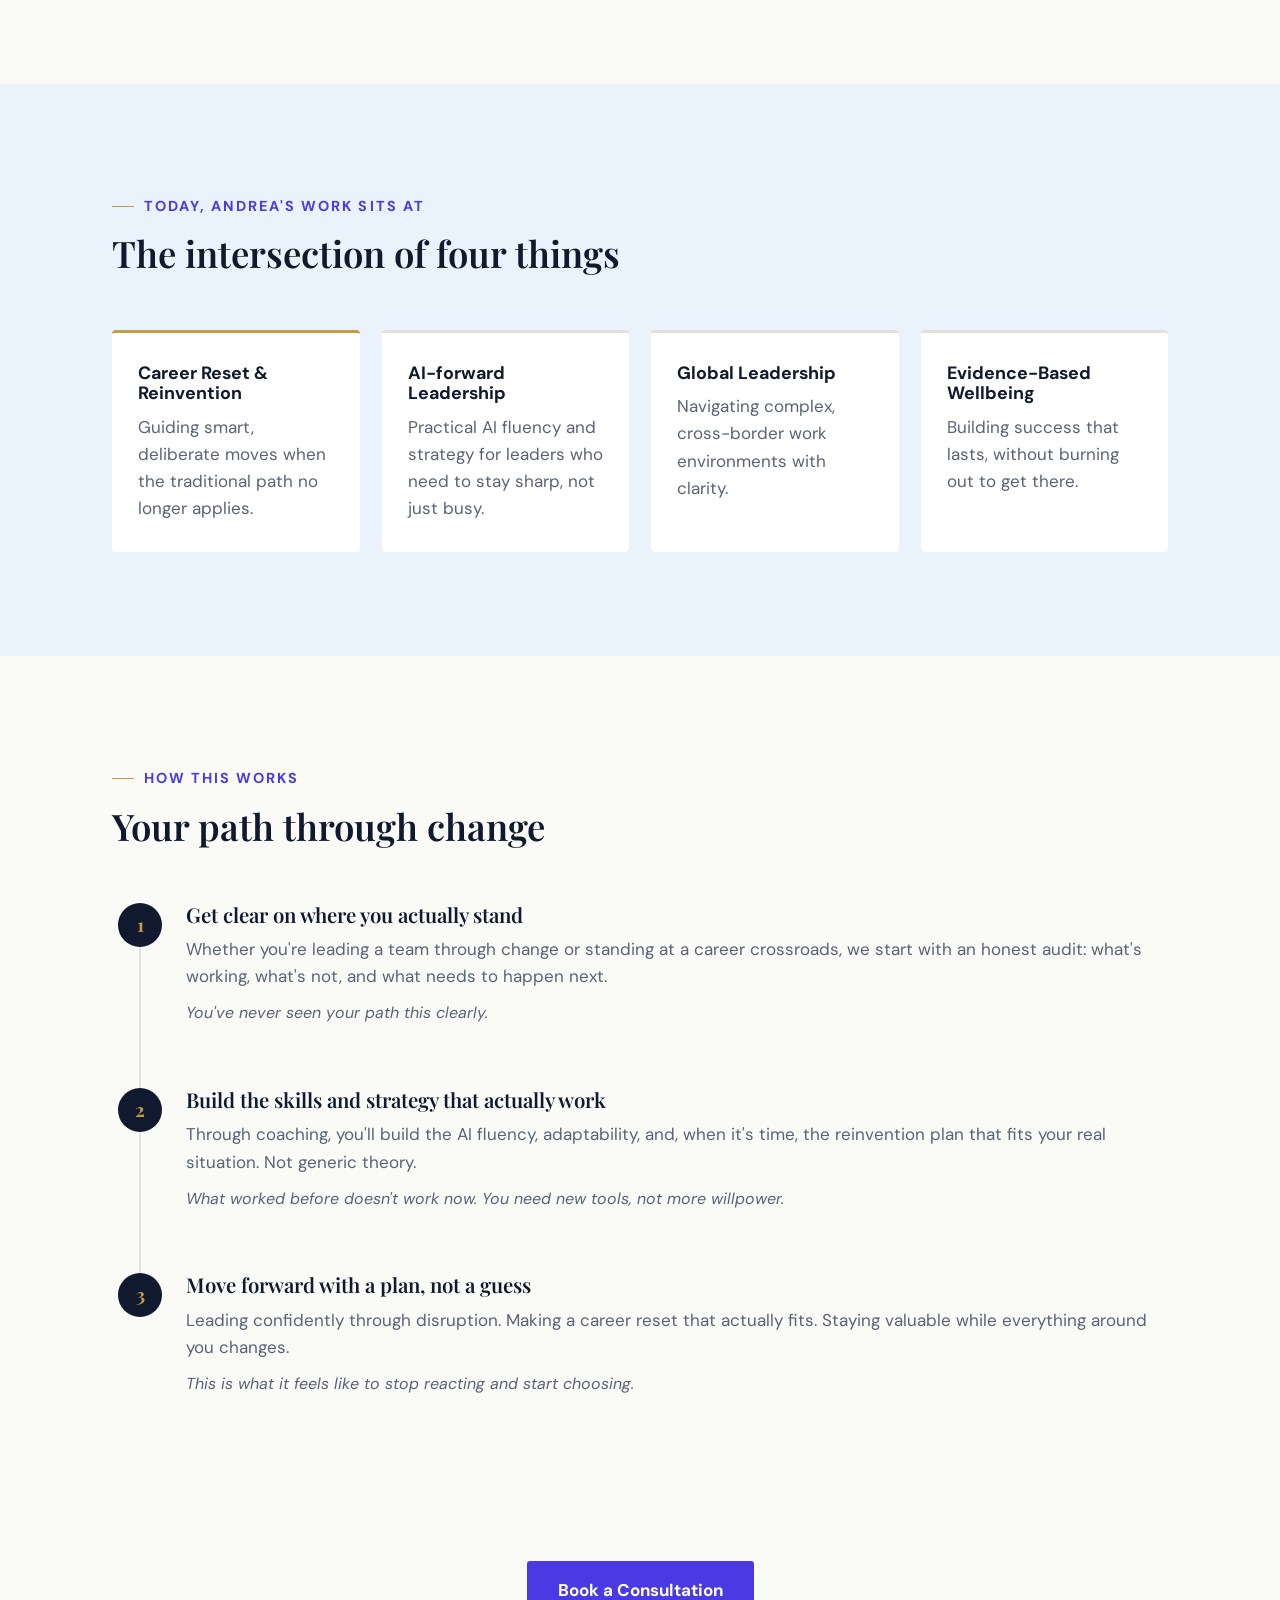
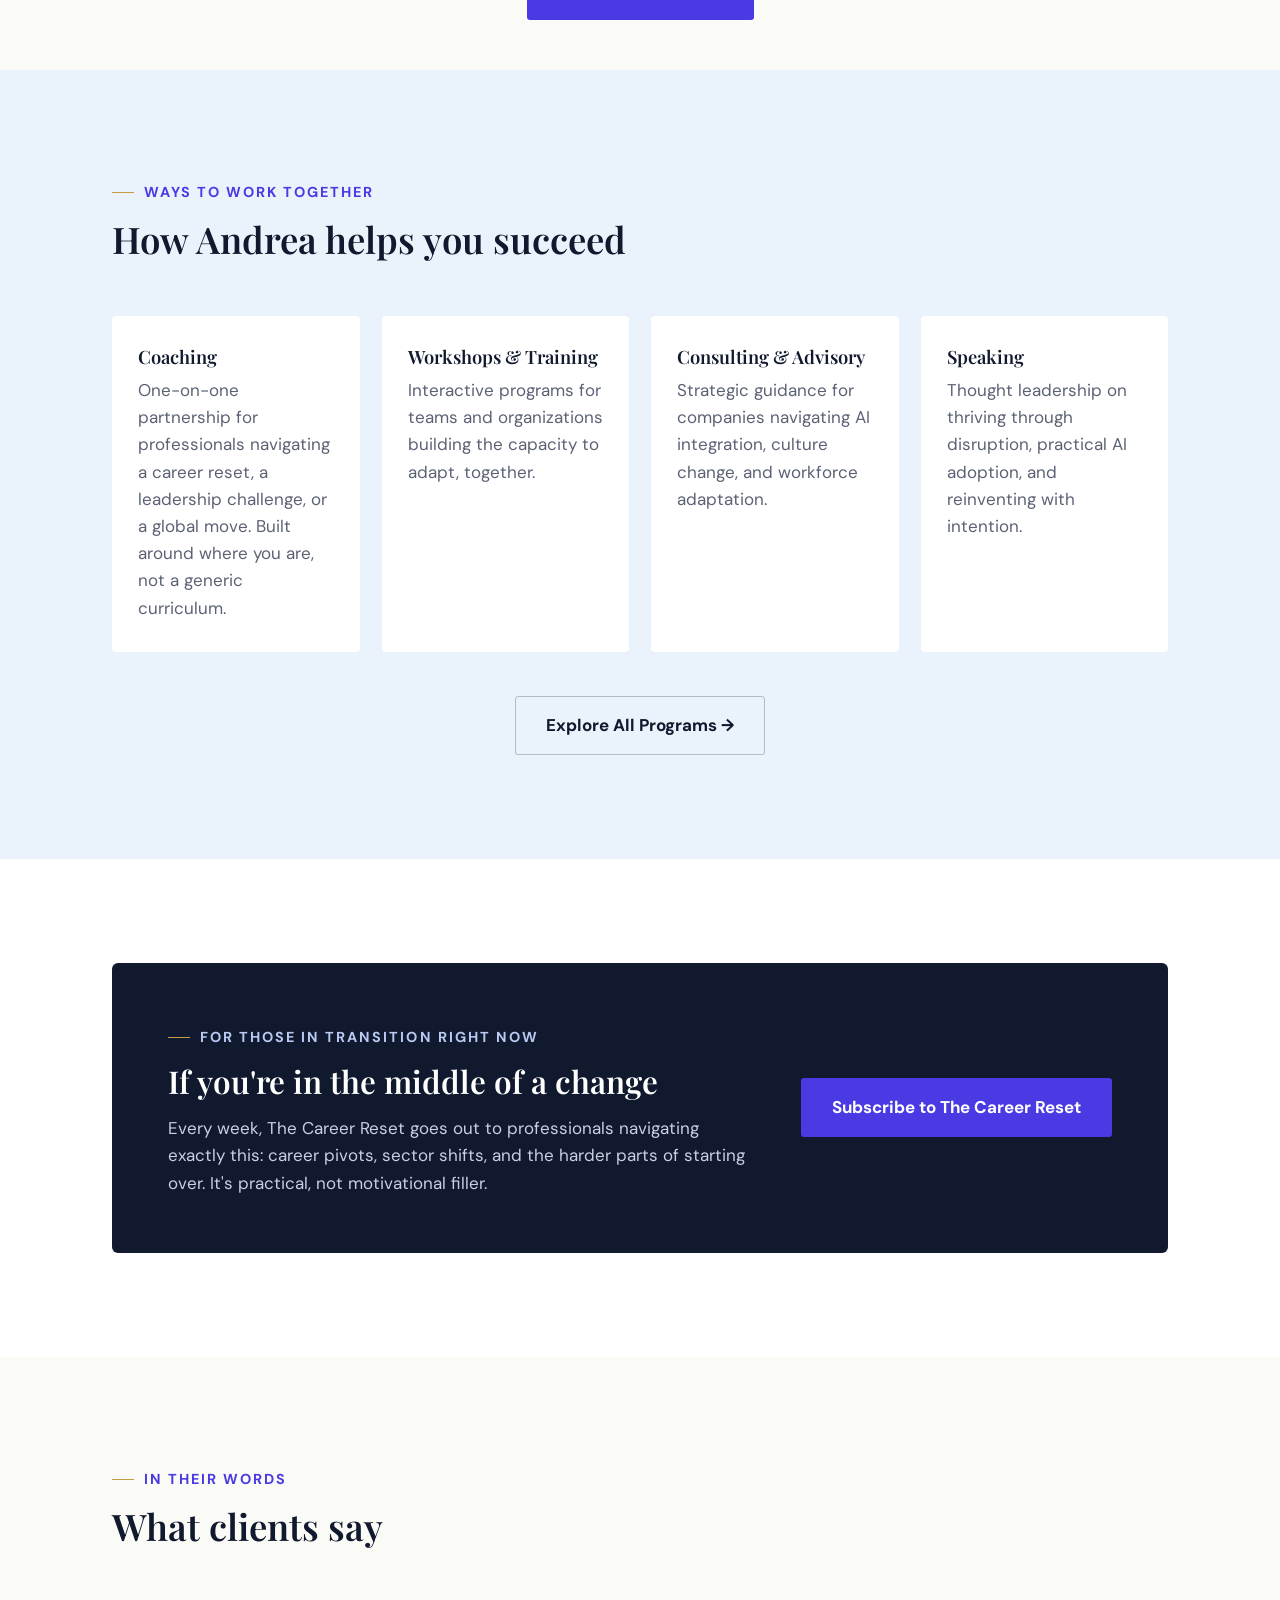
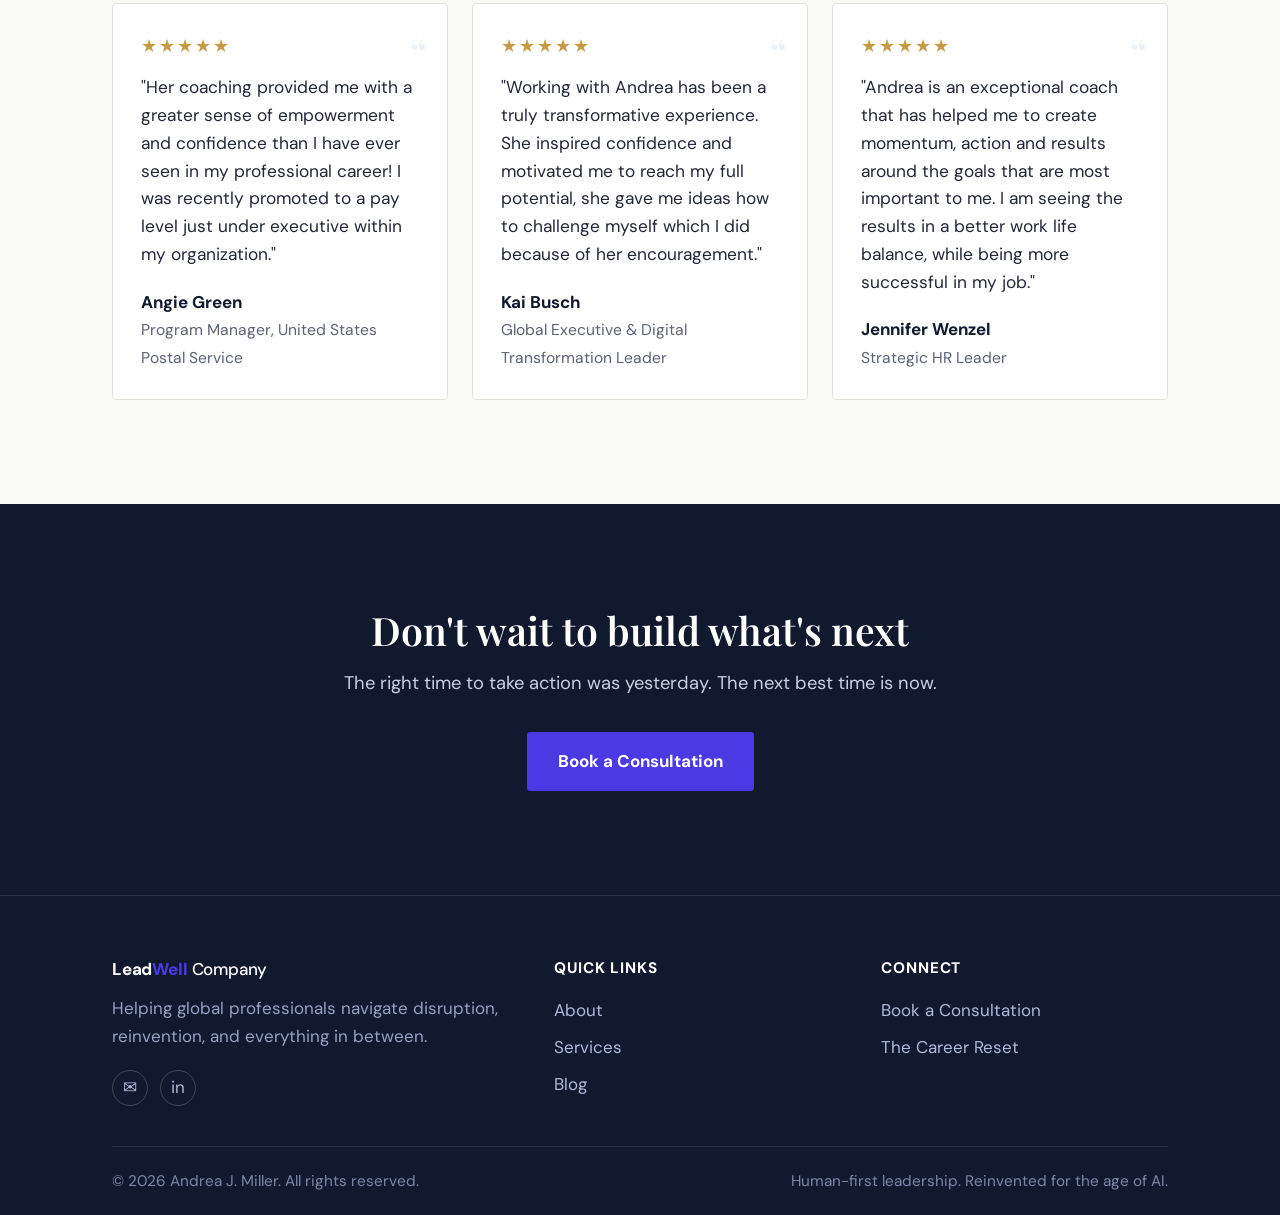
==== commit 4f7f82b9: "Remove hero waypoint arrow graphic and its CSS entirely" ====
--- a/index.html
+++ b/index.html
@@ -35,12 +35,6 @@
         <span class="eyebrow">Executive Coach &bull; Career Strategy &bull; Future of Work</span>
         <h1>Don't just survive change. Build what's next.</h1>
         <p class="hero-sub">Whether disruption found you or you're staying ahead of it, you don't need another framework. You need a clear next step. For 20+ years, I've helped leaders and global professionals turn disruption into direction. Let's find yours.</p>
-        <div class="waypoint" aria-hidden="true">
-          <svg viewBox="0 0 500 60" preserveAspectRatio="none">
-            <polyline points="4,54 130,30 210,40 300,14 390,26 466,6"/>
-            <polygon points="466,6 451,17 447,4"/>
-          </svg>
-        </div>
         <div class="hero-ctas">
           <a href="contact.html" class="btn btn-primary">Book a Consultation</a>
           <a href="#approach" class="btn btn-outline-light">See the Path Forward</a>
--- a/assets/style.css
+++ b/assets/style.css
@@ -73,11 +73,6 @@
   .hero h1{color:var(--white);font-size:3.15rem;max-width:9.5em;margin-bottom:22px;}
   .hero-sub{color:#C8D0E4;font-size:1.12rem;max-width:34em;margin-bottom:28px;}
   .hero-sub strong{color:var(--white);font-weight:600;}
-  .waypoint{margin:28px 0 46px;animation:wp-bob 2.6s ease-in-out infinite;}
-  .waypoint svg{display:block;width:100%;max-width:520px;height:60px;overflow:visible;}
-  .waypoint polyline{stroke:var(--gold);stroke-width:2;stroke-linejoin:round;stroke-linecap:round;fill:none;}
-  .waypoint polygon{fill:var(--gold);}
-  @keyframes wp-bob{0%,100%{transform:translateY(0);}50%{transform:translateY(-7px);}}
   .hero-ctas{display:flex;gap:14px;flex-wrap:wrap;}
   .hero-photo{position:relative;z-index:1;}
   .hero-photo-frame{position:relative;}
@@ -211,7 +206,6 @@
   .reveal.in{opacity:1;transform:translateY(0);}
   @media (prefers-reduced-motion: reduce){
     .reveal{opacity:1;transform:none;transition:none;}
-    .waypoint{animation:none;}
     .hero-blob-a,.hero-blob-b{animation:none;}
     .marquee-track{animation:none;}
     .hero-spotlight{display:none;}
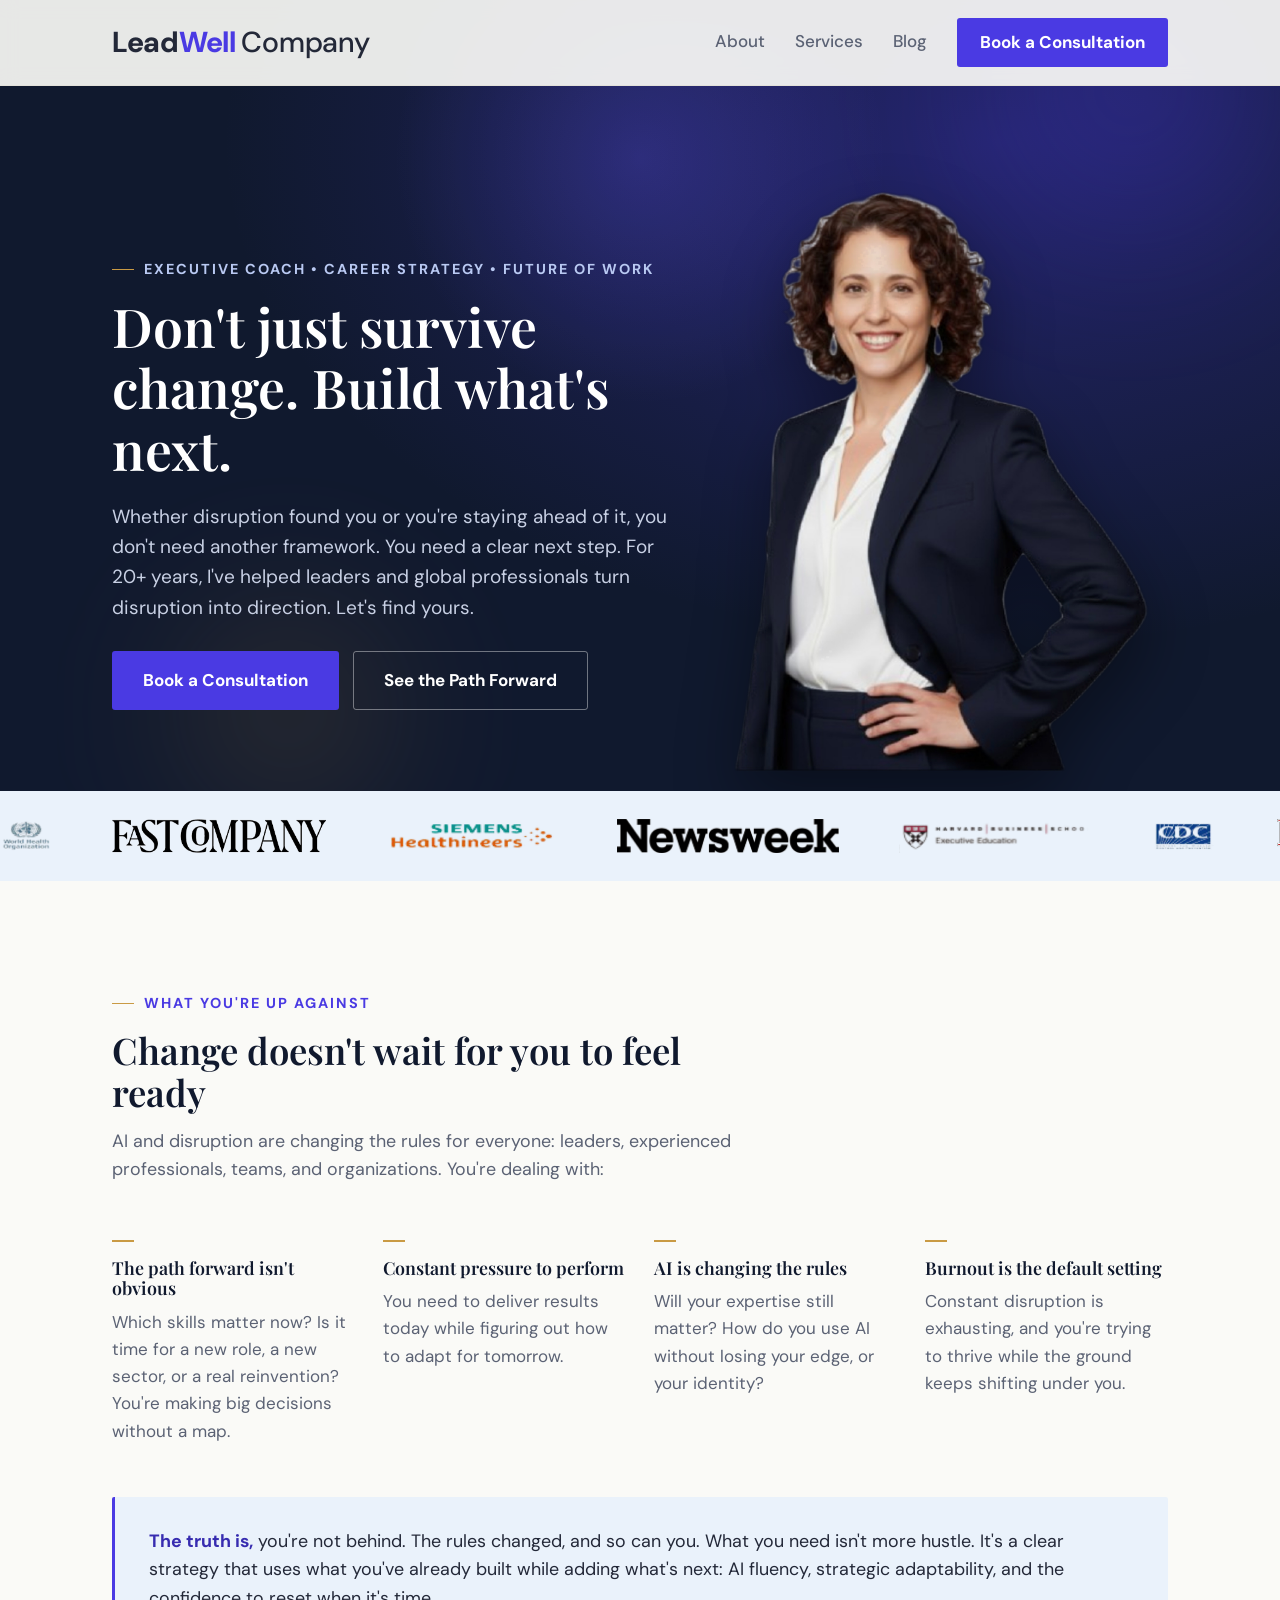
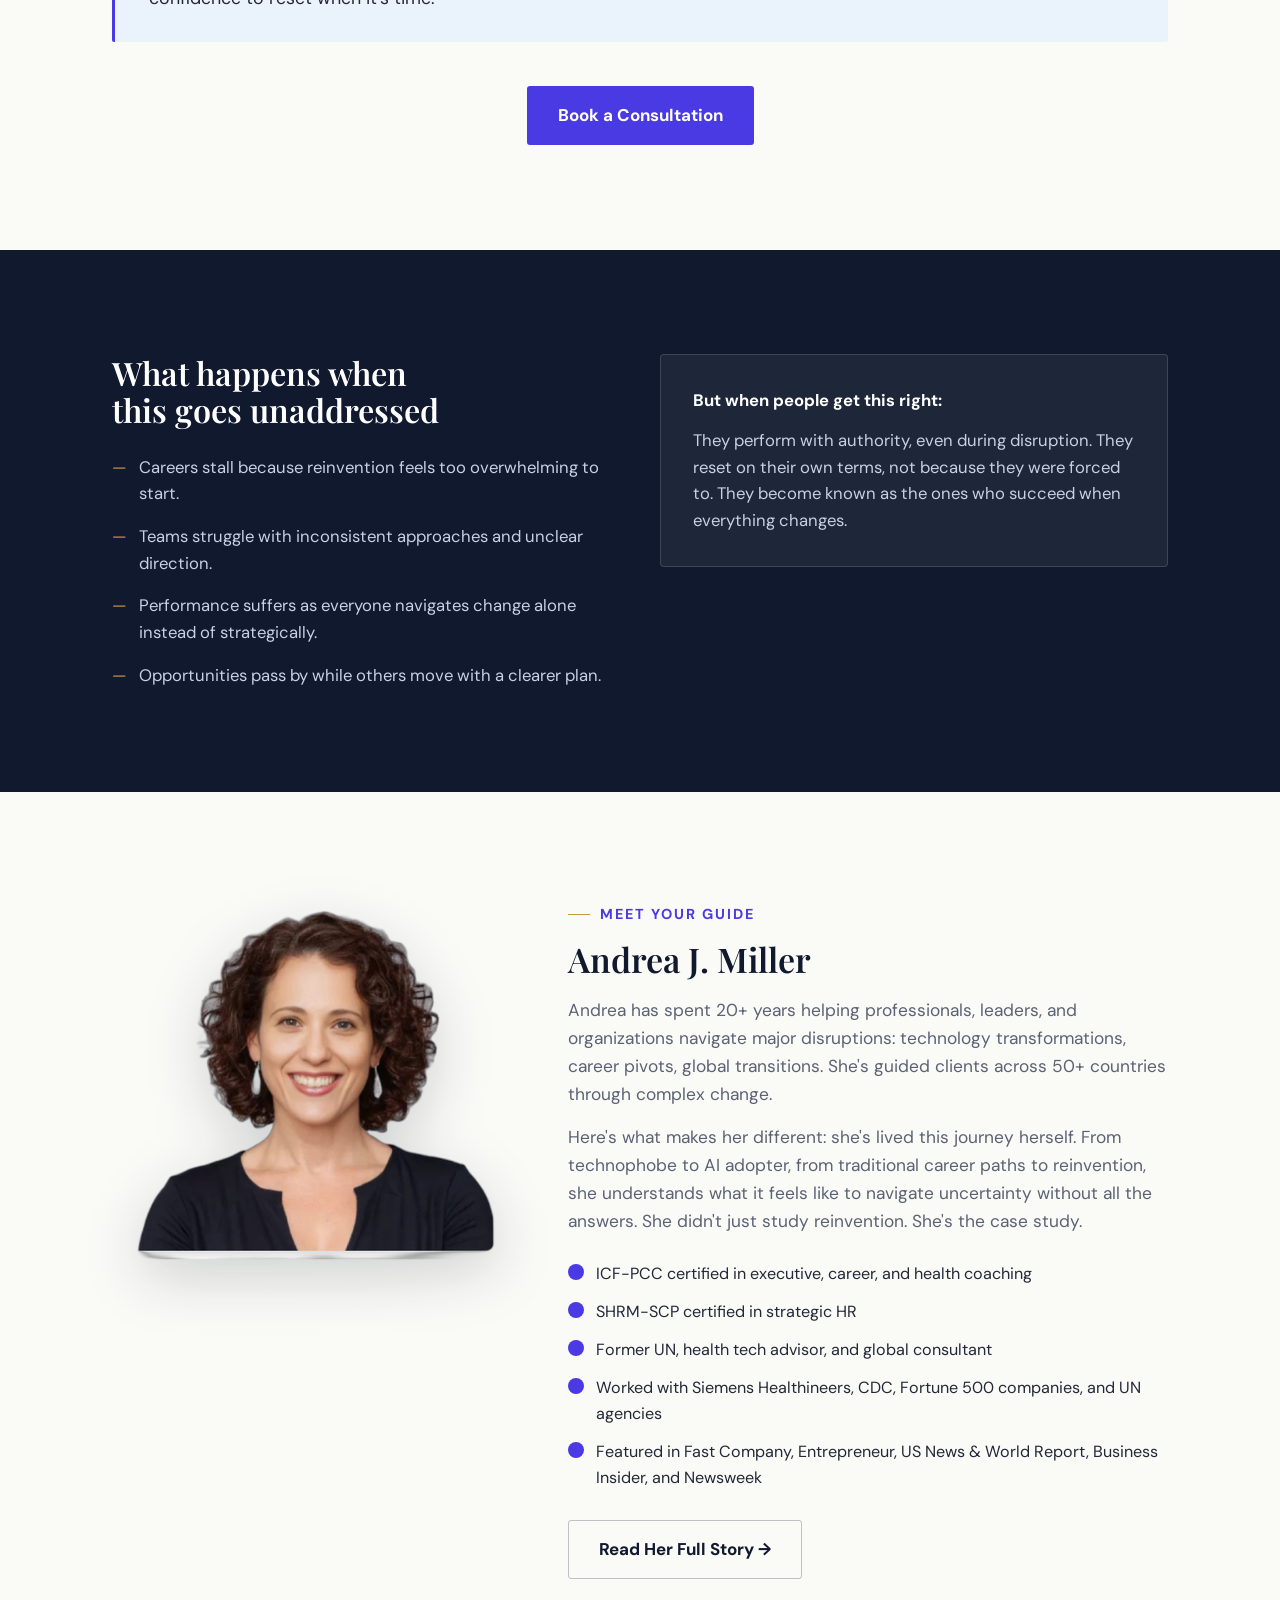
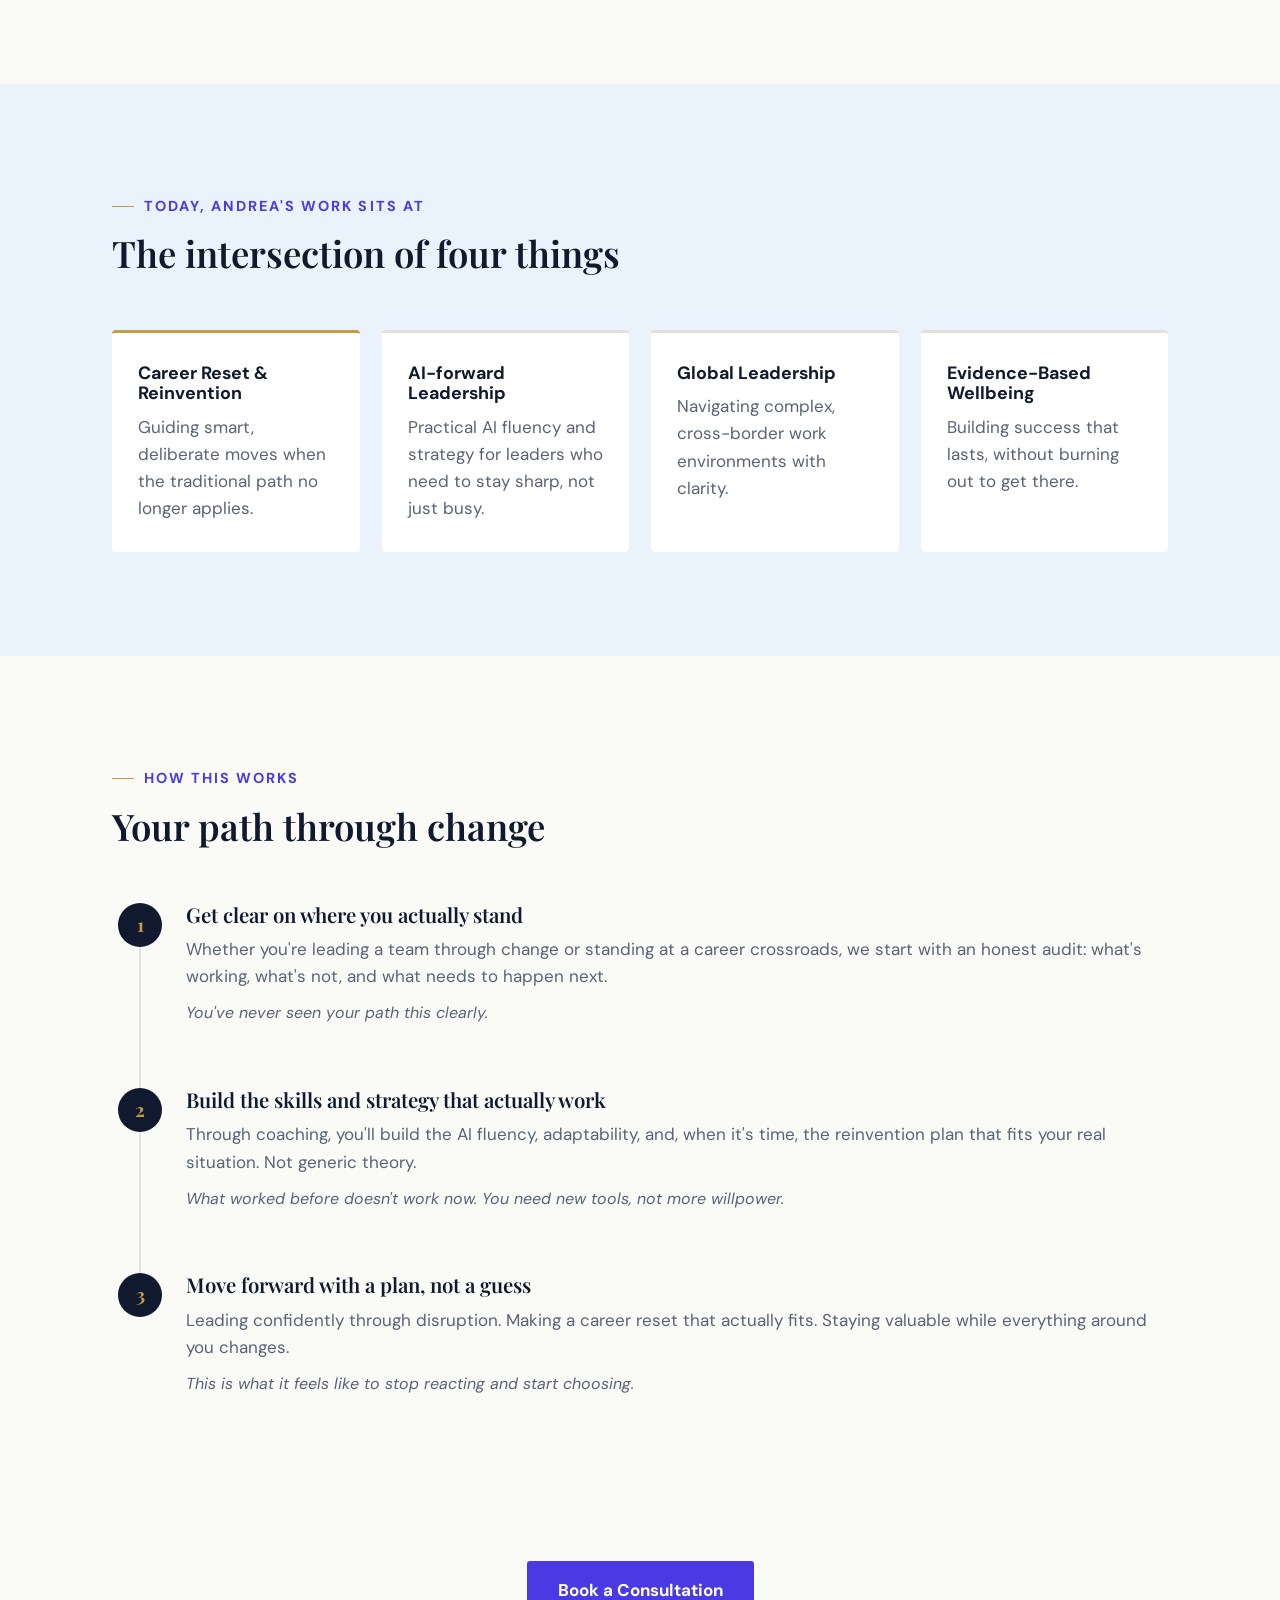
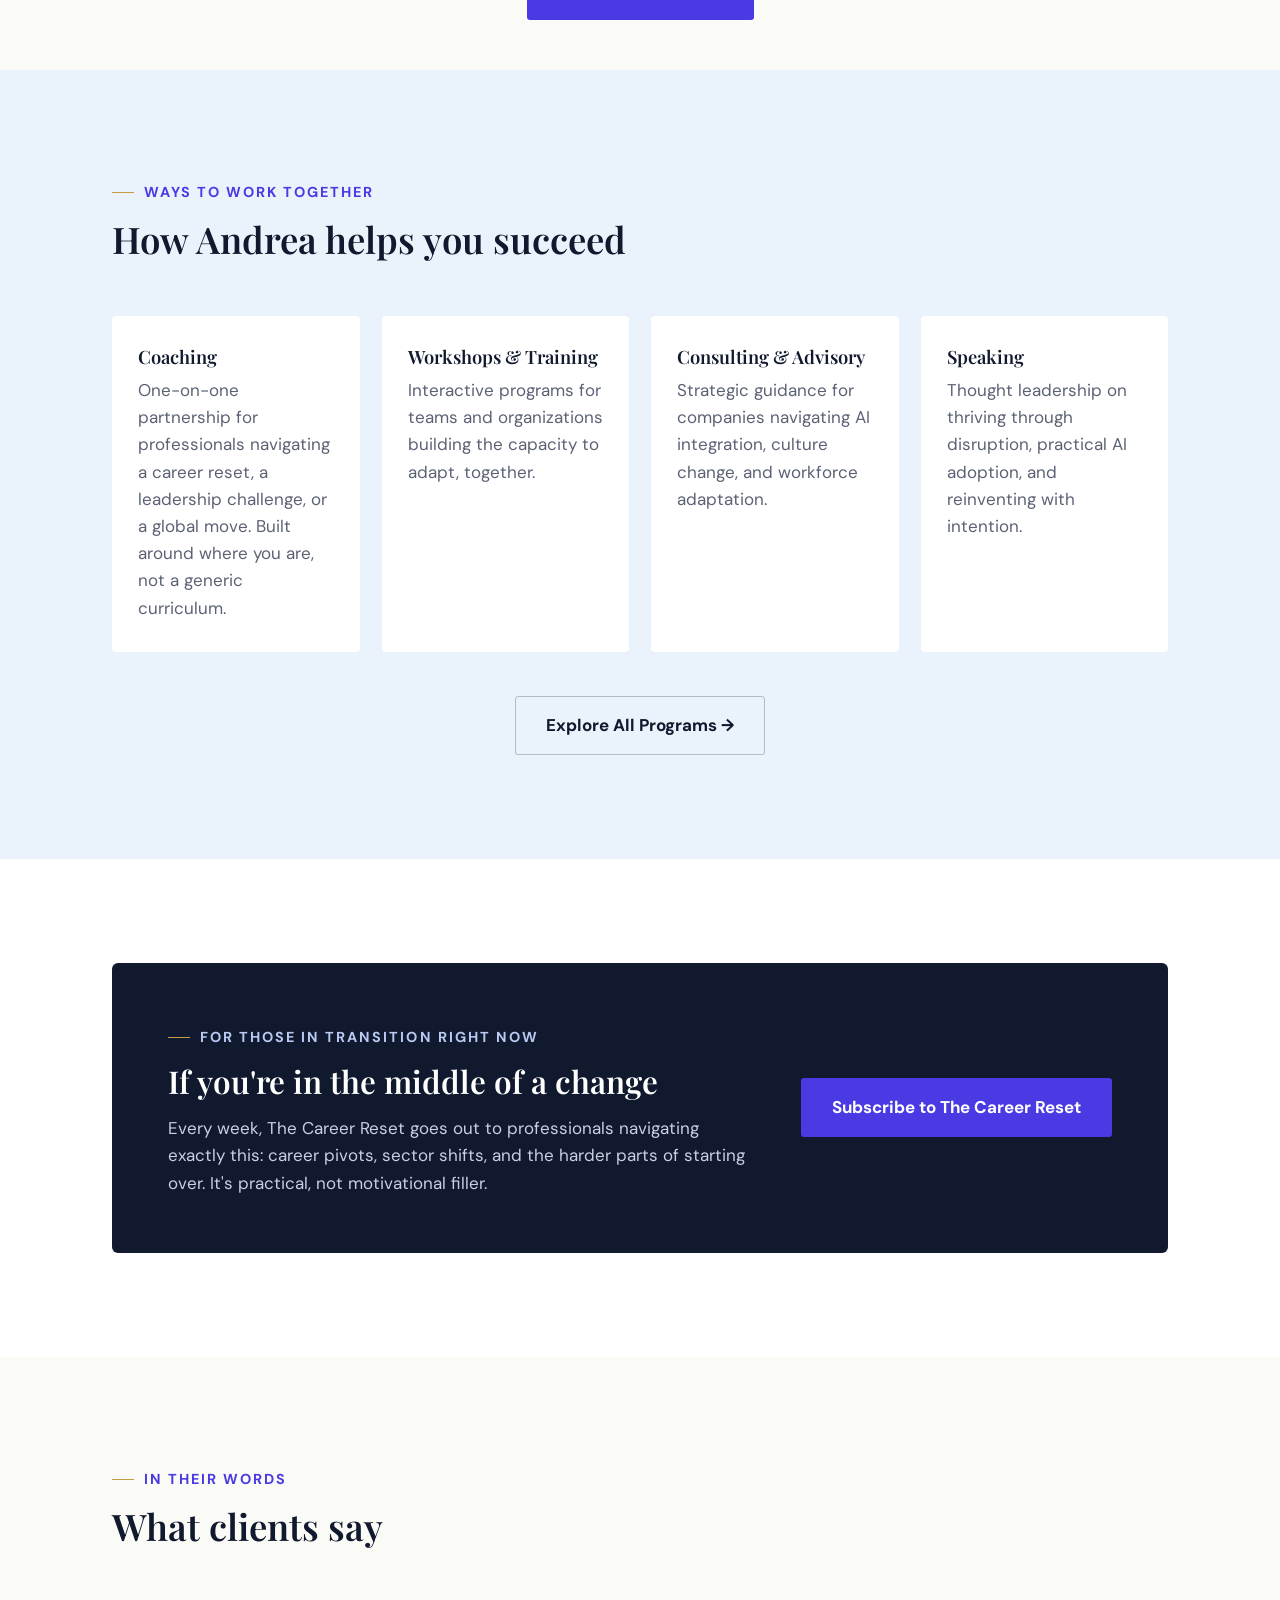
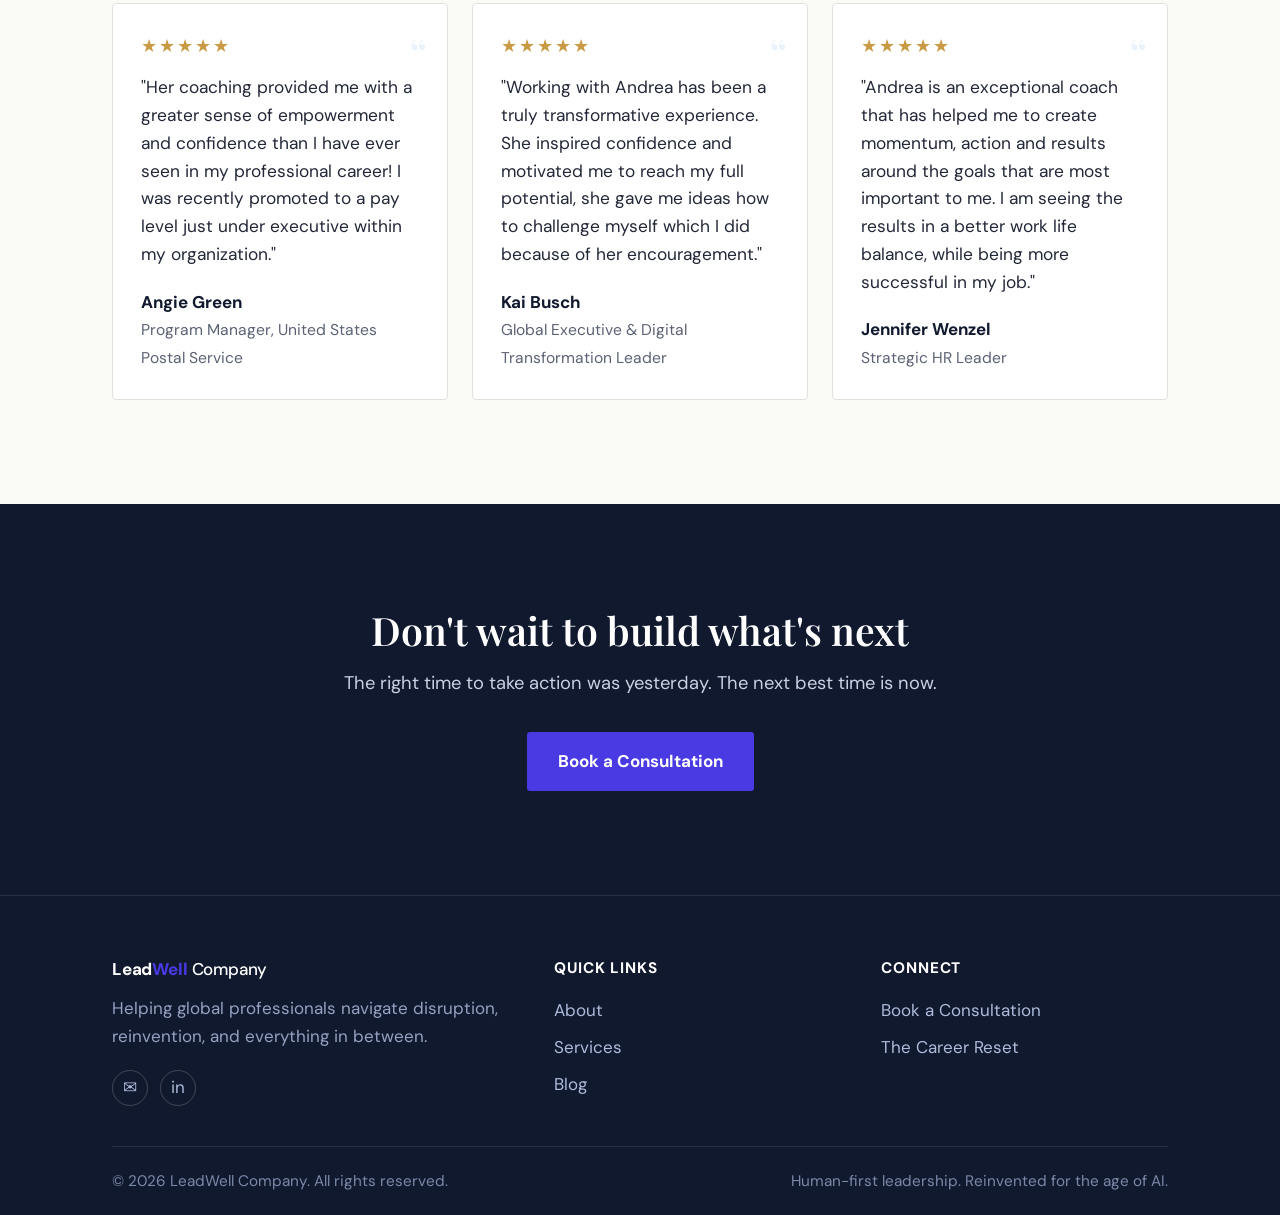
==== commit fb988f27: "Update footer links and copyright information" ====
--- a/index.html
+++ b/index.html
@@ -4,6 +4,8 @@
 <meta charset="UTF-8">
 <meta name="viewport" content="width=device-width, initial-scale=1.0">
 <title>LeadWell Company | Executive Coaching, AI &amp; Leadership, Career Reinvention</title>
+<!-- This line breaks the old cache and sets your new tab icon -->
+<link rel="icon" href="data:image/svg+xml,<svg xmlns=%22http://www.w3.org/2000/svg%22 viewBox=%220 0 100 100%22><text y=%22.9em%22 font-size=%2290%22>🧭</text></svg>">
 <link rel="preconnect" href="https://fonts.googleapis.com">
 <link href="https://fonts.googleapis.com/css2?family=Playfair+Display:ital,wght@0,500;0,600;0,700;1,500&family=DM+Sans:wght@400;500;700;800&display=swap" rel="stylesheet">
 <link rel="stylesheet" href="assets/style.css">
@@ -258,8 +260,8 @@
         <a href="index.html" class="wordmark"><span class="wm-lead">Lead</span><span class="wm-well">Well</span> <span class="wm-company">Company</span></a>
         <p>Helping global professionals navigate disruption, reinvention, and everything in between.</p>
         <div class="footer-icons" style="margin-top:20px;">
-          <a href="#" aria-label="Email">&#9993;</a>
-          <a href="#" aria-label="LinkedIn">in</a>
+          <a href="mailto:andrea@leadwellcompany.com" aria-label="Email">&#9993;</a>
+          <a href="https://www.linkedin.com/in/andreajmiller" aria-label="LinkedIn" target="_blank" rel="noopener">in</a>
         </div>
       </div>
       <div>
@@ -279,7 +281,7 @@
       </div>
     </div>
     <div class="footer-bottom">
-      <span>&copy; 2026 Andrea J. Miller. All rights reserved.</span>
+      <span>&copy; 2026 LeadWell Company. All rights reserved.</span>
       <span>Human-first leadership. Reinvented for the age of AI.</span>
     </div>
   </div>
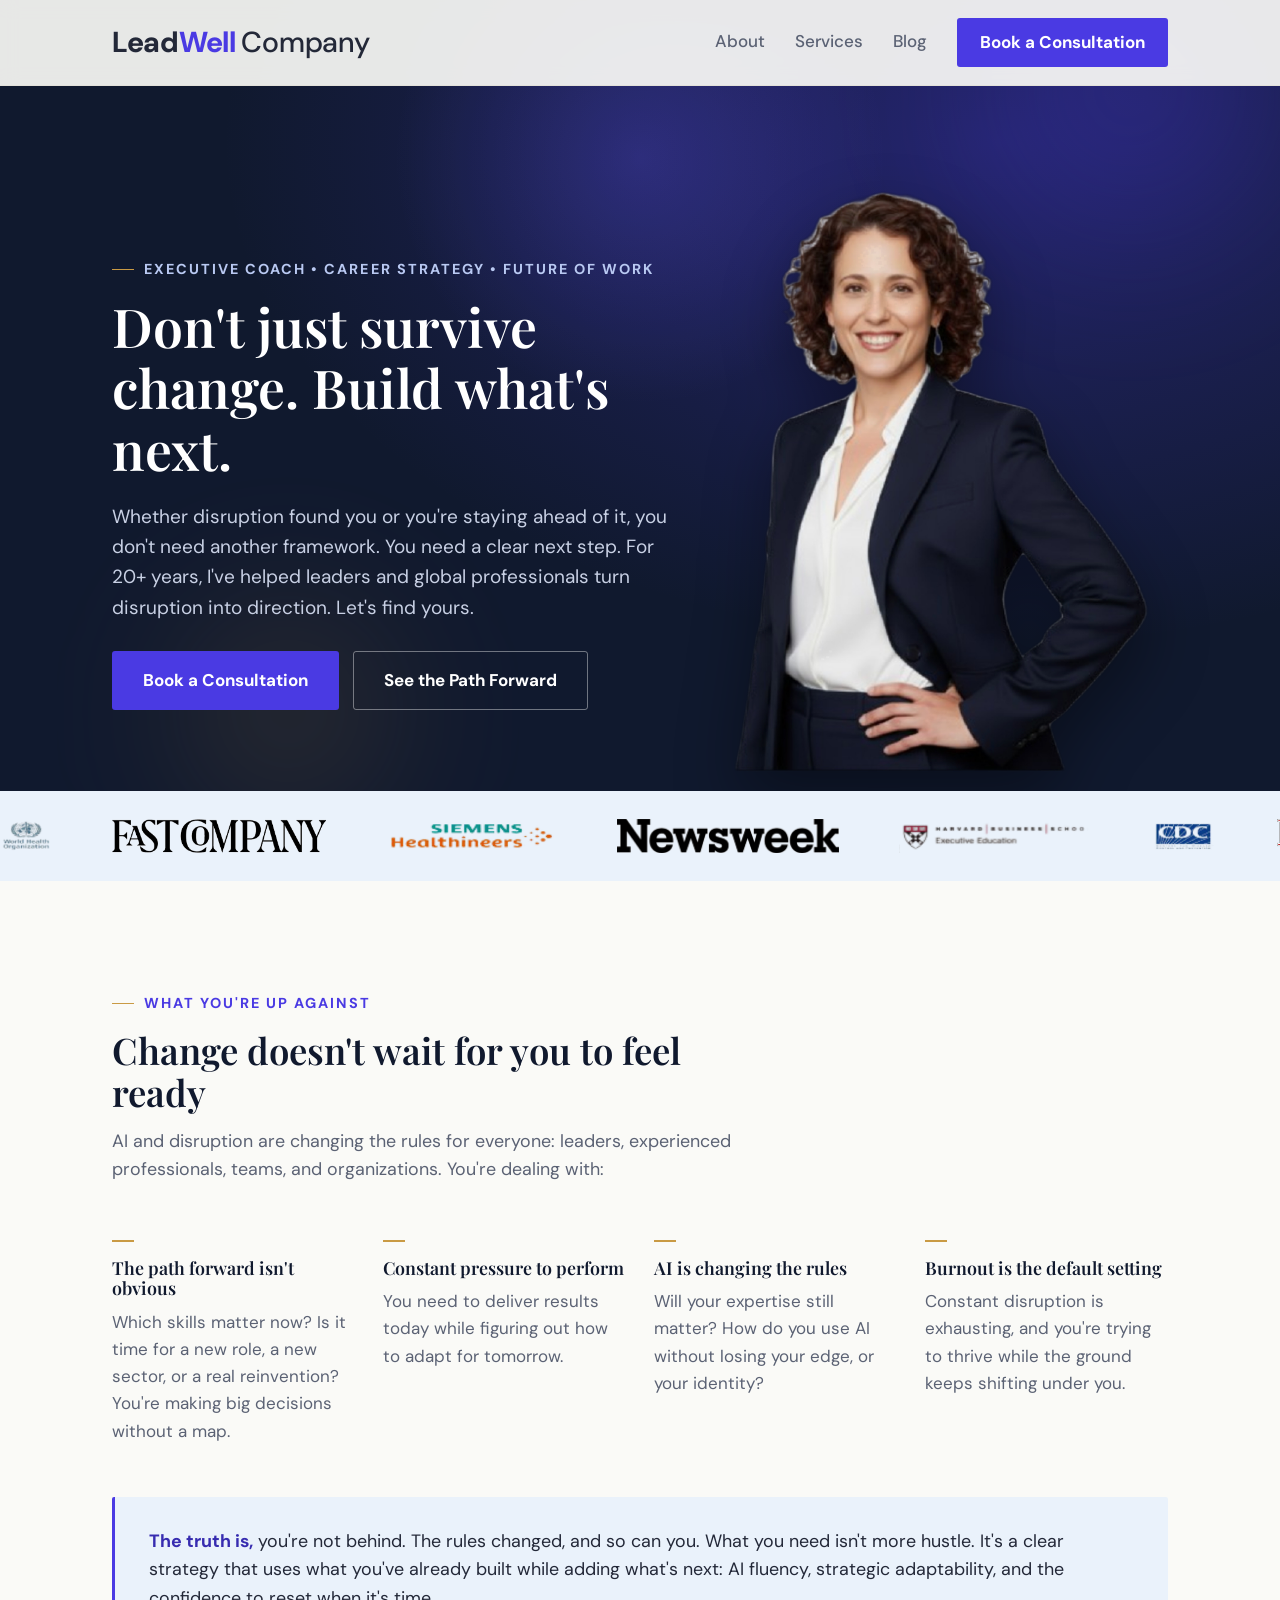
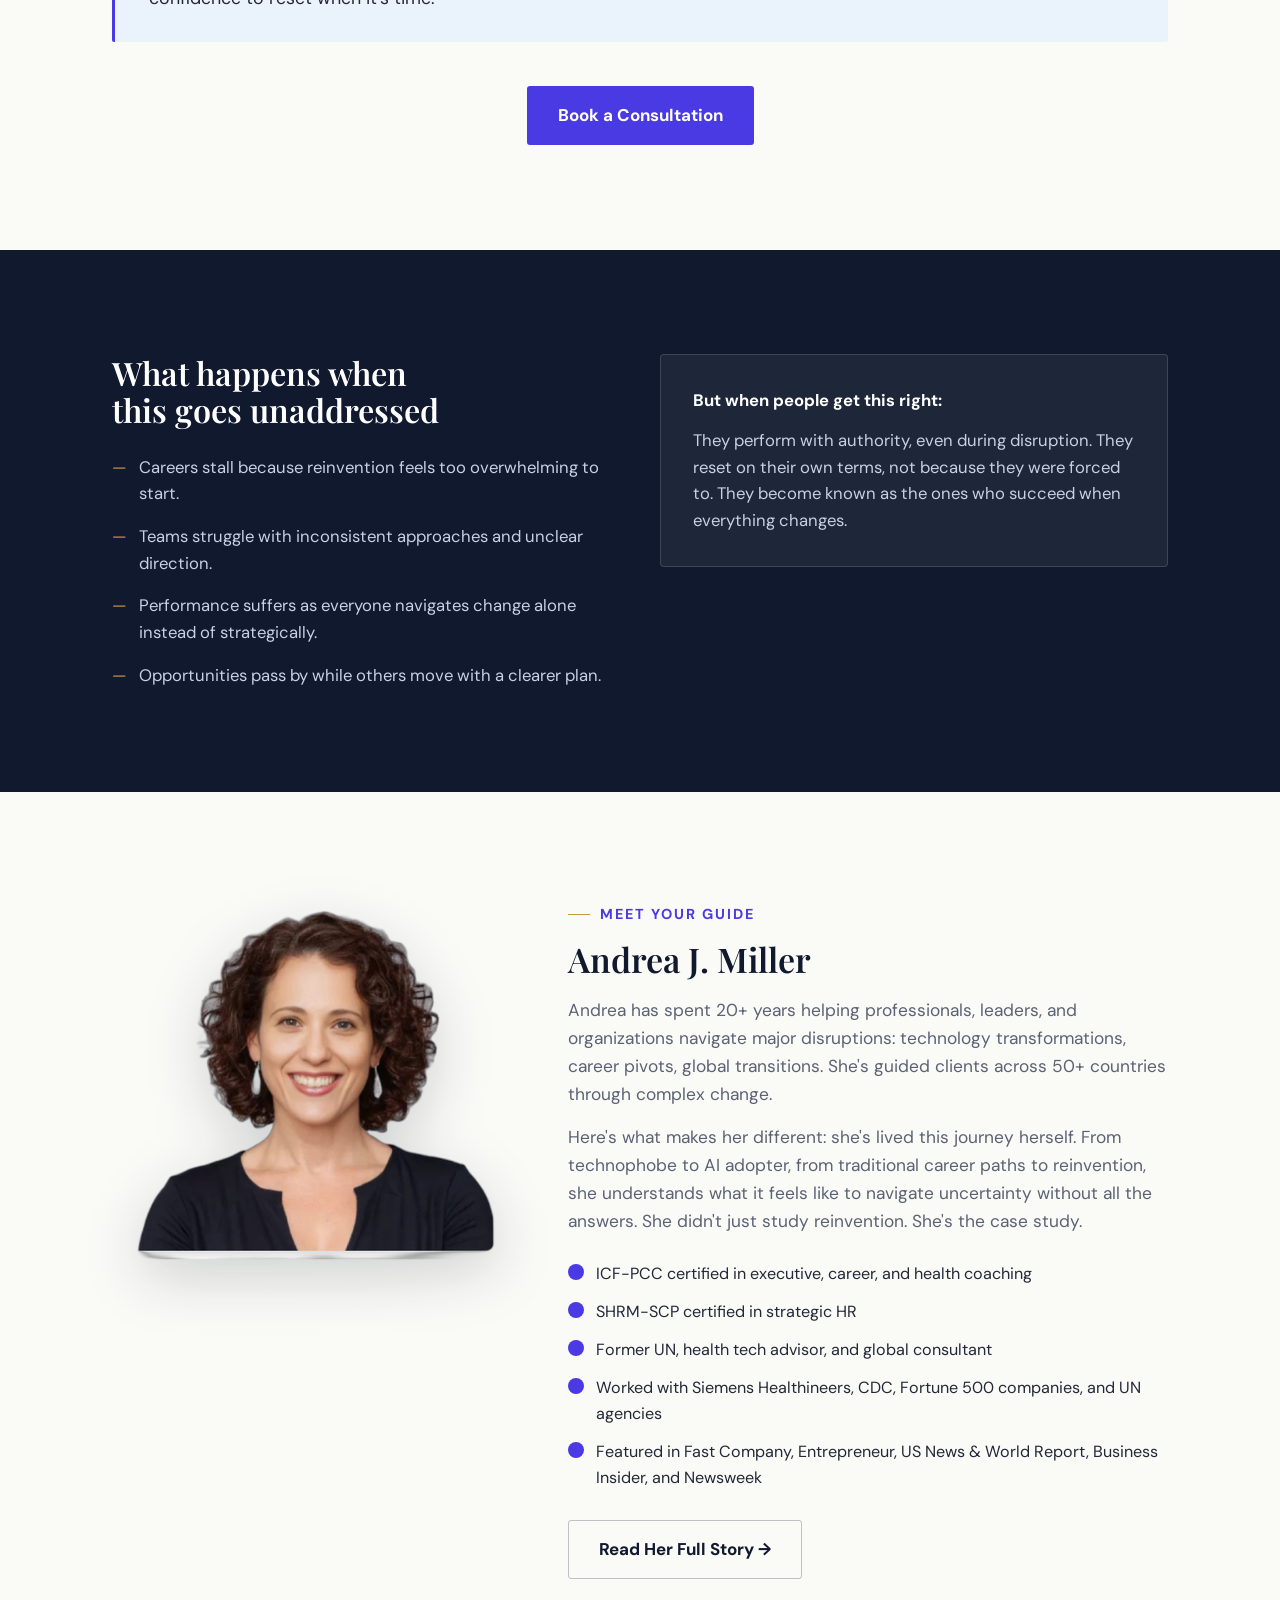
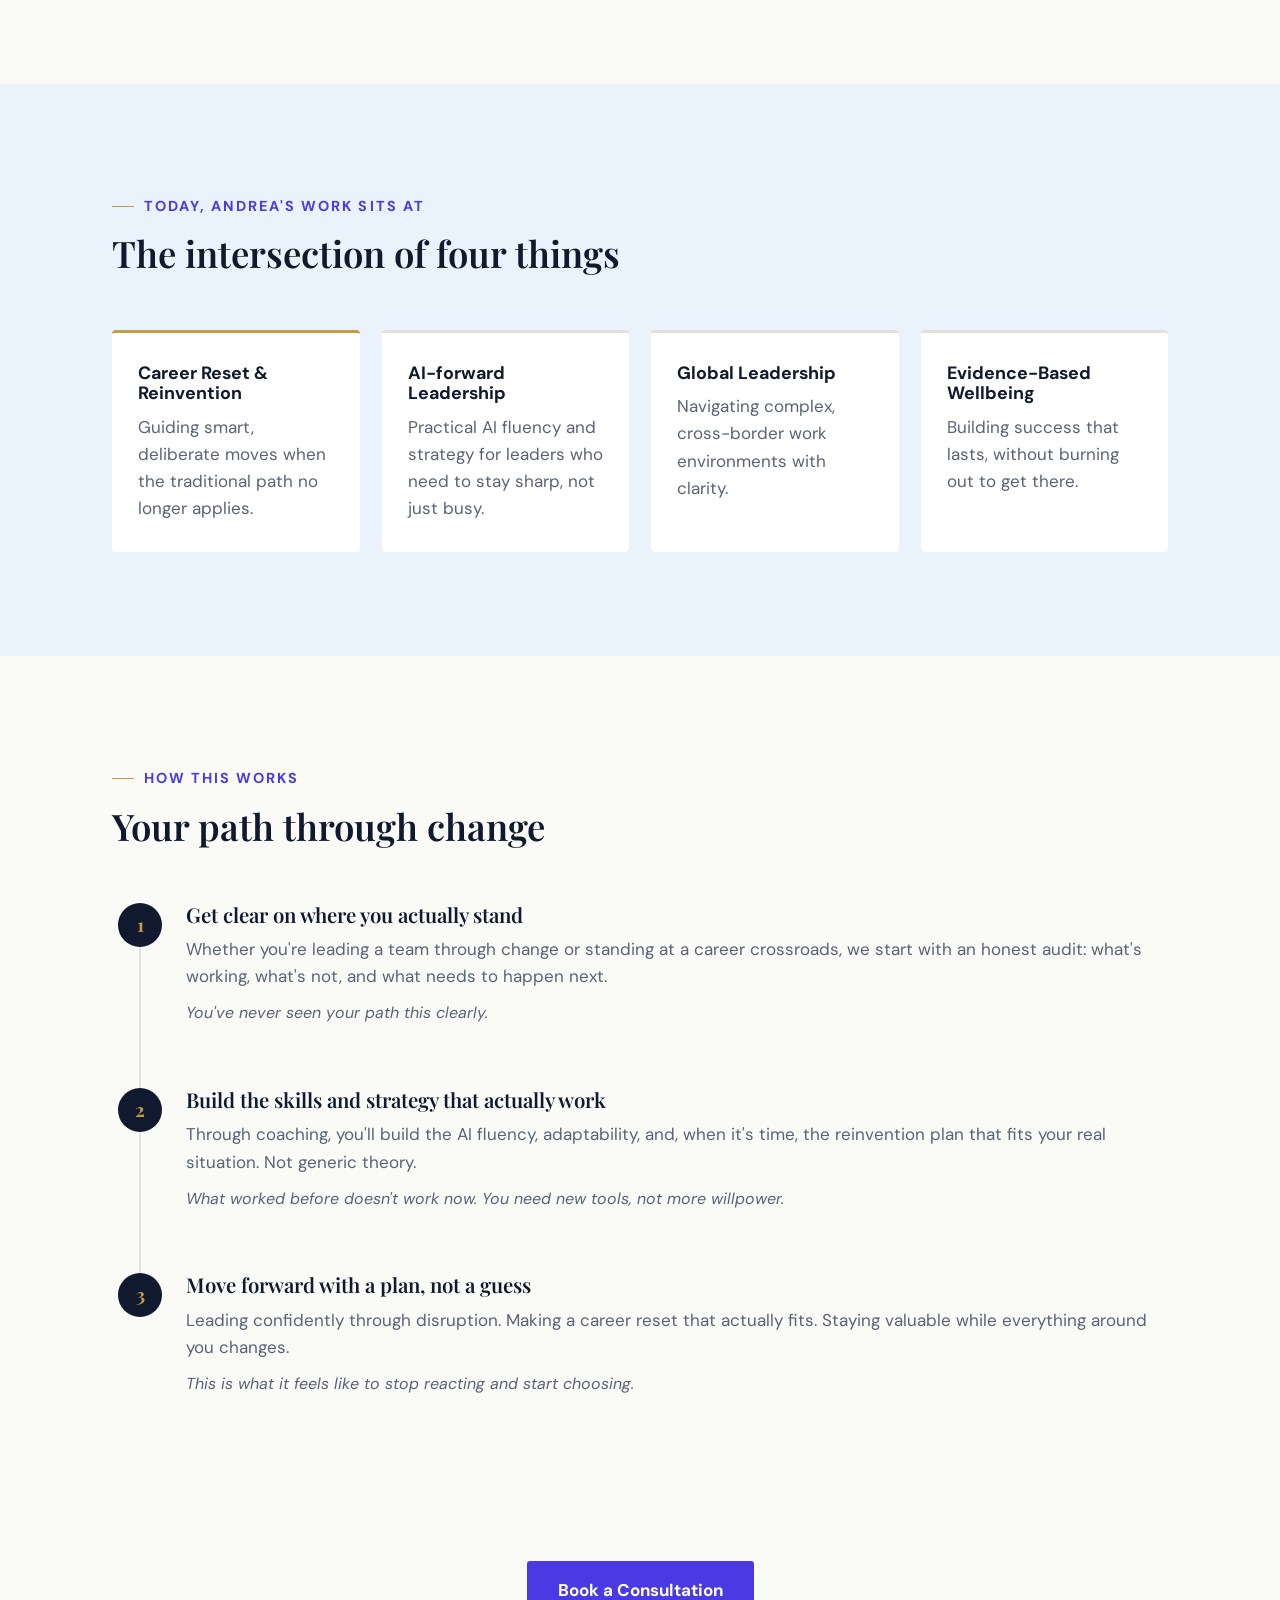
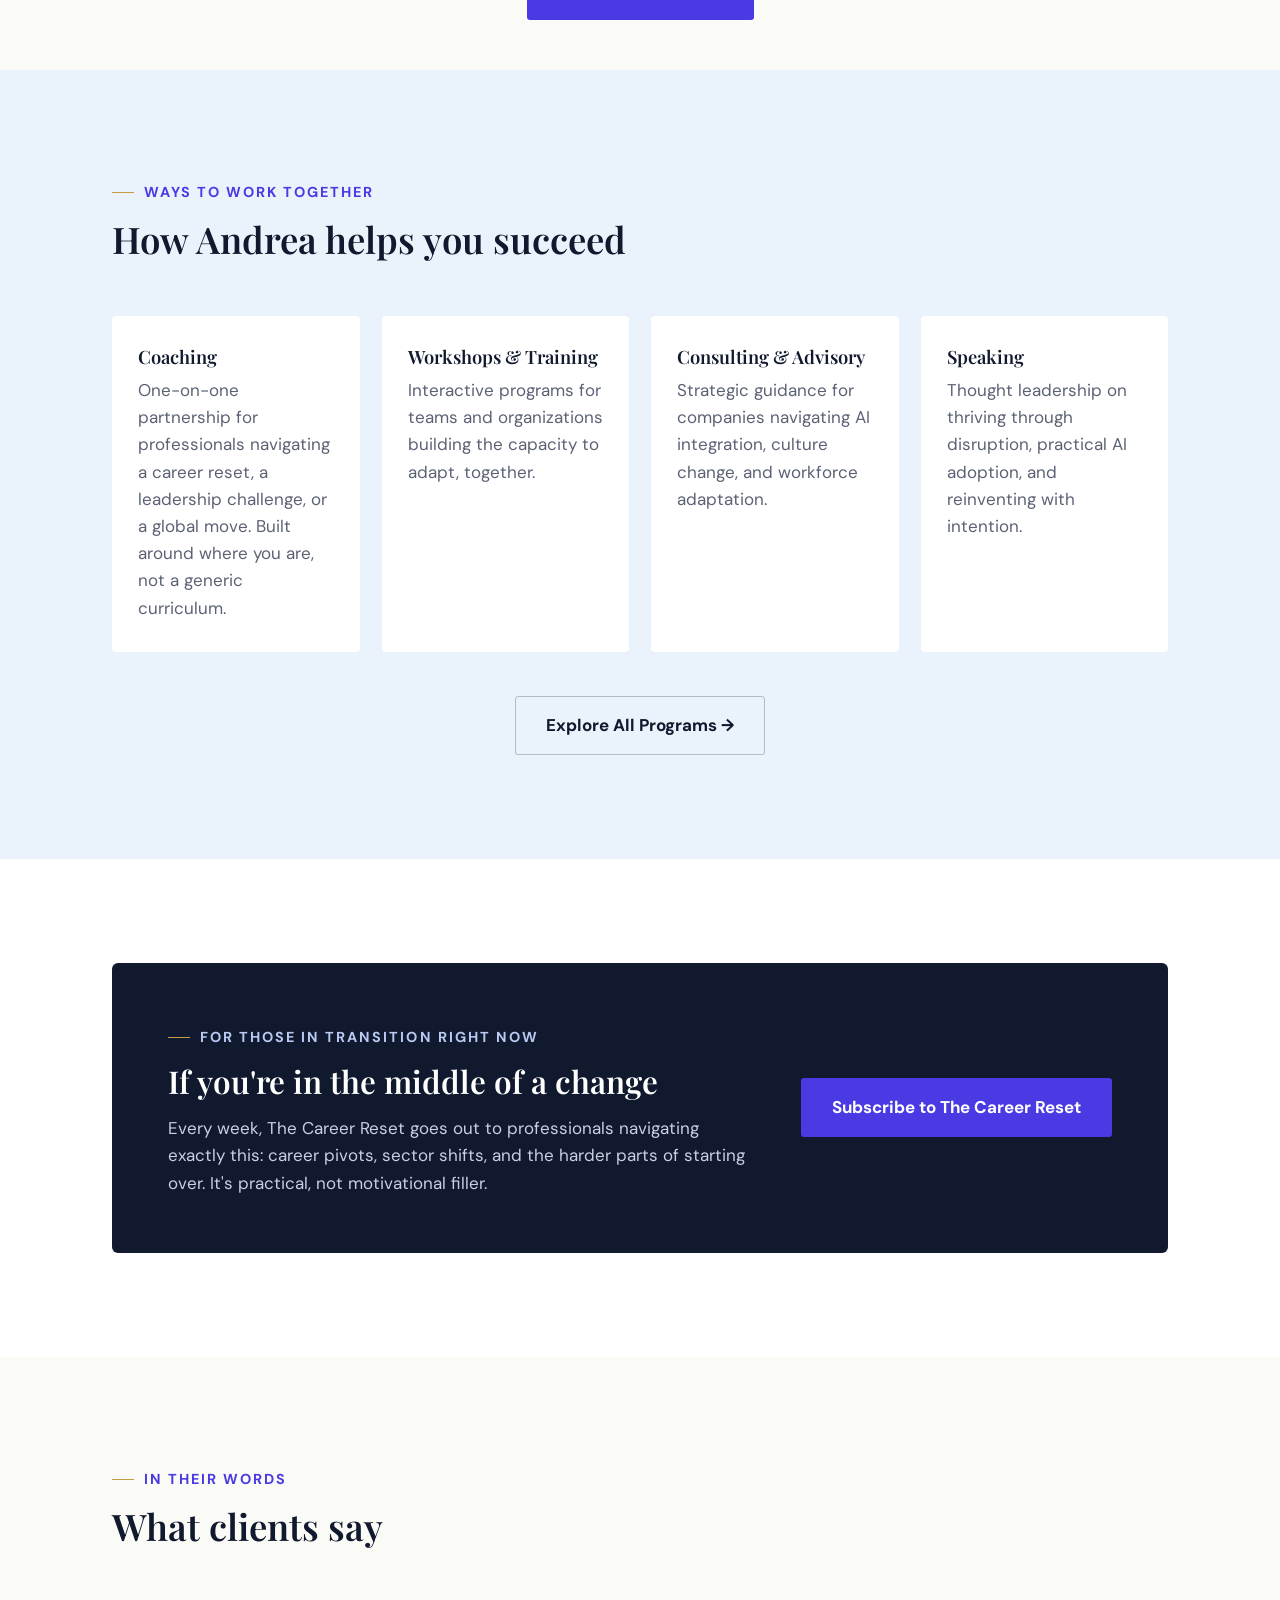
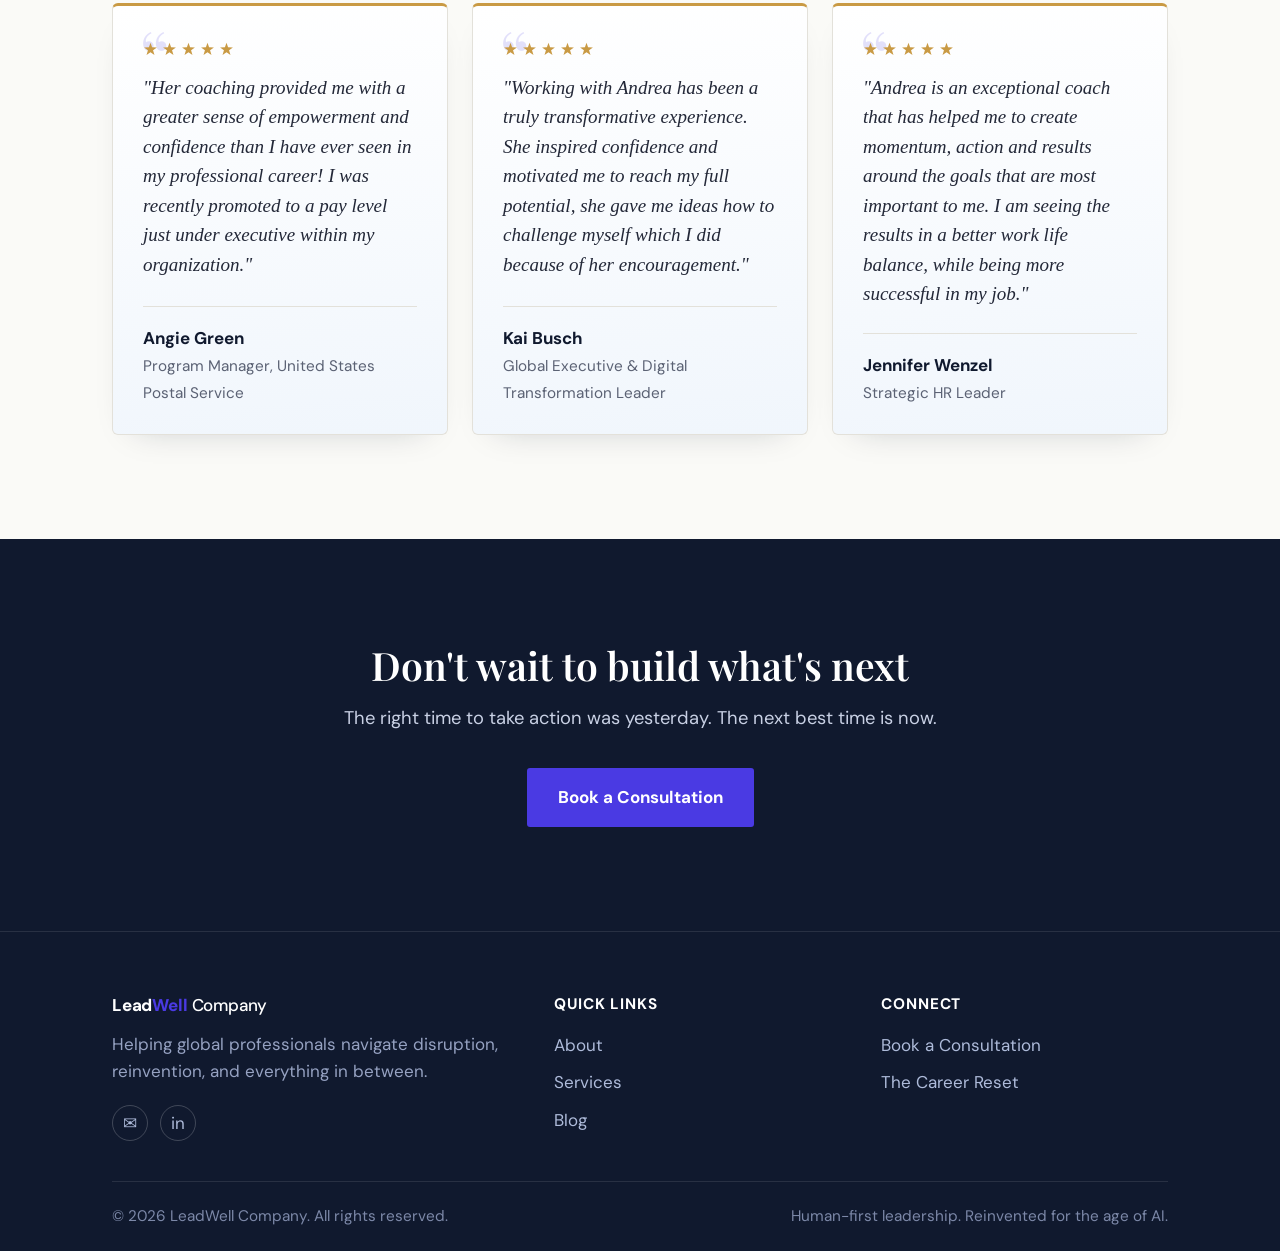
==== commit a6c6893e: "Restyle testimonials cards: gold top border, custom star icons, italic quote Gold top border and sof" ====
--- a/index.html
+++ b/index.html
@@ -224,17 +224,35 @@
       </div>
       <div class="testi-grid stagger">
         <div class="testi-card reveal">
-          <div class="stars">&#9733;&#9733;&#9733;&#9733;&#9733;</div>
+          <div class="stars" aria-hidden="true">
+            <svg viewBox="0 0 20 20"><polygon points="10.00,1.00 12.12,7.09 18.56,7.22 13.42,11.11 15.29,17.28 10.00,13.60 4.71,17.28 6.58,11.11 1.44,7.22 7.88,7.09"/></svg>
+            <svg viewBox="0 0 20 20"><polygon points="10.00,1.00 12.12,7.09 18.56,7.22 13.42,11.11 15.29,17.28 10.00,13.60 4.71,17.28 6.58,11.11 1.44,7.22 7.88,7.09"/></svg>
+            <svg viewBox="0 0 20 20"><polygon points="10.00,1.00 12.12,7.09 18.56,7.22 13.42,11.11 15.29,17.28 10.00,13.60 4.71,17.28 6.58,11.11 1.44,7.22 7.88,7.09"/></svg>
+            <svg viewBox="0 0 20 20"><polygon points="10.00,1.00 12.12,7.09 18.56,7.22 13.42,11.11 15.29,17.28 10.00,13.60 4.71,17.28 6.58,11.11 1.44,7.22 7.88,7.09"/></svg>
+            <svg viewBox="0 0 20 20"><polygon points="10.00,1.00 12.12,7.09 18.56,7.22 13.42,11.11 15.29,17.28 10.00,13.60 4.71,17.28 6.58,11.11 1.44,7.22 7.88,7.09"/></svg>
+          </div>
           <p class="quote">"Her coaching provided me with a greater sense of empowerment and confidence than I have ever seen in my professional career! I was recently promoted to a pay level just under executive within my organization."</p>
           <div class="testi-who"><strong>Angie Green</strong><span>Program Manager, United States Postal Service</span></div>
         </div>
         <div class="testi-card reveal">
-          <div class="stars">&#9733;&#9733;&#9733;&#9733;&#9733;</div>
+          <div class="stars" aria-hidden="true">
+            <svg viewBox="0 0 20 20"><polygon points="10.00,1.00 12.12,7.09 18.56,7.22 13.42,11.11 15.29,17.28 10.00,13.60 4.71,17.28 6.58,11.11 1.44,7.22 7.88,7.09"/></svg>
+            <svg viewBox="0 0 20 20"><polygon points="10.00,1.00 12.12,7.09 18.56,7.22 13.42,11.11 15.29,17.28 10.00,13.60 4.71,17.28 6.58,11.11 1.44,7.22 7.88,7.09"/></svg>
+            <svg viewBox="0 0 20 20"><polygon points="10.00,1.00 12.12,7.09 18.56,7.22 13.42,11.11 15.29,17.28 10.00,13.60 4.71,17.28 6.58,11.11 1.44,7.22 7.88,7.09"/></svg>
+            <svg viewBox="0 0 20 20"><polygon points="10.00,1.00 12.12,7.09 18.56,7.22 13.42,11.11 15.29,17.28 10.00,13.60 4.71,17.28 6.58,11.11 1.44,7.22 7.88,7.09"/></svg>
+            <svg viewBox="0 0 20 20"><polygon points="10.00,1.00 12.12,7.09 18.56,7.22 13.42,11.11 15.29,17.28 10.00,13.60 4.71,17.28 6.58,11.11 1.44,7.22 7.88,7.09"/></svg>
+          </div>
           <p class="quote">"Working with Andrea has been a truly transformative experience. She inspired confidence and motivated me to reach my full potential, she gave me ideas how to challenge myself which I did because of her encouragement."</p>
           <div class="testi-who"><strong>Kai Busch</strong><span>Global Executive &amp; Digital Transformation Leader</span></div>
         </div>
         <div class="testi-card reveal">
-          <div class="stars">&#9733;&#9733;&#9733;&#9733;&#9733;</div>
+          <div class="stars" aria-hidden="true">
+            <svg viewBox="0 0 20 20"><polygon points="10.00,1.00 12.12,7.09 18.56,7.22 13.42,11.11 15.29,17.28 10.00,13.60 4.71,17.28 6.58,11.11 1.44,7.22 7.88,7.09"/></svg>
+            <svg viewBox="0 0 20 20"><polygon points="10.00,1.00 12.12,7.09 18.56,7.22 13.42,11.11 15.29,17.28 10.00,13.60 4.71,17.28 6.58,11.11 1.44,7.22 7.88,7.09"/></svg>
+            <svg viewBox="0 0 20 20"><polygon points="10.00,1.00 12.12,7.09 18.56,7.22 13.42,11.11 15.29,17.28 10.00,13.60 4.71,17.28 6.58,11.11 1.44,7.22 7.88,7.09"/></svg>
+            <svg viewBox="0 0 20 20"><polygon points="10.00,1.00 12.12,7.09 18.56,7.22 13.42,11.11 15.29,17.28 10.00,13.60 4.71,17.28 6.58,11.11 1.44,7.22 7.88,7.09"/></svg>
+            <svg viewBox="0 0 20 20"><polygon points="10.00,1.00 12.12,7.09 18.56,7.22 13.42,11.11 15.29,17.28 10.00,13.60 4.71,17.28 6.58,11.11 1.44,7.22 7.88,7.09"/></svg>
+          </div>
           <p class="quote">"Andrea is an exceptional coach that has helped me to create momentum, action and results around the goals that are most important to me. I am seeing the results in a better work life balance, while being more successful in my job."</p>
           <div class="testi-who"><strong>Jennifer Wenzel</strong><span>Strategic HR Leader</span></div>
         </div>
--- a/assets/style.css
+++ b/assets/style.css
@@ -172,14 +172,16 @@
 
   /* TESTIMONIALS */
   .testi-grid{display:grid;grid-template-columns:repeat(3,1fr);gap:24px;}
-  .testi-card{background:var(--white);border:1px solid var(--line);padding:28px;border-radius:4px;display:flex;flex-direction:column;position:relative;transition:transform .3s ease, box-shadow .3s ease, border-color .3s ease;}
-  .testi-card:hover{transform:translateY(-5px);box-shadow:0 20px 44px -24px rgba(16,25,46,0.3);border-color:transparent;}
-  .testi-card::before{content:"\201C";position:absolute;top:14px;right:20px;font-family:var(--font-display);font-size:2.6rem;color:var(--icy);z-index:0;}
+  .testi-card{background:linear-gradient(175deg, var(--white) 0%, var(--icy) 145%);border:1px solid var(--line);border-top:3px solid var(--gold);padding:36px 30px 28px;border-radius:6px;display:flex;flex-direction:column;position:relative;box-shadow:0 14px 34px -24px rgba(16,25,46,0.28);transition:transform .3s ease, box-shadow .3s ease;}
+  .testi-card:hover{transform:translateY(-6px);box-shadow:0 26px 50px -22px rgba(16,25,46,0.34);}
+  .testi-card::before{content:"\201C";position:absolute;top:12px;left:26px;font-family:var(--font-display);font-size:4.4rem;line-height:1;color:var(--indigo);opacity:0.15;z-index:0;}
   .testi-card .quote{position:relative;z-index:1;}
-  .stars{color:var(--gold);letter-spacing:2px;margin-bottom:14px;font-size:1.05rem;}
-  .testi-card p.quote{color:var(--ink);font-size:1.02rem;margin-bottom:20px;flex-grow:1;}
+  .stars{display:flex;gap:4px;margin-bottom:16px;position:relative;z-index:1;}
+  .stars svg{width:15px;height:15px;fill:var(--gold);}
+  .testi-card p.quote{font-family:var(--font-display);font-style:italic;color:var(--ink);font-size:1.12rem;line-height:1.55;margin-bottom:24px;flex-grow:1;}
+  .testi-who{padding-top:18px;border-top:1px solid var(--line);position:relative;z-index:1;}
   .testi-who strong{display:block;font-size:1rem;color:var(--navy);}
-  .testi-who span{font-size:0.92rem;color:var(--ink-muted);}
+  .testi-who span{font-size:0.9rem;color:var(--ink-muted);}
   @media (max-width:880px){.testi-grid{grid-template-columns:1fr;}}
 
   /* FINAL CTA */
